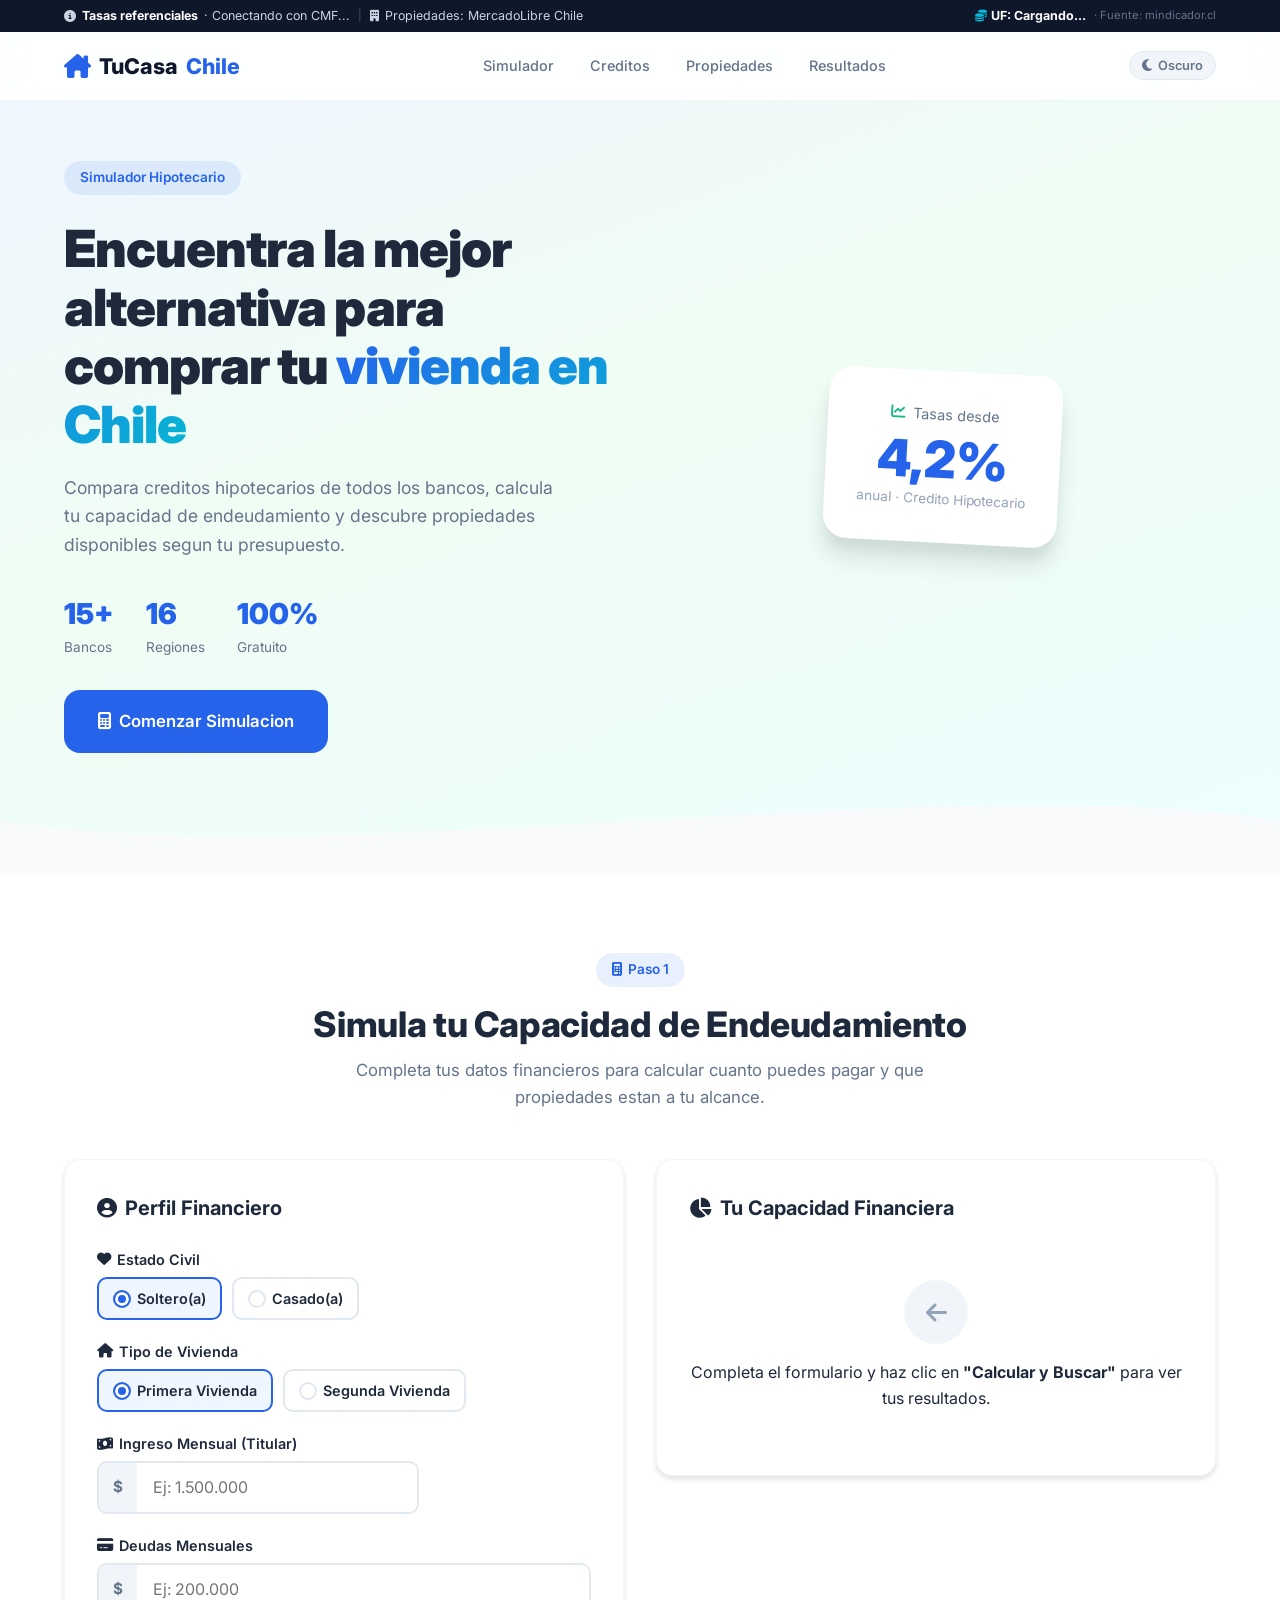
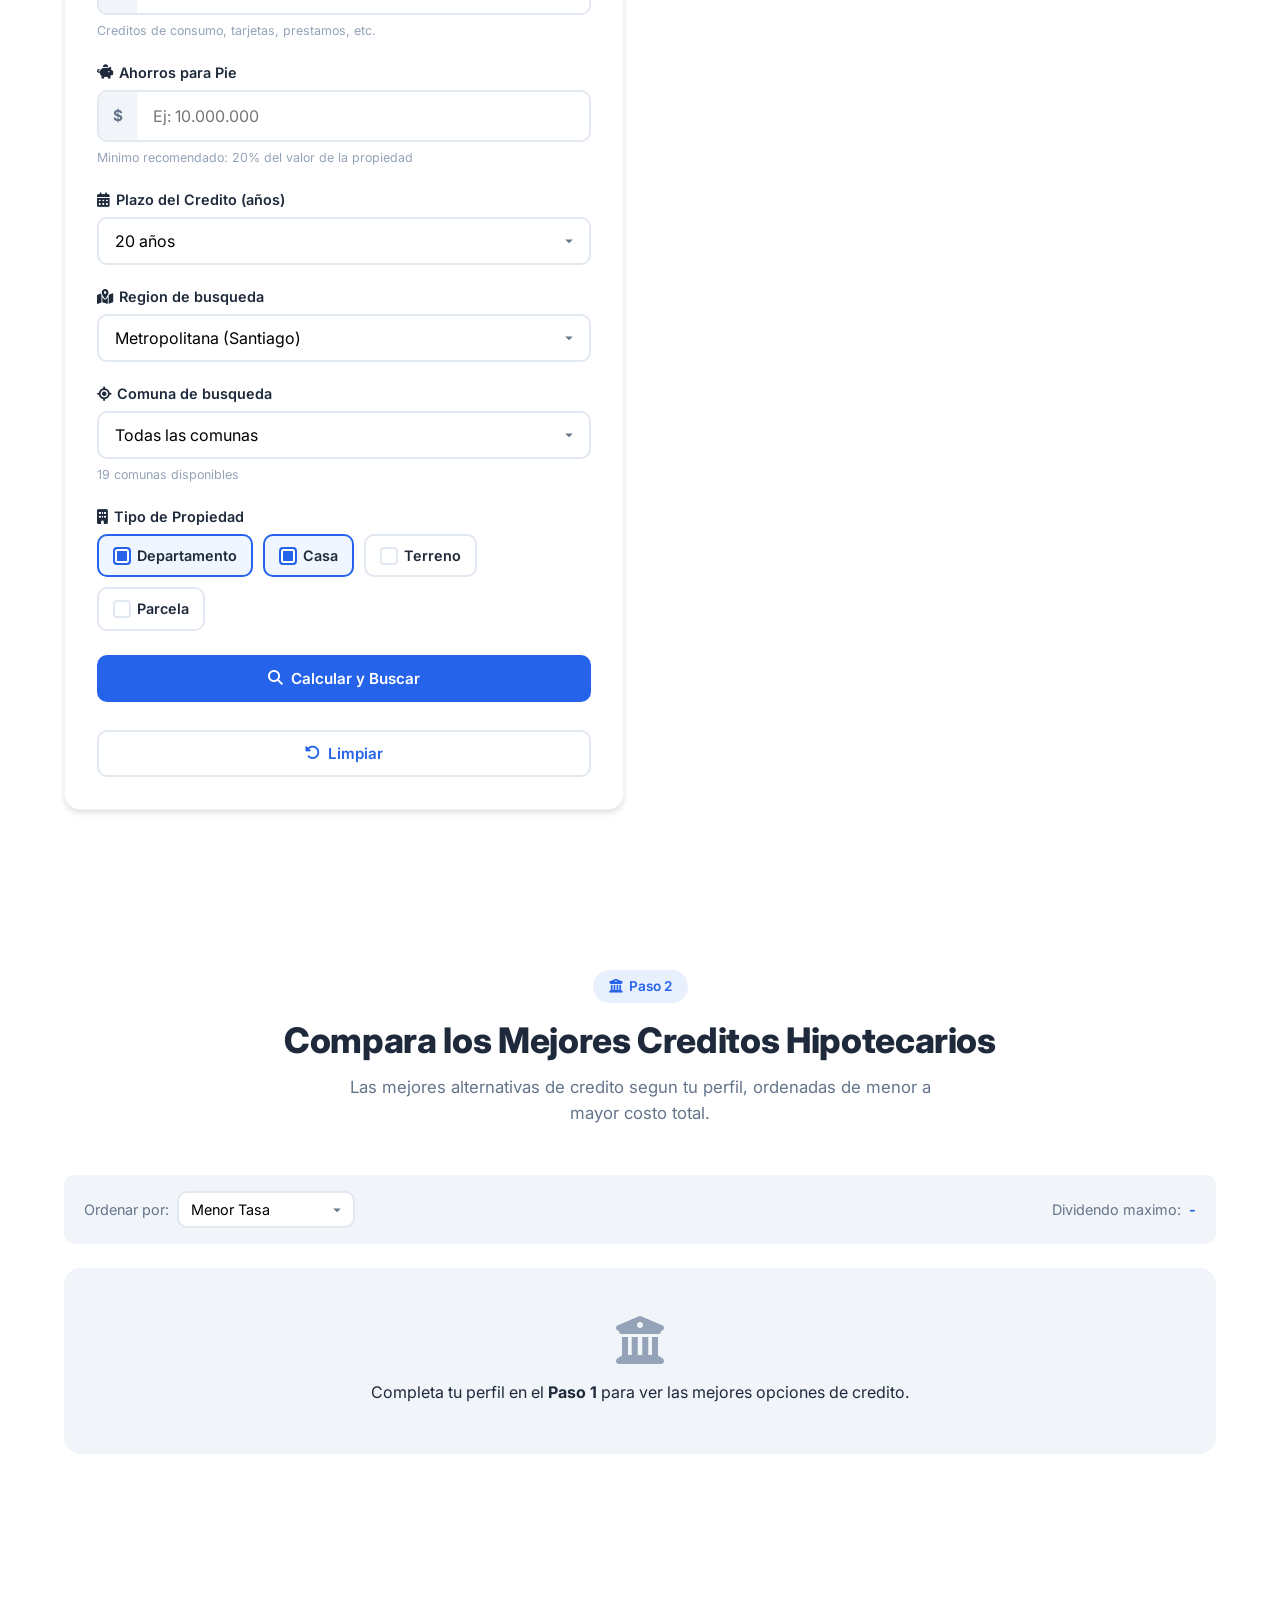
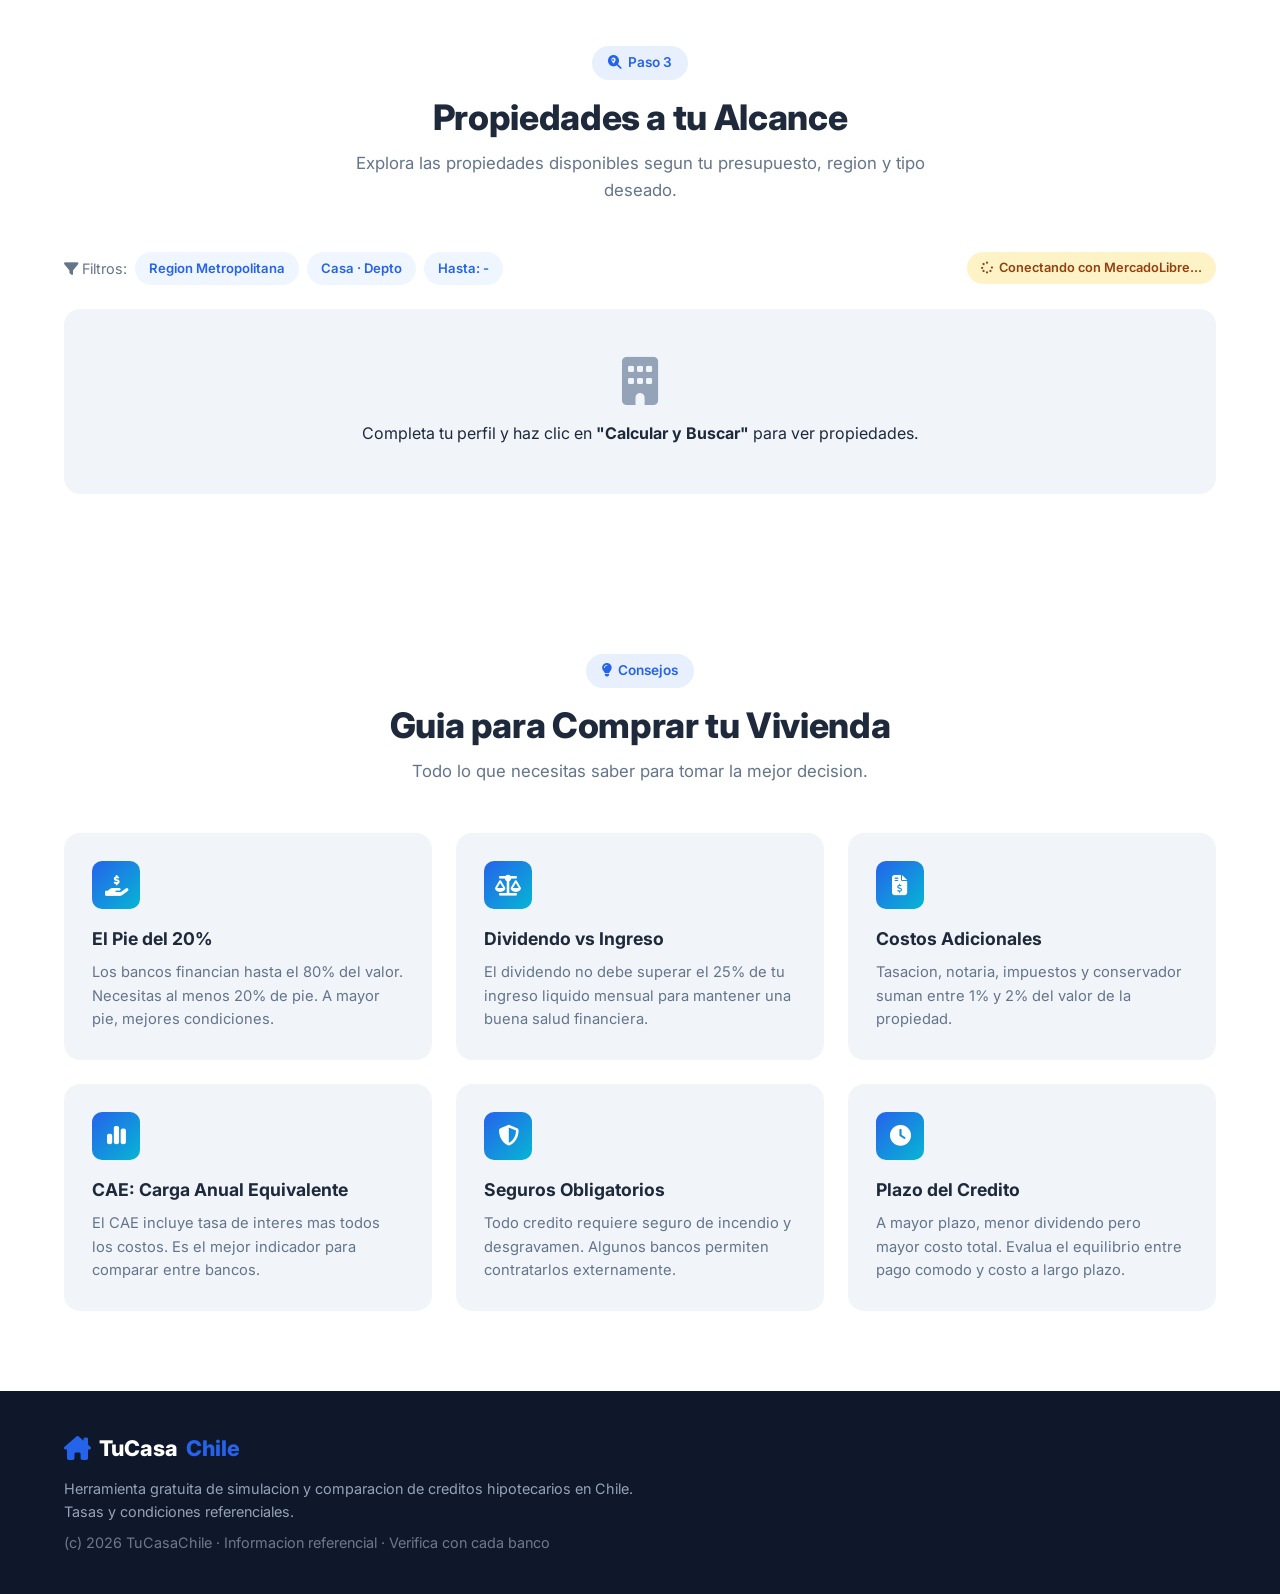
==== index.html @ 0f9ecf44 "TuCasaChile: simulador hipotecario con datos reales" ====
<!DOCTYPE html>
<html lang="es">
<head>
    <meta charset="UTF-8">
    <meta name="viewport" content="width=device-width, initial-scale=1.0">
    <title>TuCasa Chile - Encuentra tu Vivienda Ideal</title>
    <link href="https://fonts.googleapis.com/css2?family=Inter:wght@300;400;500;600;700;800;900&display=swap" rel="stylesheet">
    <link rel="stylesheet" href="https://cdnjs.cloudflare.com/ajax/libs/font-awesome/6.4.0/css/all.min.css">
    <link rel="stylesheet" href="css/styles.css">
</head>
<body>
    <div class="info-bar" id="infoBar">
        <div class="container info-bar-row">
            <div class="info-bar-sources">
                <span id="tasaSourceLabel" class="info-bar-item">
                    <i class="fa-solid fa-circle-info"></i>
                    <strong>Tasas referenciales</strong> · Conectando con CMF...
                </span>
                <span class="info-bar-separator">|</span>
                <span id="propSourceLabel" class="info-bar-item">
                    <i class="fa-solid fa-building"></i>
                    Propiedades: MercadoLibre Chile
                </span>
            </div>
            <span class="info-bar-item uf-display">
                <i class="fa-solid fa-coins"></i>
                <span id="ufValorDisplay">UF: Cargando...</span>
                <span id="ufFechaDisplay" class="uf-fecha"></span>
                <span class="uf-source">· Fuente: mindicador.cl</span>
            </span>
        </div>
    </div>
    <header class="header">
        <div class="container header-container">
            <div class="logo">
                <i class="fa-solid fa-house-chimney"></i>
                <span>TuCasa</span><span class="logo-accent">Chile</span>
            </div>
            <nav class="nav">
                <a href="#simulador" class="nav-link active">Simulador</a>
                <a href="#creditos" class="nav-link">Creditos</a>
                <a href="#propiedades" class="nav-link">Propiedades</a>
                <a href="#resultados" class="nav-link">Resultados</a>
            </nav>
            <div class="header-actions">
                <button id="themeToggle" class="theme-toggle" aria-label="Cambiar tema">
                    <i id="themeIcon" class="fa-solid fa-moon"></i>
                    <span id="themeText">Oscuro</span>
                </button>
                <button class="nav-toggle" aria-label="Menu">
                    <i class="fa-solid fa-bars"></i>
                </button>
            </div>
        </div>
    </header>

    <section class="hero">
        <div class="container hero-content">
            <div class="hero-text">
                <span class="hero-badge">Simulador Hipotecario</span>
                <h1>Encuentra la mejor alternativa para comprar tu <span class="text-gradient">vivienda en Chile</span></h1>
                <p>Compara creditos hipotecarios de todos los bancos, calcula tu capacidad de endeudamiento y descubre propiedades disponibles segun tu presupuesto.</p>
                <div class="hero-stats">
                    <div class="hero-stat">
                        <span class="hero-stat-number">15+</span>
                        <span class="hero-stat-label">Bancos</span>
                    </div>
                    <div class="hero-stat">
                        <span class="hero-stat-number">16</span>
                        <span class="hero-stat-label">Regiones</span>
                    </div>
                    <div class="hero-stat">
                        <span class="hero-stat-number">100%</span>
                        <span class="hero-stat-label">Gratuito</span>
                    </div>
                </div>
                <a href="#simulador" class="btn btn-primary btn-lg">
                    <i class="fa-solid fa-calculator"></i> Comenzar Simulacion
                </a>
            </div>
            <div class="hero-image">
                <div class="hero-card">
                    <div class="hero-card-header">
                        <i class="fa-solid fa-chart-line"></i>
                        <span>Tasas desde</span>
                    </div>
                    <div class="hero-card-rate">4,2%</div>
                    <div class="hero-card-sub">anual · Credito Hipotecario</div>
                </div>
            </div>
        </div>
        <div class="hero-wave">
            <svg viewBox="0 0 1440 120" preserveAspectRatio="none">
                <path d="M0,60 C360,120 1080,0 1440,60 L1440,120 L0,120 Z" fill="#f8fafc"/>
            </svg>
        </div>
    </section>

    <section id="simulador" class="simulador-section">
        <div class="container">
            <div class="section-header">
                <span class="section-badge"><i class="fa-solid fa-calculator"></i> Paso 1</span>
                <h2>Simula tu Capacidad de Endeudamiento</h2>
                <p>Completa tus datos financieros para calcular cuanto puedes pagar y que propiedades estan a tu alcance.</p>
            </div>
            <div class="simulador-grid">
                <div class="simulador-form-card">
                    <h3><i class="fa-solid fa-user-circle"></i> Perfil Financiero</h3>
                    <form id="financialForm" class="financial-form">
                        <div class="form-group">
                            <label><i class="fa-solid fa-heart"></i> Estado Civil</label>
                            <div class="radio-group">
                                <label class="radio-option">
                                    <input type="radio" name="estadoCivil" value="soltero" checked>
                                    <span class="radio-custom"></span> Soltero(a)
                                </label>
                                <label class="radio-option">
                                    <input type="radio" name="estadoCivil" value="casado">
                                    <span class="radio-custom"></span> Casado(a)
                                </label>
                            </div>
                        </div>
                        <div class="form-group">
                            <label><i class="fa-solid fa-home"></i> Tipo de Vivienda</label>
                            <div class="radio-group">
                                <label class="radio-option">
                                    <input type="radio" name="tipoVivienda" value="primera" checked>
                                    <span class="radio-custom"></span> Primera Vivienda
                                </label>
                                <label class="radio-option">
                                    <input type="radio" name="tipoVivienda" value="segunda">
                                    <span class="radio-custom"></span> Segunda Vivienda
                                </label>
                            </div>
                        </div>
                        <div class="form-row">
                            <div class="form-group">
                                <label><i class="fa-solid fa-money-bill-wave"></i> Ingreso Mensual (Titular)</label>
                                <div class="input-prefix">
                                    <span class="prefix">$</span>
                                    <input type="number" id="ingresoTitular" placeholder="Ej: 1.500.000" min="0" required>
                                </div>
                            </div>
                            <div class="form-group" id="ingresoConyugeGroup" style="display:none;">
                                <label><i class="fa-solid fa-hand-holding-dollar"></i> Ingreso Conyuge</label>
                                <div class="input-prefix">
                                    <span class="prefix">$</span>
                                    <input type="number" id="ingresoConyuge" placeholder="Ej: 800.000" min="0">
                                </div>
                            </div>
                        </div>
                        <div class="form-group">
                            <label><i class="fa-solid fa-credit-card"></i> Deudas Mensuales</label>
                            <div class="input-prefix">
                                <span class="prefix">$</span>
                                <input type="number" id="deudasMensuales" placeholder="Ej: 200.000" min="0" required>
                            </div>
                            <small class="form-hint">Creditos de consumo, tarjetas, prestamos, etc.</small>
                        </div>
                        <div class="form-group">
                            <label><i class="fa-solid fa-piggy-bank"></i> Ahorros para Pie</label>
                            <div class="input-prefix">
                                <span class="prefix">$</span>
                                <input type="number" id="ahorrosPie" placeholder="Ej: 10.000.000" min="0" required>
                            </div>
                            <small class="form-hint">Minimo recomendado: 20% del valor de la propiedad</small>
                        </div>
                        <div class="form-group">
                            <label><i class="fa-solid fa-calendar-days"></i> Plazo del Credito (años)</label>
                            <select id="plazoCredito" class="form-select">
                                <option value="15">15 años</option>
                                <option value="20" selected>20 años</option>
                                <option value="25">25 años</option>
                                <option value="30">30 años</option>
                            </select>
                        </div>
                        <div class="form-group">
                            <label><i class="fa-solid fa-map-location-dot"></i> Region de busqueda</label>
                            <select id="regionBusqueda" class="form-select">
                                <option value="">Todas las regiones</option>
                            </select>
                        </div>
                        <div class="form-group">
                            <label><i class="fa-solid fa-location-crosshairs"></i> Comuna de busqueda</label>
                            <select id="comunaBusqueda" class="form-select">
                                <option value="">Todas las comunas</option>
                            </select>
                            <small class="form-hint" id="comunaHint">Selecciona primero una region</small>
                        </div>
                        <div class="form-group">
                            <label><i class="fa-solid fa-building"></i> Tipo de Propiedad</label>
                            <div class="checkbox-group">
                                <label class="checkbox-option">
                                    <input type="checkbox" name="tipoPropiedad" value="departamento" checked>
                                    <span class="checkbox-custom"></span> Departamento
                                </label>
                                <label class="checkbox-option">
                                    <input type="checkbox" name="tipoPropiedad" value="casa" checked>
                                    <span class="checkbox-custom"></span> Casa
                                </label>
                                <label class="checkbox-option">
                                    <input type="checkbox" name="tipoPropiedad" value="terreno">
                                    <span class="checkbox-custom"></span> Terreno
                                </label>
                                <label class="checkbox-option">
                                    <input type="checkbox" name="tipoPropiedad" value="parcela">
                                    <span class="checkbox-custom"></span> Parcela
                                </label>
                            </div>
                        </div>
                        <button type="submit" class="btn btn-primary btn-full">
                            <i class="fa-solid fa-magnifying-glass"></i> Calcular y Buscar
                        </button>
                        <button type="button" id="resetBtn" class="btn btn-outline btn-full">
                            <i class="fa-solid fa-rotate-left"></i> Limpiar
                        </button>
                    </form>
                </div>
                <div class="simulador-resumen-card" id="resumenCard">
                    <h3><i class="fa-solid fa-chart-pie"></i> Tu Capacidad Financiera</h3>
                    <div class="resumen-placeholder" id="resumenPlaceholder">
                        <div class="placeholder-icon">
                            <i class="fa-solid fa-arrow-left"></i>
                        </div>
                        <p>Completa el formulario y haz clic en <strong>"Calcular y Buscar"</strong> para ver tus resultados.</p>
                    </div>
                    <div class="resumen-content" id="resumenContent" style="display:none;">
                        <div class="resumen-item">
                            <span class="resumen-label">Ingreso Total Mensual</span>
                            <span class="resumen-value" id="resIngresoTotal">$0</span>
                        </div>
                        <div class="resumen-item">
                            <span class="resumen-label">Capacidad de Pago (25% ingreso)</span>
                            <span class="resumen-value highlight" id="resCapacidadPago">$0</span>
                        </div>
                        <div class="resumen-item">
                            <span class="resumen-label">Credito Maximo (segun dividendo)</span>
                            <span class="resumen-value" id="resCreditoMax">$0</span>
                        </div>
                        <div class="resumen-divider"></div>
                        <div class="resumen-item">
                            <span class="resumen-label">Prop. Max. por Pie (10%)</span>
                            <span class="resumen-value" id="resPropMaxPie">$0</span>
                        </div>
                        <div class="resumen-item">
                            <span class="resumen-label">Prop. Max. por Dividendo</span>
                            <span class="resumen-value" id="resPropMaxDiv">$0</span>
                        </div>
                        <div class="resumen-item resumen-total">
                            <span class="resumen-label">Propiedad Maxima (limite menor)</span>
                            <span class="resumen-value highlight-lg" id="resPropiedadMax">$0</span>
                        </div>
                        <div class="resumen-item">
                            <span class="resumen-label">Pie requerido (min. 10%)</span>
                            <span class="resumen-value" id="resPieRequerido">$0</span>
                        </div>
                    </div>
                </div>
            </div>
        </div>
    </section>

    <section id="creditos" class="creditos-section">
        <div class="container">
            <div class="section-header">
                <span class="section-badge"><i class="fa-solid fa-building-columns"></i> Paso 2</span>
                <h2>Compara los Mejores Creditos Hipotecarios</h2>
                <p>Las mejores alternativas de credito segun tu perfil, ordenadas de menor a mayor costo total.</p>
            </div>
            <div class="creditos-filters">
                <div class="filter-group">
                    <label>Ordenar por:</label>
                    <select id="ordenarCreditos" class="form-select form-select-sm">
                        <option value="tasa">Menor Tasa</option>
                        <option value="cae">Menor CAE</option>
                        <option value="dividendo">Menor Dividendo</option>
                        <option value="costo">Menor Costo Total</option>
                    </select>
                </div>
                <div class="filter-group">
                    <label>Dividendo maximo:</label>
                    <span id="filtroDividendoLabel" class="filter-value">-</span>
                </div>
            </div>
            <div class="creditos-grid" id="creditosContainer">
                <div class="creditos-placeholder">
                    <i class="fa-solid fa-building-columns placeholder-big"></i>
                    <p>Completa tu perfil en el <strong>Paso 1</strong> para ver las mejores opciones de credito.</p>
                </div>
            </div>
            <div class="creditos-tabla-container" id="creditosTablaContainer" style="display:none;">
                <h3><i class="fa-solid fa-table"></i> Tabla Comparativa Detallada</h3>
                <div class="table-wrapper">
                    <table class="creditos-tabla" id="creditosTabla">
                        <thead>
                            <tr>
                                <th>Banco</th>
                                <th>Tasa Anual</th>
                                <th>Dividendo</th>
                                <th>CAE</th>
                                <th>Costo Total</th>
                                <th>Seguro Incendio</th>
                                <th>Seg. Desgravamen</th>
                                <th>Pie Min.</th>
                            </tr>
                        </thead>
                        <tbody></tbody>
                    </table>
                </div>
            </div>
        </div>
    </section>

    <section id="propiedades" class="propiedades-section">
        <div class="container">
            <div class="section-header">
                <span class="section-badge"><i class="fa-solid fa-magnifying-glass-location"></i> Paso 3</span>
                <h2>Propiedades a tu Alcance</h2>
                <p>Explora las propiedades disponibles segun tu presupuesto, region y tipo deseado.</p>
            </div>
            <div class="propiedades-filters">
                <div class="filter-group">
                    <label><i class="fa-solid fa-filter"></i> Filtros:</label>
                    <span id="filtroRegionLabel" class="filter-tag">Region Metropolitana</span>
                    <span id="filtroTipoLabel" class="filter-tag">Casa · Depto</span>
                    <span id="filtroPrecioLabel" class="filter-tag">Hasta: -</span>
                </div>
                <span id="mlStatusBadge" class="ml-badge ml-loading">
                    <i class="fa-solid fa-spinner fa-spin"></i> Conectando con MercadoLibre...
                </span>
            </div>
            <div class="propiedades-grid" id="propiedadesContainer">
                <div class="propiedades-placeholder">
                    <i class="fa-solid fa-building placeholder-big"></i>
                    <p>Completa tu perfil y haz clic en <strong>"Calcular y Buscar"</strong> para ver propiedades.</p>
                </div>
            </div>
            <div class="propiedades-resumen" id="propiedadesResumen" style="display:none;">
                <span id="propiedadesEncontradas">0 propiedades encontradas</span>
                <button class="btn btn-outline" id="exportarBtn">
                    <i class="fa-solid fa-download"></i> Exportar Resultados
                </button>
            </div>
        </div>
    </section>

    <section id="resultados" class="resultados-section">
        <div class="container">
            <div class="section-header">
                <span class="section-badge"><i class="fa-solid fa-lightbulb"></i> Consejos</span>
                <h2>Guia para Comprar tu Vivienda</h2>
                <p>Todo lo que necesitas saber para tomar la mejor decision.</p>
            </div>
            <div class="consejos-grid">
                <div class="consejo-card">
                    <div class="consejo-icon"><i class="fa-solid fa-hand-holding-dollar"></i></div>
                    <h4>El Pie del 20%</h4>
                    <p>Los bancos financian hasta el 80% del valor. Necesitas al menos 20% de pie. A mayor pie, mejores condiciones.</p>
                </div>
                <div class="consejo-card">
                    <div class="consejo-icon"><i class="fa-solid fa-scale-balanced"></i></div>
                    <h4>Dividendo vs Ingreso</h4>
                    <p>El dividendo no debe superar el 25% de tu ingreso liquido mensual para mantener una buena salud financiera.</p>
                </div>
                <div class="consejo-card">
                    <div class="consejo-icon"><i class="fa-solid fa-file-invoice-dollar"></i></div>
                    <h4>Costos Adicionales</h4>
                    <p>Tasacion, notaria, impuestos y conservador suman entre 1% y 2% del valor de la propiedad.</p>
                </div>
                <div class="consejo-card">
                    <div class="consejo-icon"><i class="fa-solid fa-chart-simple"></i></div>
                    <h4>CAE: Carga Anual Equivalente</h4>
                    <p>El CAE incluye tasa de interes mas todos los costos. Es el mejor indicador para comparar entre bancos.</p>
                </div>
                <div class="consejo-card">
                    <div class="consejo-icon"><i class="fa-solid fa-shield-halved"></i></div>
                    <h4>Seguros Obligatorios</h4>
                    <p>Todo credito requiere seguro de incendio y desgravamen. Algunos bancos permiten contratarlos externamente.</p>
                </div>
                <div class="consejo-card">
                    <div class="consejo-icon"><i class="fa-solid fa-clock"></i></div>
                    <h4>Plazo del Credito</h4>
                    <p>A mayor plazo, menor dividendo pero mayor costo total. Evalua el equilibrio entre pago comodo y costo a largo plazo.</p>
                </div>
            </div>
        </div>
    </section>

    <footer class="footer">
        <div class="container footer-container">
            <div class="footer-info">
                <div class="logo footer-logo">
                    <i class="fa-solid fa-house-chimney"></i>
                    <span>TuCasa</span><span class="logo-accent">Chile</span>
                </div>
                <p>Herramienta gratuita de simulacion y comparacion de creditos hipotecarios en Chile. Tasas y condiciones referenciales.</p>
                <p class="footer-disclaimer">(c) 2026 TuCasaChile · Informacion referencial · Verifica con cada banco</p>
            </div>
        </div>
    </footer>

    <div class="modal" id="exportModal">
        <div class="modal-content">
            <div class="modal-header">
                <h3><i class="fa-solid fa-download"></i> Exportar Resultados</h3>
                <button class="modal-close" id="closeModal">&times;</button>
            </div>
            <div class="modal-body" id="exportContent"></div>
            <div class="modal-footer">
                <button class="btn btn-primary" id="copyBtn"><i class="fa-solid fa-copy"></i> Copiar</button>
                <button class="btn btn-outline" id="printBtn"><i class="fa-solid fa-print"></i> Imprimir</button>
            </div>
        </div>
    </div>

    <div class="toast" id="toast">
        <i class="fa-solid fa-circle-check"></i>
        <span id="toastMsg"></span>
    </div>

    <script src="js/data.js"></script>
    <script src="js/app.js"></script>
</body>
</html>
---- css/styles.css ----
/* ===== CSS Reset & Variables ===== */
*, *::before, *::after { box-sizing: border-box; margin: 0; padding: 0; }

:root {
  --primary: #2563eb;
  --primary-dark: #1d4ed8;
  --primary-light: #3b82f6;
  --secondary: #0f172a;
  --accent: #06b6d4;
  --success: #10b981;
  --warning: #f59e0b;
  --danger: #ef4444;
  --bg: #f8fafc;
  --bg-card: #ffffff;
  --bg-dark: #0f172a;
  --text: #1e293b;
  --text-secondary: #64748b;
  --text-light: #94a3b8;
  --border: #e2e8f0;
  --border-light: #f1f5f9;
  --shadow-sm: 0 1px 2px rgba(0,0,0,0.05);
  --shadow: 0 1px 3px rgba(0,0,0,0.1), 0 1px 2px rgba(0,0,0,0.06);
  --shadow-md: 0 4px 6px rgba(0,0,0,0.07), 0 2px 4px rgba(0,0,0,0.06);
  --shadow-lg: 0 10px 15px rgba(0,0,0,0.1), 0 4px 6px rgba(0,0,0,0.05);
  --shadow-xl: 0 20px 25px rgba(0,0,0,0.1), 0 10px 10px rgba(0,0,0,0.04);
  --radius-sm: 6px;
  --radius: 10px;
  --radius-lg: 16px;
  --radius-xl: 24px;
  --transition: 0.2s ease;
  --transition-slow: 0.35s ease;
}

html { scroll-behavior: smooth; font-size: 16px; }

body {
  font-family: 'Inter', -apple-system, BlinkMacSystemFont, 'Segoe UI', sans-serif;
  background: var(--bg);
  color: var(--text);
  line-height: 1.6;
  -webkit-font-smoothing: antialiased;
  -moz-osx-font-smoothing: grayscale;
}

.container { max-width: 1200px; margin: 0 auto; padding: 0 24px; }

/* ===== Typography ===== */
h1 { font-size: clamp(2rem, 5vw, 3.2rem); font-weight: 900; line-height: 1.15; letter-spacing: -0.02em; }
h2 { font-size: clamp(1.6rem, 3.5vw, 2.2rem); font-weight: 800; line-height: 1.2; letter-spacing: -0.01em; }
h3 { font-size: 1.25rem; font-weight: 700; }
h4 { font-size: 1.1rem; font-weight: 700; }

.text-gradient {
  background: linear-gradient(135deg, var(--primary) 0%, var(--accent) 100%);
  -webkit-background-clip: text;
  -webkit-text-fill-color: transparent;
  background-clip: text;
}

/* ===== Buttons ===== */
.btn {
  display: inline-flex; align-items: center; justify-content: center; gap: 8px;
  padding: 12px 24px; border-radius: var(--radius); font-weight: 600;
  font-size: 0.95rem; border: 2px solid transparent; cursor: pointer;
  transition: all var(--transition); text-decoration: none;
  font-family: inherit; white-space: nowrap;
}
.btn-primary { background: var(--primary); color: #fff; }
.btn-primary:hover { background: var(--primary-dark); transform: translateY(-1px); box-shadow: var(--shadow-md); }
.btn-outline { background: transparent; color: var(--primary); border-color: var(--border); }
.btn-outline:hover { border-color: var(--primary); background: #eff6ff; }
.btn-lg { padding: 16px 32px; font-size: 1.05rem; border-radius: var(--radius-lg); }
.btn-full { width: 100%; justify-content: center; margin-top: 4px; }
.btn-full + .btn-full { margin-top: 8px; }

/* ===== Info Bar (UF + Disclaimer) ===== */
.info-bar {
  background: var(--secondary); color: #cbd5e1; padding: 6px 0;
  font-size: 0.78rem; position: sticky; top: 0; z-index: 101;
}
.info-bar-content {
  display: flex; align-items: center; justify-content: space-between;
  flex-wrap: wrap; gap: 8px;
}
.info-bar-row {
  display: flex; align-items: center; justify-content: space-between;
  flex-wrap: wrap; gap: 6px 16px;
}
.info-bar-sources {
  display: flex; align-items: center; gap: 8px; flex-wrap: wrap;
}
.info-bar-separator { color: #475569; font-size: 0.7rem; }
.info-bar-item { display: flex; align-items: center; gap: 6px; }
.info-bar-item strong { color: #fff; }
.info-bar-item i { font-size: 0.75rem; }
.fuente-real i { color: var(--success); }
.fuente-ref i { color: var(--warning); }
.uf-display { gap: 4px; }
.uf-display i { color: var(--accent); }
.uf-fecha { color: #94a3b8; font-size: 0.72rem; }
.uf-source { color: #64748b; font-size: 0.7rem; }
#ufValorDisplay { color: #fff; font-weight: 700; }

/* ===== Header ===== */
.header {
  position: sticky; top: 30px; z-index: 100; background: rgba(255,255,255,0.85);
  backdrop-filter: blur(20px); -webkit-backdrop-filter: blur(20px);
  border-bottom: 1px solid var(--border-light); padding: 0;
}
.header-container {
  display: flex; align-items: center; justify-content: space-between;
  height: 68px;
}
.logo { display: flex; align-items: center; gap: 8px; font-size: 1.35rem; font-weight: 800; color: var(--secondary); }
.logo i { font-size: 1.5rem; color: var(--primary); }
.logo-accent { color: var(--primary); }
.nav { display: flex; gap: 4px; }
.nav-link {
  padding: 8px 16px; border-radius: var(--radius-sm); font-weight: 500;
  font-size: 0.9rem; color: var(--text-secondary); text-decoration: none;
  transition: all var(--transition);
}
.nav-link:hover, .nav-link.active { color: var(--primary); background: #eff6ff; }
.nav-toggle { display: none; background: none; border: none; font-size: 1.5rem; color: var(--text); cursor: pointer; padding: 8px; }

/* ===== Hero ===== */
.hero {
  position: relative; padding: 60px 0 120px;
  background: linear-gradient(160deg, #eff6ff 0%, #f0fdf4 40%, #ecfeff 100%);
  overflow: hidden;
}
.hero-content { display: grid; grid-template-columns: 1fr 1fr; gap: 60px; align-items: center; }
.hero-text { max-width: 600px; }
.hero-badge {
  display: inline-flex; align-items: center; gap: 6px;
  background: rgba(37,99,235,0.1); color: var(--primary); padding: 6px 16px;
  border-radius: 100px; font-size: 0.85rem; font-weight: 600; margin-bottom: 24px;
}
.hero-text h1 { margin-bottom: 20px; }
.hero-text p { font-size: 1.1rem; color: var(--text-secondary); margin-bottom: 32px; max-width: 500px; }
.hero-stats { display: flex; gap: 32px; margin-bottom: 32px; }
.hero-stat { display: flex; flex-direction: column; }
.hero-stat-number { font-size: 1.8rem; font-weight: 900; color: var(--primary); }
.hero-stat-label { font-size: 0.85rem; color: var(--text-secondary); }
.hero-image { display: flex; justify-content: center; }
.hero-card {
  background: #fff; border-radius: var(--radius-xl); padding: 32px;
  box-shadow: var(--shadow-xl); text-align: center; max-width: 280px;
  transform: rotate(3deg); transition: transform var(--transition);
}
.hero-card:hover { transform: rotate(0deg) scale(1.02); }
.hero-card-header { display: flex; align-items: center; justify-content: center; gap: 8px; color: var(--text-secondary); font-size: 0.9rem; margin-bottom: 8px; }
.hero-card-header i { color: var(--success); }
.hero-card-rate { font-size: 3.2rem; font-weight: 900; color: var(--primary); line-height: 1; }
.hero-card-sub { font-size: 0.85rem; color: var(--text-light); margin-top: 4px; }
.hero-wave { position: absolute; bottom: 0; left: 0; width: 100%; line-height: 0; }
.hero-wave svg { width: 100%; height: auto; }

/* ===== Sections ===== */
section { padding: 80px 0; }
section:nth-child(even) { background: #fff; }
.section-header { text-align: center; margin-bottom: 48px; }
.section-badge {
  display: inline-flex; align-items: center; gap: 6px;
  background: rgba(37,99,235,0.1); color: var(--primary);
  padding: 6px 16px; border-radius: 100px; font-size: 0.85rem;
  font-weight: 600; margin-bottom: 16px;
}
.section-header h2 { margin-bottom: 12px; }
.section-header p { color: var(--text-secondary); font-size: 1.05rem; max-width: 600px; margin: 0 auto; }

/* ===== Simulador ===== */
.simulador-section { background: var(--bg); }
.simulador-grid { display: grid; grid-template-columns: 1fr 1fr; gap: 32px; align-items: start; }
.simulador-form-card, .simulador-resumen-card {
  background: #fff; border-radius: var(--radius-lg); padding: 32px;
  box-shadow: var(--shadow-md); border: 1px solid var(--border-light);
}
.simulador-form-card h3, .simulador-resumen-card h3 { margin-bottom: 24px; display: flex; align-items: center; gap: 8px; }

/* Form */
.financial-form { display: flex; flex-direction: column; gap: 20px; }
.form-section { background: var(--border-light); border-radius: var(--radius); padding: 16px; }
.form-section h4 { margin-bottom: 12px; font-size: 0.95rem; color: var(--primary); display: flex; align-items: center; gap: 6px; }
.form-divider { height: 1px; background: var(--border); margin: 4px 0; }
.form-group { display: flex; flex-direction: column; gap: 6px; }
.form-group label { font-weight: 600; font-size: 0.9rem; color: var(--text); display: flex; align-items: center; gap: 6px; }
.form-row { display: grid; grid-template-columns: 1fr 1fr; gap: 16px; }
.form-hint { font-size: 0.78rem; color: var(--text-light); }
.form-input {
  padding: 12px 16px; border: 2px solid var(--border); border-radius: var(--radius);
  font-size: 1rem; font-family: inherit; background: #fff; transition: border var(--transition);
  outline: none; width: 100%;
}
.form-input:focus { border-color: var(--primary); box-shadow: 0 0 0 3px rgba(37,99,235,0.1); }
.rut-profile { display: flex; align-items: center; gap: 8px; font-size: 0.85rem; font-weight: 600; }
.rut-profile.good { color: var(--success); }
.rut-profile.warn { color: var(--warning); }
.rut-profile.bad { color: var(--danger); }
.rut-profile i { font-size: 1.1rem; }
.site-link {
  display: inline-flex; align-items: center; gap: 4px; color: var(--primary);
  text-decoration: none; font-size: 0.85rem; font-weight: 600; margin-top: 8px;
}
.site-link:hover { text-decoration: underline; }
.input-prefix { display: flex; align-items: center; border: 2px solid var(--border); border-radius: var(--radius); overflow: hidden; transition: border var(--transition); }
.input-prefix:focus-within { border-color: var(--primary); box-shadow: 0 0 0 3px rgba(37,99,235,0.1); }
.prefix { background: var(--border-light); padding: 12px 14px; font-weight: 700; color: var(--text-secondary); font-size: 0.95rem; }
.input-prefix input {
  flex: 1; border: none; padding: 12px 16px; font-size: 1rem; font-family: inherit;
  background: #fff; outline: none; min-width: 0;
}
.form-select {
  padding: 12px 16px; border: 2px solid var(--border); border-radius: var(--radius);
  font-size: 1rem; font-family: inherit; background: #fff; cursor: pointer;
  transition: border var(--transition); appearance: none;
  background-image: url("data:image/svg+xml,%3Csvg xmlns='http://www.w3.org/2000/svg' width='12' height='12' fill='%2364748b' viewBox='0 0 16 16'%3E%3Cpath d='M8 11L3 6h10z'/%3E%3C/svg%3E");
  background-repeat: no-repeat; background-position: right 14px center; padding-right: 40px;
}
.form-select:focus { border-color: var(--primary); box-shadow: 0 0 0 3px rgba(37,99,235,0.1); outline: none; }
.form-select-sm { padding: 8px 36px 8px 12px; font-size: 0.9rem; background-position: right 10px center; }

/* Radio & Checkbox */
.radio-group, .checkbox-group { display: flex; flex-wrap: wrap; gap: 10px; }
.radio-option, .checkbox-option {
  display: flex; align-items: center; gap: 8px; cursor: pointer;
  padding: 8px 14px; border: 2px solid var(--border); border-radius: var(--radius);
  font-size: 0.9rem; transition: all var(--transition);
}
.radio-option:hover, .checkbox-option:hover { border-color: var(--primary-light); }
.radio-option:has(input:checked), .checkbox-option:has(input:checked) {
  border-color: var(--primary); background: #eff6ff;
}
.radio-option input, .checkbox-option input { display: none; }
.radio-custom, .checkbox-custom {
  width: 18px; height: 18px; border: 2px solid var(--border);
  display: inline-flex; align-items: center; justify-content: center; transition: all var(--transition);
  flex-shrink: 0;
}
.radio-custom { border-radius: 50%; }
.checkbox-custom { border-radius: 4px; }
.radio-option:has(input:checked) .radio-custom {
  border-color: var(--primary); background: var(--primary);
  box-shadow: inset 0 0 0 3px #fff;
}
.checkbox-option:has(input:checked) .checkbox-custom {
  border-color: var(--primary); background: var(--primary);
  box-shadow: inset 0 0 0 2px #fff;
}

/* Resumen */
.resumen-placeholder { text-align: center; padding: 32px 0; }
.placeholder-icon {
  width: 64px; height: 64px; border-radius: 50%; background: var(--border-light);
  display: flex; align-items: center; justify-content: center; margin: 0 auto 16px;
  font-size: 1.5rem; color: var(--text-light);
}
.resumen-item {
  display: flex; justify-content: space-between; align-items: center;
  padding: 12px 0; border-bottom: 1px solid var(--border-light);
}
.resumen-label { font-size: 0.9rem; color: var(--text-secondary); }
.resumen-value { font-weight: 700; font-size: 1.1rem; }
.resumen-value.highlight { color: var(--primary); }
.resumen-value.highlight-lg { font-size: 1.4rem; color: var(--primary); }
.resumen-divider { height: 1px; background: var(--border); margin: 8px 0; }
.resumen-total { border-bottom: none; padding-top: 16px; }

/* ===== Creditos ===== */
.creditos-section { background: #fff; }
.creditos-filters {
  display: flex; align-items: center; justify-content: space-between; flex-wrap: wrap;
  gap: 16px; margin-bottom: 24px; padding: 16px 20px;
  background: var(--border-light); border-radius: var(--radius);
}
.filter-group { display: flex; align-items: center; gap: 8px; font-size: 0.9rem; color: var(--text-secondary); }
.filter-value { font-weight: 700; color: var(--primary); }
.creditos-grid { display: grid; grid-template-columns: repeat(auto-fill, minmax(300px, 1fr)); gap: 20px; margin-bottom: 32px; }
.creditos-placeholder, .propiedades-placeholder {
  grid-column: 1 / -1; text-align: center; padding: 48px 24px;
  background: var(--border-light); border-radius: var(--radius-lg);
}
.placeholder-big { font-size: 3rem; color: var(--text-light); margin-bottom: 16px; display: block; }

/* Credito Card */
.credito-card {
  background: #fff; border-radius: var(--radius-lg); padding: 24px;
  box-shadow: var(--shadow); border: 1px solid var(--border-light);
  transition: all var(--transition); position: relative; overflow: hidden;
}
.credito-card:hover { box-shadow: var(--shadow-lg); transform: translateY(-2px); }
.credito-card.best {
  border: 2px solid var(--success);
  background: linear-gradient(135deg, #f0fdf4 0%, #fff 50%);
}
.credito-card.best::before {
  content: '★ Mejor Opcion'; position: absolute; top: 12px; right: 12px;
  background: var(--success); color: #fff; font-size: 0.7rem; font-weight: 700;
  padding: 4px 10px; border-radius: 100px;
}
.credito-card-header { display: flex; align-items: center; gap: 12px; margin-bottom: 16px; }
.credito-bank-icon {
  width: 44px; height: 44px; border-radius: var(--radius);
  display: flex; align-items: center; justify-content: center;
  font-size: 1.2rem; font-weight: 800;
}
.credito-bank-name { font-weight: 700; font-size: 1.05rem; }
.credito-tasa { font-size: 2rem; font-weight: 900; color: var(--primary); line-height: 1; }
.credito-tasa-label { font-size: 0.8rem; color: var(--text-light); }
.credito-details { display: grid; grid-template-columns: 1fr 1fr; gap: 12px; margin: 16px 0; }
.credito-detail-item { display: flex; flex-direction: column; }
.credito-detail-label { font-size: 0.75rem; color: var(--text-light); text-transform: uppercase; letter-spacing: 0.03em; }
.credito-detail-value { font-weight: 600; font-size: 0.95rem; }
.credito-detail-value.caution { color: var(--danger); }

/* Tabla Creditos */
.creditos-tabla-container { margin-top: 24px; }
.creditos-tabla-container h3 { margin-bottom: 16px; }
.table-wrapper { overflow-x: auto; border-radius: var(--radius); box-shadow: var(--shadow); }
.creditos-tabla { width: 100%; border-collapse: collapse; font-size: 0.9rem; }
.creditos-tabla th {
  background: var(--secondary); color: #fff; padding: 14px 16px; text-align: left;
  font-weight: 600; font-size: 0.8rem; text-transform: uppercase; letter-spacing: 0.04em; white-space: nowrap;
}
.creditos-tabla td { padding: 12px 16px; border-bottom: 1px solid var(--border-light); white-space: nowrap; }
.creditos-tabla tbody tr:hover { background: #f8fafc; }
.creditos-tabla .col-tasa { font-weight: 700; color: var(--primary); }

/* ===== Propiedades ===== */
.propiedades-section { background: var(--bg); }
.propiedades-filters { display: flex; align-items: center; justify-content: space-between; gap: 12px; flex-wrap: wrap; margin-bottom: 24px; }
.filter-tag {
  display: inline-flex; align-items: center; gap: 6px;
  background: #eff6ff; color: var(--primary); padding: 6px 14px;
  border-radius: 100px; font-size: 0.82rem; font-weight: 600;
}
.ml-badge {
  display: inline-flex; align-items: center; gap: 6px;
  padding: 6px 14px; border-radius: 100px; font-size: 0.8rem; font-weight: 600;
}
.ml-loading { background: #fef3c7; color: #92400e; }
.ml-success { background: #f0fdf4; color: #166534; }
.ml-warn { background: #fef2f2; color: #dc2626; }
.ml-badge i { font-size: 0.75rem; }
.ml-aviso {
  background: #dbeafe; color: #1e40af; padding: 12px 16px;
  border-radius: var(--radius); margin-bottom: 16px;
  font-size: 0.85rem; font-weight: 500; display: flex; align-items: center; gap: 8px;
  grid-column: 1 / -1;
}
.portales-section {
  background: #f0f9ff; border: 1px solid #bae6fd; border-radius: var(--radius-lg);
  padding: 20px; margin-top: 24px; grid-column: 1 / -1;
}
.portales-section h4 { margin-bottom: 12px; color: #0369a1; display: flex; align-items: center; gap: 8px; font-size: 1rem; }
.portales-grid { display: grid; grid-template-columns: repeat(auto-fit, minmax(180px, 1fr)); gap: 12px; }
.portal-btn {
  display: flex; align-items: center; justify-content: center; gap: 8px;
  padding: 14px 20px; background: #fff; border: 2px solid #e0f2fe;
  border-radius: var(--radius); color: #0369a1; font-weight: 700;
  font-size: 0.9rem; text-decoration: none; transition: all var(--transition);
}
.portal-btn:hover { background: #e0f2fe; border-color: #0284c7; transform: translateY(-1px); }
.portal-btn i { font-size: 1.1rem; }
[data-theme="dark"] .portales-section { background: #0c4a6e; border-color: #0e7490; }
[data-theme="dark"] .portales-section h4 { color: #7dd3fc; }
[data-theme="dark"] .portal-btn { background: #0f172a; border-color: #1e3a5f; color: #7dd3fc; }
[data-theme="dark"] .portal-btn:hover { background: #1e3a5f; border-color: #38bdf8; }
.propiedades-grid { display: grid; grid-template-columns: repeat(auto-fill, minmax(340px, 1fr)); gap: 24px; }

/* Propiedad Card */
.propiedad-card {
  background: #fff; border-radius: var(--radius-lg); overflow: hidden;
  box-shadow: var(--shadow); border: 1px solid var(--border-light);
  transition: all var(--transition);
}
.propiedad-card:hover { box-shadow: var(--shadow-lg); transform: translateY(-3px); }
.propiedad-image {
  height: 200px; position: relative; overflow: hidden;
  display: flex; align-items: center; justify-content: center;
}
.propiedad-image.depto { background: linear-gradient(135deg, #dbeafe 0%, #bfdbfe 100%); }
.propiedad-image.casa { background: linear-gradient(135deg, #d1fae5 0%, #a7f3d0 100%); }
.propiedad-image.terreno { background: linear-gradient(135deg, #fef3c7 0%, #fde68a 100%); }
.propiedad-image.parcela { background: linear-gradient(135deg, #ede9fe 0%, #c4b5fd 100%); }
.propiedad-image i { font-size: 4rem; opacity: 0.4; }
.propiedad-tipo-badge {
  position: absolute; top: 12px; left: 12px;
  background: rgba(255,255,255,0.95); padding: 4px 12px;
  border-radius: 100px; font-size: 0.75rem; font-weight: 700;
  text-transform: uppercase; letter-spacing: 0.04em; color: var(--secondary);
}
.propiedad-precio-badge {
  position: absolute; top: 12px; right: 12px;
  background: var(--primary); color: #fff; padding: 6px 14px;
  border-radius: 100px; font-weight: 700; font-size: 0.95rem;
}
.propiedad-body { padding: 20px; }
.propiedad-title { font-weight: 700; font-size: 1.1rem; margin-bottom: 6px; }
.propiedad-ubicacion { display: flex; align-items: center; gap: 6px; color: var(--text-secondary); font-size: 0.85rem; margin-bottom: 12px; }
.propiedad-specs { display: flex; gap: 16px; flex-wrap: wrap; }
.propiedad-spec { display: flex; align-items: center; gap: 4px; font-size: 0.85rem; color: var(--text-secondary); }
.propiedad-spec i { color: var(--primary); font-size: 0.75rem; }
.propiedad-asequible {
  margin-top: 12px; padding: 8px 12px; background: #f0fdf4;
  border-radius: var(--radius-sm); display: flex; align-items: center; gap: 8px;
  font-size: 0.82rem; color: var(--success); font-weight: 600;
}
.asequible-icon { font-size: 1.1rem; }
.dividendo-estimado { color: var(--primary); font-weight: 700; }
.pie-requerido { color: var(--text-secondary); font-size: 0.8rem; }

.propiedades-resumen {
  display: flex; align-items: center; justify-content: space-between; flex-wrap: wrap;
  gap: 16px; margin-top: 32px; padding-top: 24px; border-top: 1px solid var(--border);
}
.propiedades-resumen span { color: var(--text-secondary); font-weight: 500; }

/* ===== Consejos ===== */
.resultados-section { background: #fff; }
.consejos-grid { display: grid; grid-template-columns: repeat(auto-fill, minmax(320px, 1fr)); gap: 24px; }
.consejo-card {
  background: var(--border-light); border-radius: var(--radius-lg);
  padding: 28px; transition: all var(--transition);
}
.consejo-card:hover { background: #eff6ff; transform: translateY(-2px); }
.consejo-icon {
  width: 48px; height: 48px; border-radius: var(--radius);
  display: flex; align-items: center; justify-content: center;
  margin-bottom: 16px; font-size: 1.3rem;
  background: linear-gradient(135deg, var(--primary) 0%, var(--accent) 100%);
  color: #fff;
}
.consejo-card h4 { margin-bottom: 8px; }
.consejo-card p { color: var(--text-secondary); font-size: 0.92rem; }

/* ===== Footer ===== */
.footer { background: var(--bg-dark); color: #e2e8f0; padding: 40px 0; }
.footer-logo { color: #fff; margin-bottom: 12px; }
.footer-info p { font-size: 0.9rem; color: #94a3b8; max-width: 600px; }
.footer-disclaimer { margin-top: 8px; font-size: 0.8rem; opacity: 0.7; }

/* ===== Modal ===== */
.modal { display: none; position: fixed; top: 0; left: 0; right: 0; bottom: 0; background: rgba(0,0,0,0.5); z-index: 1000; align-items: center; justify-content: center; padding: 24px; }
.modal.active { display: flex; }
.modal-content { background: #fff; border-radius: var(--radius-lg); max-width: 700px; width: 100%; max-height: 80vh; overflow-y: auto; box-shadow: var(--shadow-xl); }
.modal-header { display: flex; justify-content: space-between; align-items: center; padding: 20px 24px; border-bottom: 1px solid var(--border-light); }
.modal-close { background: none; border: none; font-size: 1.8rem; cursor: pointer; color: var(--text-secondary); padding: 0 4px; line-height: 1; }
.modal-body { padding: 24px; white-space: pre-wrap; font-size: 0.9rem; }
.modal-footer { display: flex; gap: 12px; padding: 16px 24px; border-top: 1px solid var(--border-light); justify-content: flex-end; }

/* ===== Toast ===== */
.toast {
  position: fixed; bottom: 24px; right: 24px; z-index: 1100;
  background: var(--secondary); color: #fff; padding: 16px 24px;
  border-radius: var(--radius); box-shadow: var(--shadow-lg);
  display: flex; align-items: center; gap: 10px; font-weight: 600;
  transform: translateY(120px); opacity: 0; transition: all var(--transition-slow);
}
.toast.show { transform: translateY(0); opacity: 1; }
.toast i { color: var(--success); }

/* ===== No Results ===== */
.no-results { text-align: center; padding: 40px 24px; grid-column: 1 / -1; }
.no-results-icon { font-size: 3rem; color: var(--text-light); margin-bottom: 12px; }
.no-results h4 { color: var(--text-secondary); margin-bottom: 4px; }
.no-results p { color: var(--text-light); }

/* ===== Tema Oscuro / Claro ===== */
[data-theme="dark"] {
  --primary: #60a5fa;
  --primary-dark: #3b82f6;
  --primary-light: #93c5fd;
  --secondary: #f1f5f9;
  --accent: #22d3ee;
  --bg: #0f172a;
  --bg-card: #1e293b;
  --bg-dark: #020617;
  --text: #e2e8f0;
  --text-secondary: #94a3b8;
  --text-light: #64748b;
  --border: #334155;
  --border-light: #1e293b;
  --shadow-sm: 0 1px 2px rgba(0,0,0,0.3);
  --shadow: 0 1px 3px rgba(0,0,0,0.4), 0 1px 2px rgba(0,0,0,0.3);
  --shadow-md: 0 4px 6px rgba(0,0,0,0.4), 0 2px 4px rgba(0,0,0,0.3);
  --shadow-lg: 0 10px 15px rgba(0,0,0,0.5), 0 4px 6px rgba(0,0,0,0.3);
  --shadow-xl: 0 20px 25px rgba(0,0,0,0.5), 0 10px 10px rgba(0,0,0,0.3);
}

[data-theme="dark"] body { background: var(--bg); }
[data-theme="dark"] section:nth-child(even) { background: #1a2332; }
[data-theme="dark"] .header { background: rgba(15, 23, 42, 0.9); border-bottom-color: var(--border); }
[data-theme="dark"] .hero { background: linear-gradient(160deg, #1e293b 0%, #1a2332 40%, #0f172a 100%); }
[data-theme="dark"] .hero-wave svg path { fill: var(--bg); }
[data-theme="dark"] .hero-card { background: var(--bg-card); }
[data-theme="dark"] .simulador-form-card, [data-theme="dark"] .simulador-resumen-card { background: var(--bg-card); border-color: var(--border); }
[data-theme="dark"] .credito-card { background: var(--bg-card); border-color: var(--border); }
[data-theme="dark"] .credito-card.best { background: linear-gradient(135deg, #064e3b 0%, var(--bg-card) 50%); }
[data-theme="dark"] .propiedad-card { background: var(--bg-card); border-color: var(--border); }
[data-theme="dark"] .consejo-card { background: var(--border-light); }
[data-theme="dark"] .consejo-card:hover { background: #1e3a5f; }
[data-theme="dark"] .creditos-filters { background: var(--border-light); }
[data-theme="dark"] .creditos-tabla th { background: #020617; }
[data-theme="dark"] .creditos-tabla tbody tr:hover { background: #1e293b; }
[data-theme="dark"] .input-prefix { border-color: var(--border); }
[data-theme="dark"] .input-prefix input { background: var(--bg-card); color: var(--text); }
[data-theme="dark"] .prefix { background: var(--border); color: var(--text-secondary); }
[data-theme="dark"] .form-select { background-color: var(--bg-card); color: var(--text); border-color: var(--border); }
[data-theme="dark"] .form-select option { background: var(--bg-card); color: var(--text); }
[data-theme="dark"] .radio-option:has(input:checked), [data-theme="dark"] .checkbox-option:has(input:checked) { background: #1e3a5f; }
[data-theme="dark"] .nav-link:hover, [data-theme="dark"] .nav-link.active { background: #1e3a5f; }
[data-theme="dark"] .modal-content { background: var(--bg-card); }
[data-theme="dark"] .modal-header, [data-theme="dark"] .modal-footer { border-color: var(--border); }
[data-theme="dark"] .table-wrapper { box-shadow: var(--shadow); }
[data-theme="dark"] .btn-outline { color: var(--text); border-color: var(--border); }
[data-theme="dark"] .btn-outline:hover { background: #1e3a5f; color: var(--primary); }

/* Theme Toggle */
.header-actions { display: flex; align-items: center; gap: 8px; }
.theme-toggle {
  display: inline-flex; align-items: center; gap: 6px;
  padding: 6px 12px; border-radius: 100px; border: 1px solid var(--border);
  background: var(--border-light); cursor: pointer; font-size: 0.8rem;
  font-weight: 600; color: var(--text-secondary); transition: all var(--transition);
  font-family: inherit;
}
.theme-toggle:hover { border-color: var(--primary); color: var(--primary); }
.theme-toggle i { font-size: 0.85rem; }

/* ===== Responsive ===== */
@media (max-width: 1024px) {
  .hero-content { grid-template-columns: 1fr; text-align: center; }
  .hero-text { max-width: 100%; }
  .hero-text p { margin: 0 auto 32px; }
  .hero-stats { justify-content: center; }
  .hero-image { display: none; }
  .simulador-grid { grid-template-columns: 1fr; }
  .simulador-resumen-card { position: static; }
}

@media (max-width: 768px) {
  .nav { display: none; }
  .nav-toggle { display: block; }
  .nav.open { display: flex; flex-direction: column; position: absolute; top: 68px; left: 0; right: 0; background: #fff; border-bottom: 1px solid var(--border); padding: 12px 24px; gap: 2px; box-shadow: var(--shadow-lg); }
  .form-row { grid-template-columns: 1fr; }
  .creditos-grid { grid-template-columns: 1fr; }
  .propiedades-grid { grid-template-columns: 1fr; }
  .consejos-grid { grid-template-columns: 1fr; }
  .creditos-filters { flex-direction: column; align-items: flex-start; }
  section { padding: 60px 0; }
  .hero { padding: 40px 0 80px; }
  .radio-group, .checkbox-group { flex-direction: column; }
}

@media (max-width: 480px) {
  .container { padding: 0 16px; }
  .simulador-form-card, .simulador-resumen-card { padding: 20px; }
  .hero-stats { gap: 20px; }
  .hero-stat-number { font-size: 1.3rem; }
}
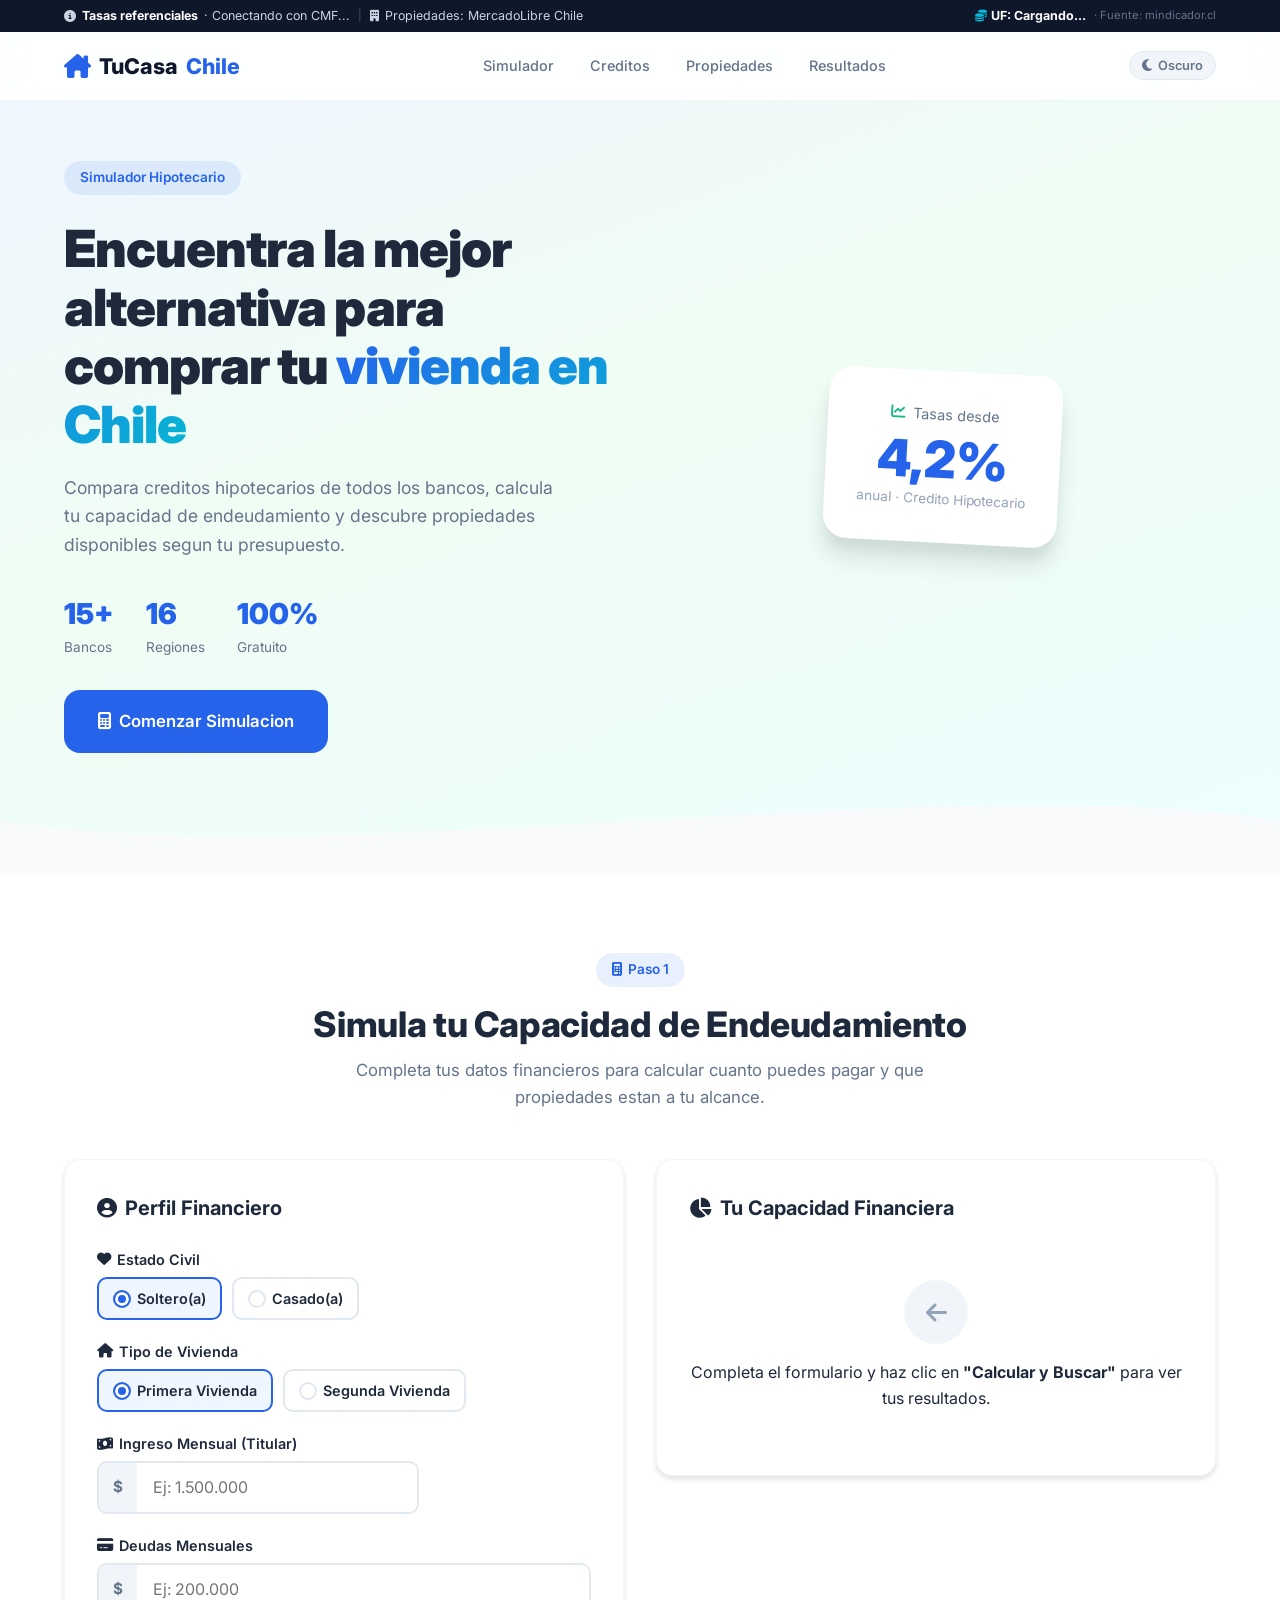
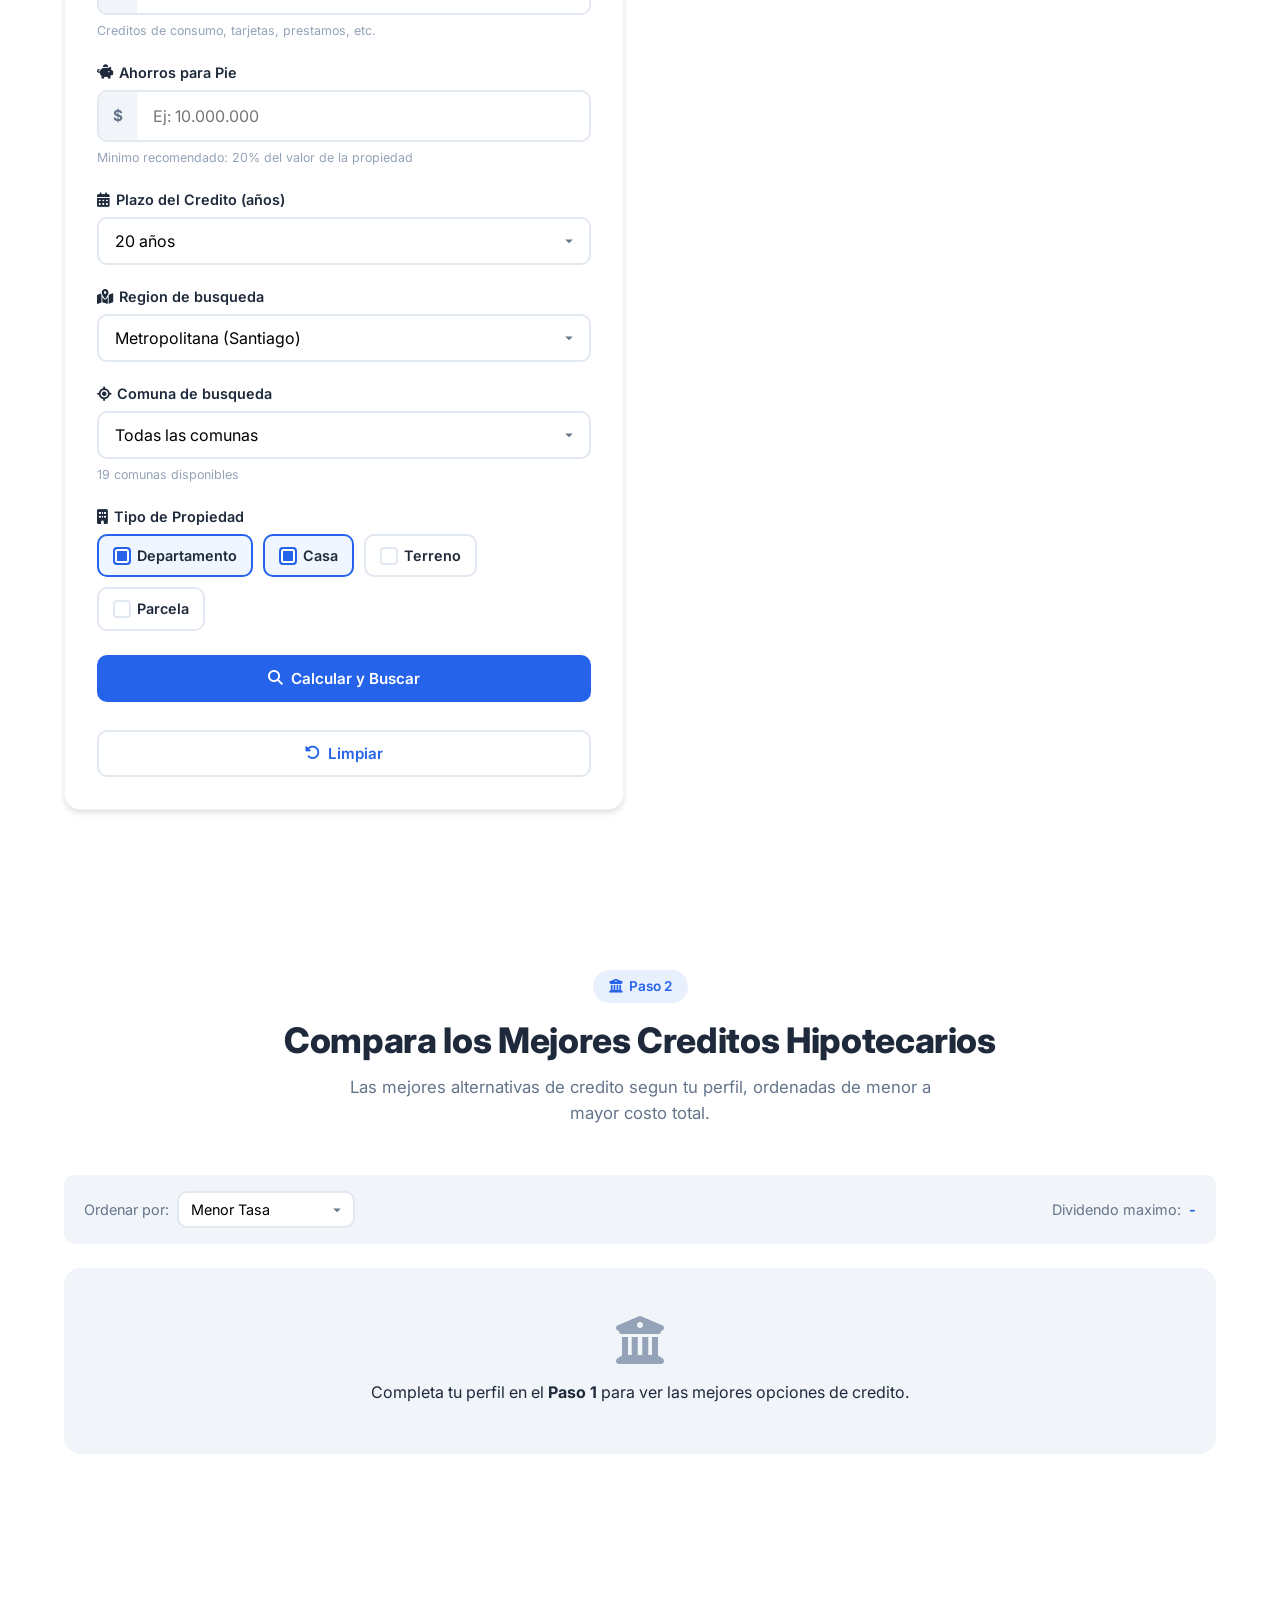
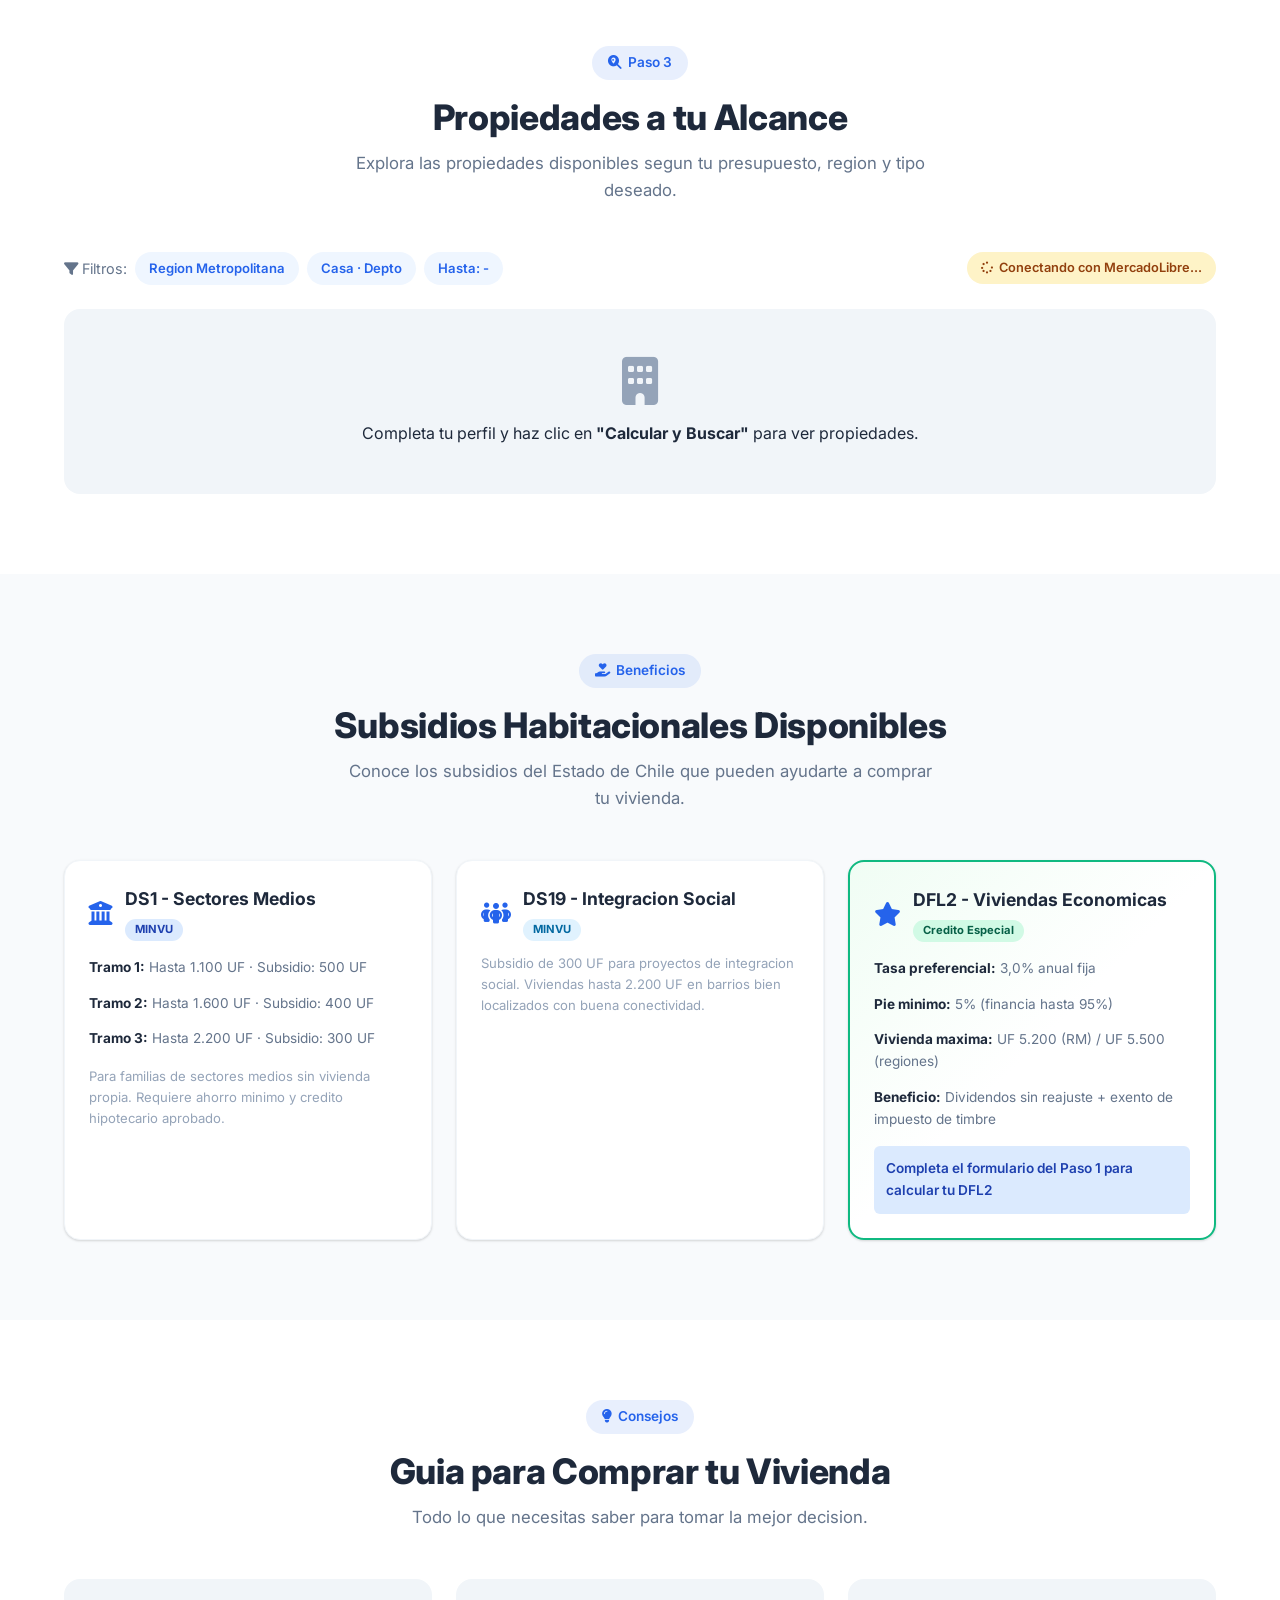
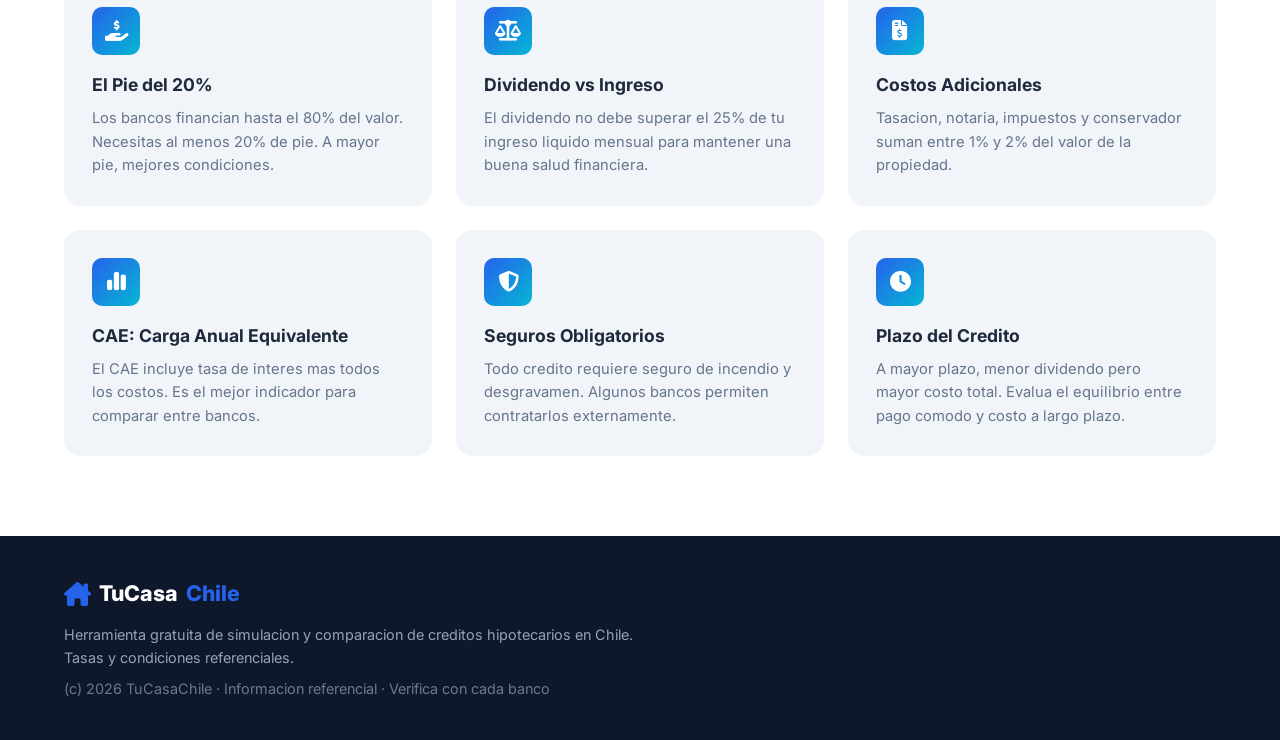
==== commit ddf300f0: "Agregados subsidios DS1, DS19 y DFL2 con calculo dinamico" ====
--- a/index.html
+++ b/index.html
@@ -344,6 +344,66 @@
         </div>
     </section>
 
+    <section id="subsidios" class="subsidios-section">
+        <div class="container">
+            <div class="section-header">
+                <span class="section-badge"><i class="fa-solid fa-hand-holding-heart"></i> Beneficios</span>
+                <h2>Subsidios Habitacionales Disponibles</h2>
+                <p>Conoce los subsidios del Estado de Chile que pueden ayudarte a comprar tu vivienda.</p>
+            </div>
+            <div class="subsidios-grid" id="subsidiosContainer">
+                <!-- DS1 -->
+                <div class="subsidio-card">
+                    <div class="subsidio-header">
+                        <i class="fa-solid fa-building-columns"></i>
+                        <div>
+                            <h4>DS1 - Sectores Medios</h4>
+                            <span class="subsidio-badge">MINVU</span>
+                        </div>
+                    </div>
+                    <div class="subsidio-tramos">
+                        <div class="tramo-item"><strong>Tramo 1:</strong> Hasta 1.100 UF · Subsidio: 500 UF</div>
+                        <div class="tramo-item"><strong>Tramo 2:</strong> Hasta 1.600 UF · Subsidio: 400 UF</div>
+                        <div class="tramo-item"><strong>Tramo 3:</strong> Hasta 2.200 UF · Subsidio: 300 UF</div>
+                    </div>
+                    <p class="subsidio-desc">Para familias de sectores medios sin vivienda propia. Requiere ahorro minimo y credito hipotecario aprobado.</p>
+                </div>
+
+                <!-- DS19 -->
+                <div class="subsidio-card">
+                    <div class="subsidio-header">
+                        <i class="fa-solid fa-people-group"></i>
+                        <div>
+                            <h4>DS19 - Integracion Social</h4>
+                            <span class="subsidio-badge subsidio-badge-blue">MINVU</span>
+                        </div>
+                    </div>
+                    <p class="subsidio-desc" style="margin-top:12px">Subsidio de 300 UF para proyectos de integracion social. Viviendas hasta 2.200 UF en barrios bien localizados con buena conectividad.</p>
+                </div>
+
+                <!-- DFL2 -->
+                <div class="subsidio-card subsidio-card-highlight">
+                    <div class="subsidio-header">
+                        <i class="fa-solid fa-star"></i>
+                        <div>
+                            <h4>DFL2 - Viviendas Economicas</h4>
+                            <span class="subsidio-badge subsidio-badge-green">Credito Especial</span>
+                        </div>
+                    </div>
+                    <div class="subsidio-tramos">
+                        <div class="tramo-item"><strong>Tasa preferencial:</strong> 3,0% anual fija</div>
+                        <div class="tramo-item"><strong>Pie minimo:</strong> 5% (financia hasta 95%)</div>
+                        <div class="tramo-item"><strong>Vivienda maxima:</strong> UF 5.200 (RM) / UF 5.500 (regiones)</div>
+                        <div class="tramo-item"><strong>Beneficio:</strong> Dividendos sin reajuste + exento de impuesto de timbre</div>
+                    </div>
+                    <div class="subsidio-calculo" id="dfl2Resultado">
+                        <span id="dfl2SimResult">Completa el formulario del Paso 1 para calcular tu DFL2</span>
+                    </div>
+                </div>
+            </div>
+        </div>
+    </section>
+
     <section id="resultados" class="resultados-section">
         <div class="container">
             <div class="section-header">
--- a/css/styles.css
+++ b/css/styles.css
@@ -416,6 +416,40 @@
 }
 .propiedades-resumen span { color: var(--text-secondary); font-weight: 500; }
 
+/* ===== Subsidios ===== */
+.subsidios-section { background: var(--bg); }
+.subsidios-grid { display: grid; grid-template-columns: repeat(auto-fill, minmax(340px, 1fr)); gap: 24px; }
+.subsidio-card {
+  background: #fff; border-radius: var(--radius-lg); padding: 24px;
+  box-shadow: var(--shadow); border: 1px solid var(--border-light);
+  transition: all var(--transition);
+}
+.subsidio-card:hover { box-shadow: var(--shadow-md); transform: translateY(-1px); }
+.subsidio-card-highlight { border: 2px solid #10b981; background: linear-gradient(135deg, #f0fdf4 0%, #fff 50%); }
+.subsidio-header { display: flex; align-items: center; gap: 12px; margin-bottom: 12px; }
+.subsidio-header i { font-size: 1.5rem; color: var(--primary); }
+.subsidio-header h4 { margin-bottom: 2px; }
+.subsidio-badge {
+  display: inline-block; padding: 2px 10px; border-radius: 100px;
+  font-size: 0.7rem; font-weight: 700; background: #dbeafe; color: #1e40af;
+}
+.subsidio-badge-blue { background: #e0f2fe; color: #0369a1; }
+.subsidio-badge-green { background: #d1fae5; color: #065f46; }
+.subsidio-tramos { margin: 12px 0; display: flex; flex-direction: column; gap: 6px; }
+.tramo-item { font-size: 0.85rem; color: var(--text-secondary); padding: 4px 0; }
+.tramo-item strong { color: var(--text); }
+.subsidio-desc { font-size: 0.82rem; color: var(--text-light); margin-top: 8px; }
+.subsidio-calculo {
+  margin-top: 12px; padding: 12px; background: #dbeafe;
+  border-radius: var(--radius-sm); font-size: 0.85rem; font-weight: 600; color: #1e40af;
+}
+.subsidio-calculo i { margin-right: 6px; }
+[data-theme="dark"] .subsidio-card { background: var(--bg-card); border-color: var(--border); }
+[data-theme="dark"] .subsidio-card-highlight { background: linear-gradient(135deg, #064e3b 0%, var(--bg-card) 50%); }
+[data-theme="dark"] .subsidio-calculo { background: #1e3a5f; color: #7dd3fc; }
+[data-theme="dark"] .subsidio-badge { background: #1e3a5f; color: #93c5fd; }
+[data-theme="dark"] .subsidio-badge-green { background: #064e3b; color: #6ee7b7; }
+
 /* ===== Consejos ===== */
 .resultados-section { background: #fff; }
 .consejos-grid { display: grid; grid-template-columns: repeat(auto-fill, minmax(320px, 1fr)); gap: 24px; }
@@ -529,6 +563,10 @@
 .theme-toggle i { font-size: 0.85rem; }
 
 /* ===== Responsive ===== */
+@media (max-width: 1200px) {
+  .propiedades-grid { grid-template-columns: 1fr 1fr; }
+}
+
 @media (max-width: 1024px) {
   .hero-content { grid-template-columns: 1fr; text-align: center; }
   .hero-text { max-width: 100%; }
@@ -537,25 +575,88 @@
   .hero-image { display: none; }
   .simulador-grid { grid-template-columns: 1fr; }
   .simulador-resumen-card { position: static; }
+  .propiedades-grid { grid-template-columns: 1fr; }
+  .consejos-grid { grid-template-columns: 1fr 1fr; }
 }
 
 @media (max-width: 768px) {
+  .container { padding: 0 20px; }
+  .header-container { height: 60px; }
+  .logo { font-size: 1.15rem; }
+  .logo i { font-size: 1.2rem; }
   .nav { display: none; }
   .nav-toggle { display: block; }
-  .nav.open { display: flex; flex-direction: column; position: absolute; top: 68px; left: 0; right: 0; background: #fff; border-bottom: 1px solid var(--border); padding: 12px 24px; gap: 2px; box-shadow: var(--shadow-lg); }
+  .nav.open { display: flex; flex-direction: column; position: absolute; top: 60px; left: 0; right: 0; background: #fff; border-bottom: 1px solid var(--border); padding: 8px 20px; gap: 2px; box-shadow: var(--shadow-lg); z-index: 99; }
+  .theme-toggle span { display: none; }
   .form-row { grid-template-columns: 1fr; }
   .creditos-grid { grid-template-columns: 1fr; }
   .propiedades-grid { grid-template-columns: 1fr; }
   .consejos-grid { grid-template-columns: 1fr; }
-  .creditos-filters { flex-direction: column; align-items: flex-start; }
-  section { padding: 60px 0; }
-  .hero { padding: 40px 0 80px; }
+  .creditos-filters { flex-direction: column; align-items: flex-start; gap: 12px; }
+  section { padding: 50px 0; }
+  .hero { padding: 30px 0 60px; }
+  .hero-text h1 { font-size: 1.8rem; }
+  .hero-badge { font-size: 0.75rem; }
   .radio-group, .checkbox-group { flex-direction: column; }
+  .info-bar { font-size: 0.7rem; padding: 4px 0; }
+  .info-bar-row { flex-direction: column; gap: 2px; }
+  .portales-grid { grid-template-columns: 1fr 1fr; }
+  .propiedades-filters { flex-direction: column; align-items: flex-start; }
+  .table-wrapper { font-size: 0.75rem; }
+  .creditos-tabla th, .creditos-tabla td { padding: 8px 10px; }
+  .simulador-form-card, .simulador-resumen-card { padding: 24px; }
 }
 
 @media (max-width: 480px) {
-  .container { padding: 0 16px; }
-  .simulador-form-card, .simulador-resumen-card { padding: 20px; }
-  .hero-stats { gap: 20px; }
-  .hero-stat-number { font-size: 1.3rem; }
-}+  .container { padding: 0 14px; }
+  .header-container { height: 56px; }
+  .hero-text h1 { font-size: 1.5rem; }
+  .hero-text p { font-size: 0.9rem; }
+  .hero-stats { gap: 16px; }
+  .hero-stat-number { font-size: 1.2rem; }
+  .hero-stat-label { font-size: 0.72rem; }
+  .hero-card-rate { font-size: 2.2rem; }
+  .hero-card { padding: 20px; max-width: 220px; }
+  .simulador-form-card, .simulador-resumen-card { padding: 18px; }
+  .section-header h2 { font-size: 1.3rem; }
+  .section-header p { font-size: 0.9rem; }
+  .section-badge { font-size: 0.75rem; }
+  .btn { padding: 10px 18px; font-size: 0.85rem; }
+  .btn-lg { padding: 14px 24px; font-size: 0.95rem; }
+  .credito-tasa { font-size: 1.5rem; }
+  .credito-details { grid-template-columns: 1fr; }
+  .propiedad-body { padding: 14px; }
+  .propiedad-image { height: 150px; }
+  .propiedad-image i { font-size: 3rem; }
+  .propiedad-title { font-size: 0.95rem; }
+  .portales-grid { grid-template-columns: 1fr; }
+  .portal-btn { padding: 12px 16px; font-size: 0.85rem; }
+  .resumen-value { font-size: 0.95rem; }
+  .resumen-value.highlight-lg { font-size: 1.1rem; }
+  .header { top: 26px; }
+}
+
+/* Dark mode mobile menu */
+[data-theme="dark"] .nav.open {
+  background: var(--bg-card);
+  border-bottom-color: var(--border);
+}
+[data-theme="dark"] .nav-link { color: var(--text-secondary); }
+[data-theme="dark"] .nav-link:hover { background: #1e3a5f; }
+
+/* Fix sticky header offset for different screen sizes */
+@media (max-width: 768px) {
+  .header { top: 26px; }
+}
+
+@media (max-width: 480px) {
+  .header { top: 24px; }
+}
+
+/* Print styles */
+@media print {
+  .header, .info-bar, .nav-toggle, .theme-toggle, .btn, .modal, .toast, footer { display: none !important; }
+  body { background: #fff !important; color: #000 !important; font-size: 12px; }
+  section { padding: 20px 0 !important; }
+  .container { max-width: 100% !important; padding: 0 !important; }
+}
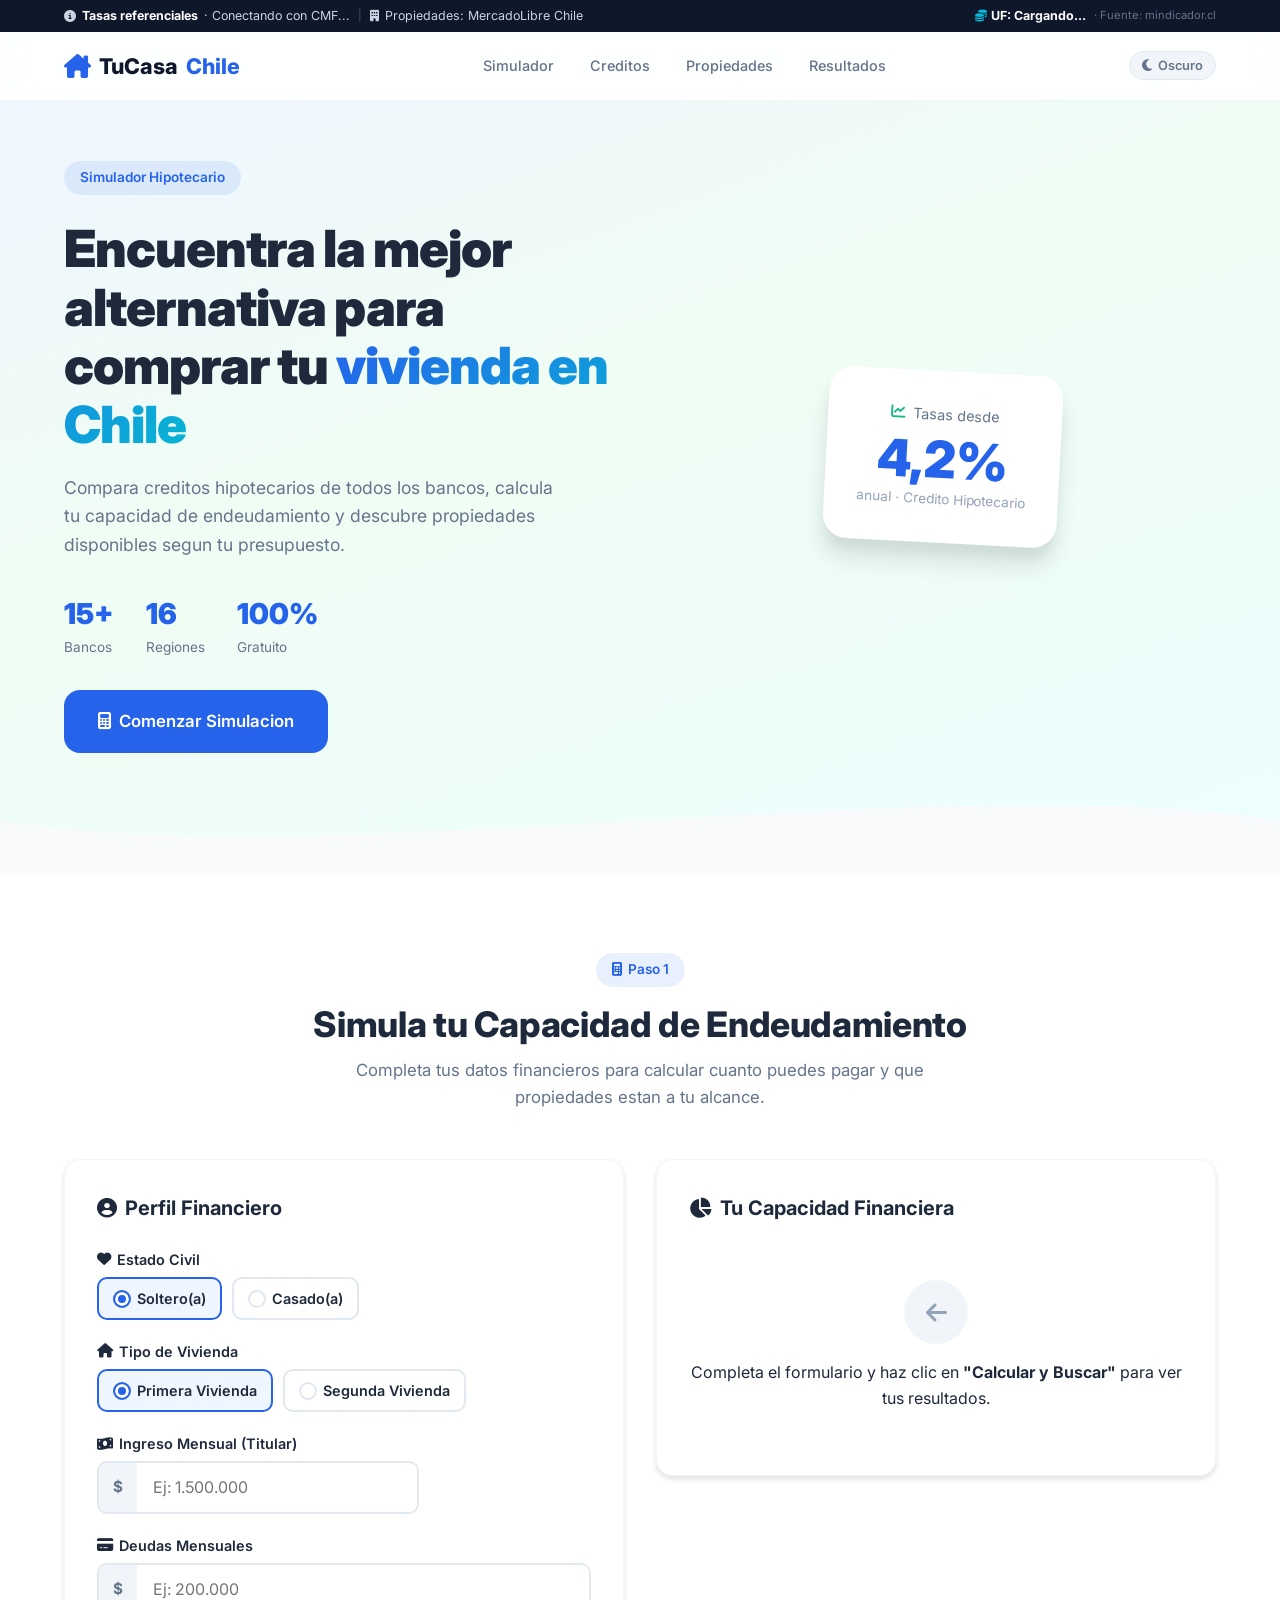
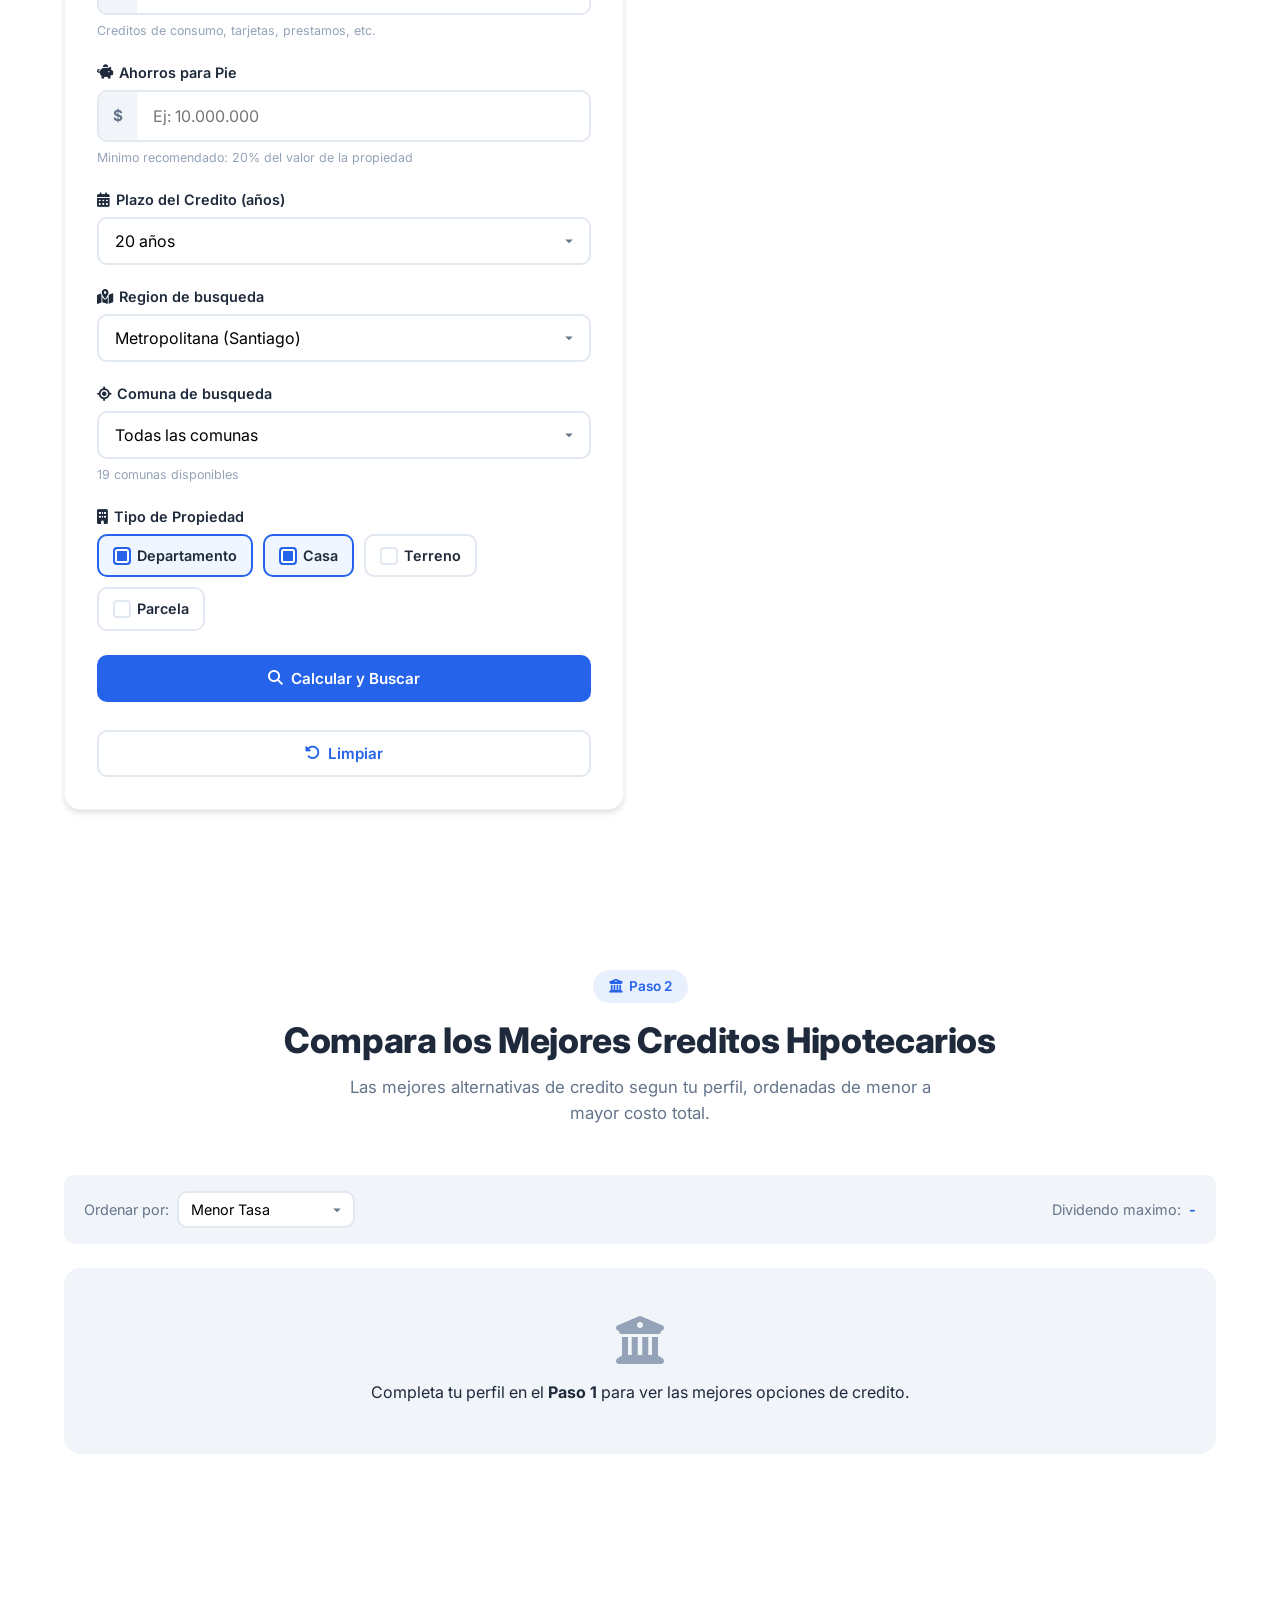
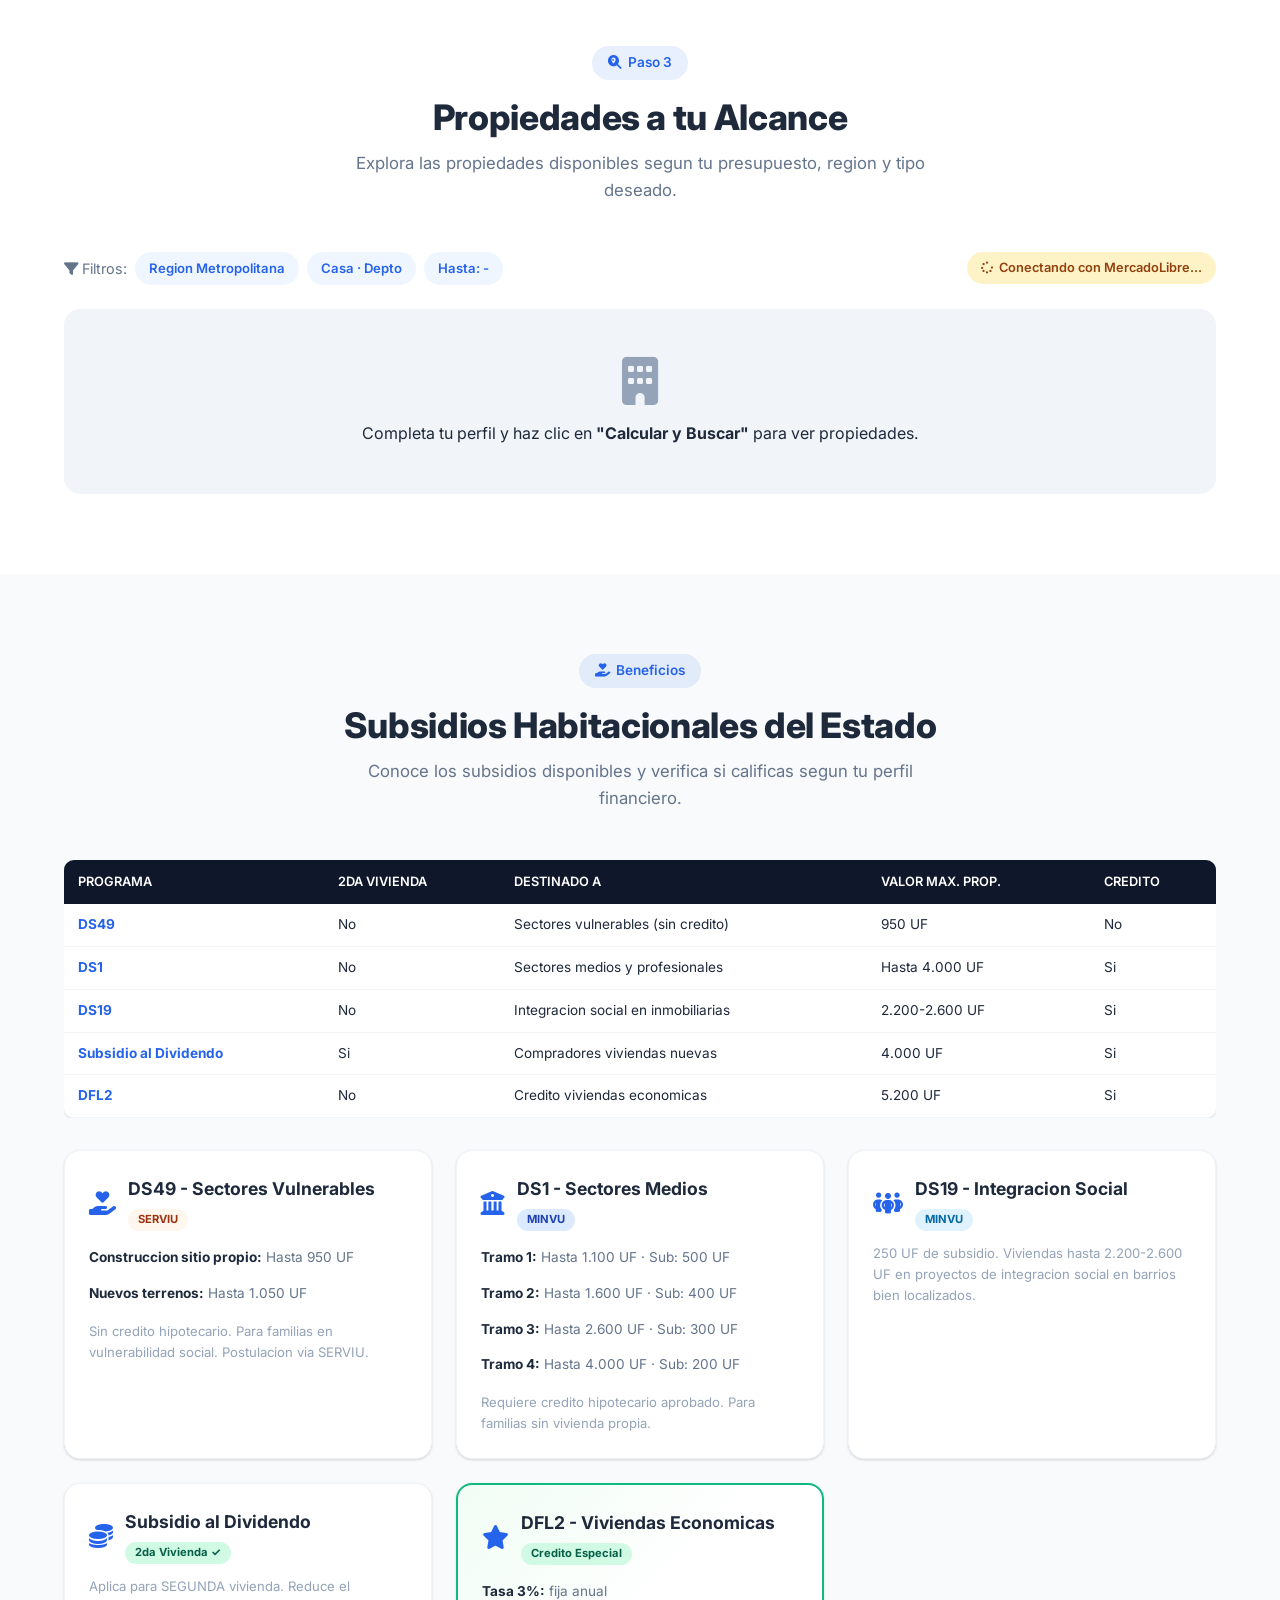
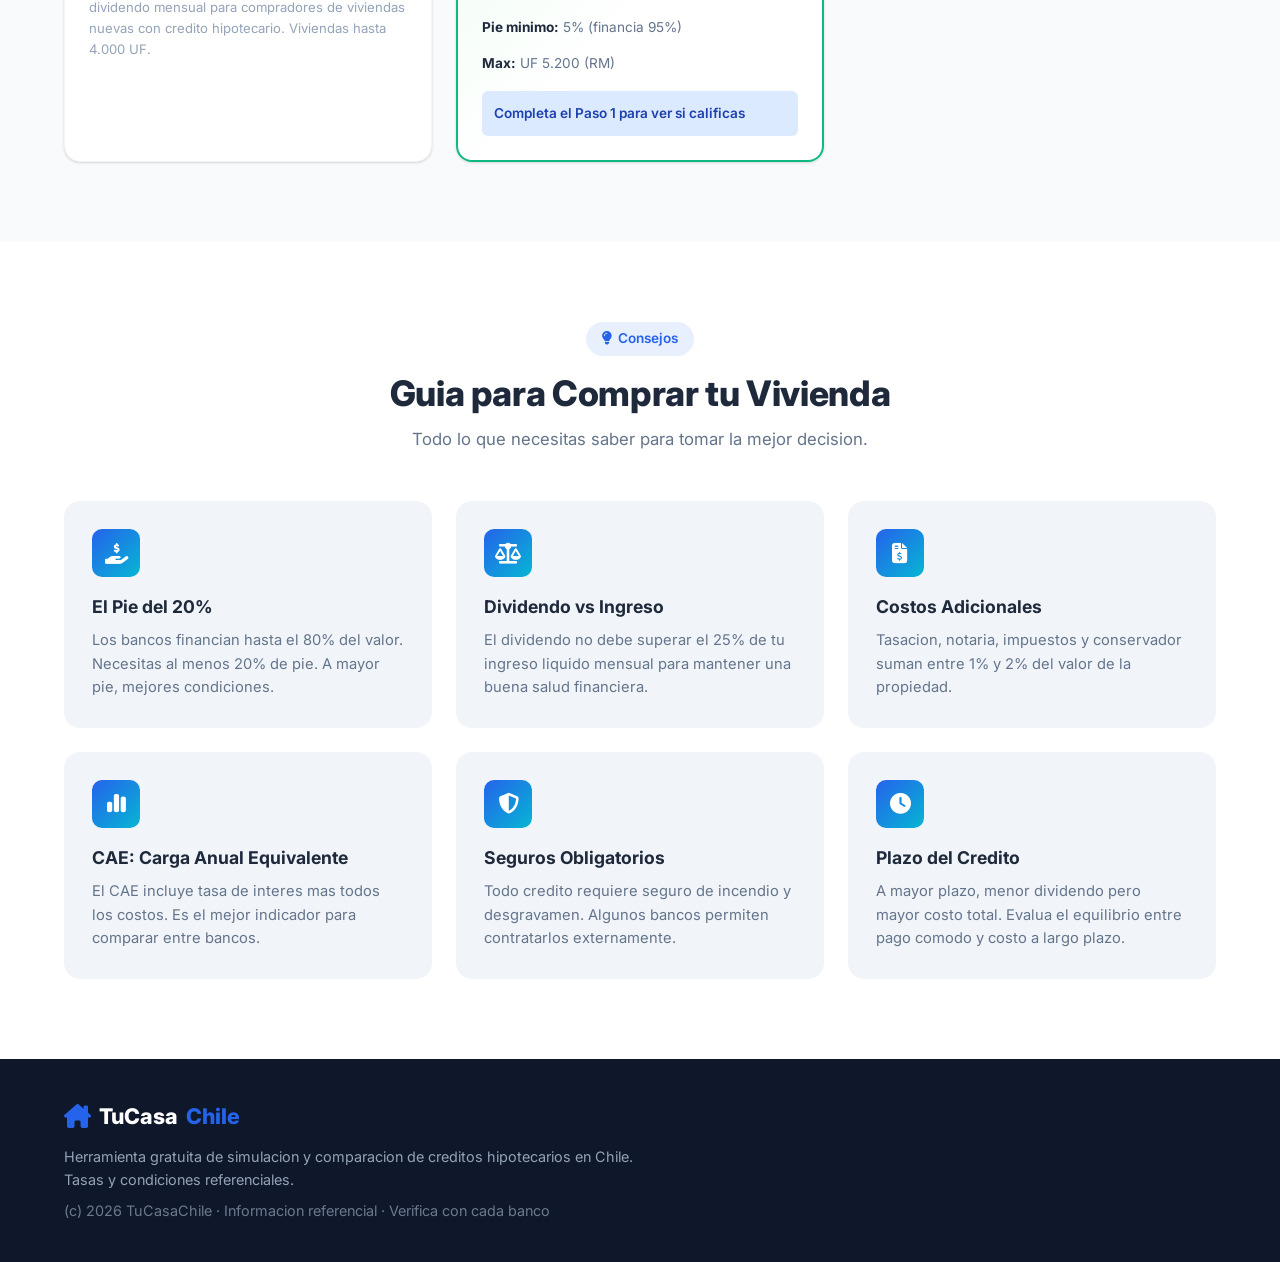
==== commit ecc88879: "Subsidios actualizados con tabla real DS49 DS1 DS19 Dividendo DFL2" ====
--- a/index.html
+++ b/index.html
@@ -348,10 +348,49 @@
         <div class="container">
             <div class="section-header">
                 <span class="section-badge"><i class="fa-solid fa-hand-holding-heart"></i> Beneficios</span>
-                <h2>Subsidios Habitacionales Disponibles</h2>
-                <p>Conoce los subsidios del Estado de Chile que pueden ayudarte a comprar tu vivienda.</p>
-            </div>
+                <h2>Subsidios Habitacionales del Estado</h2>
+                <p>Conoce los subsidios disponibles y verifica si calificas segun tu perfil financiero.</p>
+            </div>
+
+            <!-- Tabla resumen -->
+            <div class="subsidios-tabla-container">
+                <table class="subsidios-tabla">
+                    <thead>
+                        <tr>
+                            <th>Programa</th>
+                            <th>2da Vivienda</th>
+                            <th>Destinado a</th>
+                            <th>Valor Max. Prop.</th>
+                            <th>Credito</th>
+                        </tr>
+                    </thead>
+                    <tbody>
+                        <tr><td><strong>DS49</strong></td><td>No</td><td>Sectores vulnerables (sin credito)</td><td>950 UF</td><td>No</td></tr>
+                        <tr><td><strong>DS1</strong></td><td>No</td><td>Sectores medios y profesionales</td><td>Hasta 4.000 UF</td><td>Si</td></tr>
+                        <tr><td><strong>DS19</strong></td><td>No</td><td>Integracion social en inmobiliarias</td><td>2.200-2.600 UF</td><td>Si</td></tr>
+                        <tr><td><strong>Subsidio al Dividendo</strong></td><td>Si</td><td>Compradores viviendas nuevas</td><td>4.000 UF</td><td>Si</td></tr>
+                        <tr><td><strong>DFL2</strong></td><td>No</td><td>Credito viviendas economicas</td><td>5.200 UF</td><td>Si</td></tr>
+                    </tbody>
+                </table>
+            </div>
+
             <div class="subsidios-grid" id="subsidiosContainer">
+                <!-- DS49 -->
+                <div class="subsidio-card">
+                    <div class="subsidio-header">
+                        <i class="fa-solid fa-hand-holding-heart"></i>
+                        <div>
+                            <h4>DS49 - Sectores Vulnerables</h4>
+                            <span class="subsidio-badge subsidio-badge-orange">SERVIU</span>
+                        </div>
+                    </div>
+                    <div class="subsidio-tramos">
+                        <div class="tramo-item"><strong>Construccion sitio propio:</strong> Hasta 950 UF</div>
+                        <div class="tramo-item"><strong>Nuevos terrenos:</strong> Hasta 1.050 UF</div>
+                    </div>
+                    <p class="subsidio-desc">Sin credito hipotecario. Para familias en vulnerabilidad social. Postulacion via SERVIU.</p>
+                </div>
+
                 <!-- DS1 -->
                 <div class="subsidio-card">
                     <div class="subsidio-header">
@@ -362,11 +401,12 @@
                         </div>
                     </div>
                     <div class="subsidio-tramos">
-                        <div class="tramo-item"><strong>Tramo 1:</strong> Hasta 1.100 UF · Subsidio: 500 UF</div>
-                        <div class="tramo-item"><strong>Tramo 2:</strong> Hasta 1.600 UF · Subsidio: 400 UF</div>
-                        <div class="tramo-item"><strong>Tramo 3:</strong> Hasta 2.200 UF · Subsidio: 300 UF</div>
-                    </div>
-                    <p class="subsidio-desc">Para familias de sectores medios sin vivienda propia. Requiere ahorro minimo y credito hipotecario aprobado.</p>
+                        <div class="tramo-item"><strong>Tramo 1:</strong> Hasta 1.100 UF · Sub: 500 UF</div>
+                        <div class="tramo-item"><strong>Tramo 2:</strong> Hasta 1.600 UF · Sub: 400 UF</div>
+                        <div class="tramo-item"><strong>Tramo 3:</strong> Hasta 2.600 UF · Sub: 300 UF</div>
+                        <div class="tramo-item"><strong>Tramo 4:</strong> Hasta 4.000 UF · Sub: 200 UF</div>
+                    </div>
+                    <p class="subsidio-desc">Requiere credito hipotecario aprobado. Para familias sin vivienda propia.</p>
                 </div>
 
                 <!-- DS19 -->
@@ -378,7 +418,19 @@
                             <span class="subsidio-badge subsidio-badge-blue">MINVU</span>
                         </div>
                     </div>
-                    <p class="subsidio-desc" style="margin-top:12px">Subsidio de 300 UF para proyectos de integracion social. Viviendas hasta 2.200 UF en barrios bien localizados con buena conectividad.</p>
+                    <p class="subsidio-desc" style="margin-top:12px">250 UF de subsidio. Viviendas hasta 2.200-2.600 UF en proyectos de integracion social en barrios bien localizados.</p>
+                </div>
+
+                <!-- Subsidio al Dividendo -->
+                <div class="subsidio-card">
+                    <div class="subsidio-header">
+                        <i class="fa-solid fa-coins"></i>
+                        <div>
+                            <h4>Subsidio al Dividendo</h4>
+                            <span class="subsidio-badge subsidio-badge-green">2da Vivienda ✓</span>
+                        </div>
+                    </div>
+                    <p class="subsidio-desc" style="margin-top:12px">Aplica para SEGUNDA vivienda. Reduce el dividendo mensual para compradores de viviendas nuevas con credito hipotecario. Viviendas hasta 4.000 UF.</p>
                 </div>
 
                 <!-- DFL2 -->
@@ -391,13 +443,12 @@
                         </div>
                     </div>
                     <div class="subsidio-tramos">
-                        <div class="tramo-item"><strong>Tasa preferencial:</strong> 3,0% anual fija</div>
-                        <div class="tramo-item"><strong>Pie minimo:</strong> 5% (financia hasta 95%)</div>
-                        <div class="tramo-item"><strong>Vivienda maxima:</strong> UF 5.200 (RM) / UF 5.500 (regiones)</div>
-                        <div class="tramo-item"><strong>Beneficio:</strong> Dividendos sin reajuste + exento de impuesto de timbre</div>
+                        <div class="tramo-item"><strong>Tasa 3%:</strong> fija anual</div>
+                        <div class="tramo-item"><strong>Pie minimo:</strong> 5% (financia 95%)</div>
+                        <div class="tramo-item"><strong>Max:</strong> UF 5.200 (RM)</div>
                     </div>
                     <div class="subsidio-calculo" id="dfl2Resultado">
-                        <span id="dfl2SimResult">Completa el formulario del Paso 1 para calcular tu DFL2</span>
+                        <span id="dfl2SimResult">Completa el Paso 1 para ver si calificas</span>
                     </div>
                 </div>
             </div>
--- a/css/styles.css
+++ b/css/styles.css
@@ -418,6 +418,15 @@
 
 /* ===== Subsidios ===== */
 .subsidios-section { background: var(--bg); }
+.subsidios-tabla-container { margin-bottom: 32px; overflow-x: auto; }
+.subsidios-tabla { width: 100%; border-collapse: collapse; font-size: 0.85rem; border-radius: var(--radius); overflow: hidden; box-shadow: var(--shadow); }
+.subsidios-tabla th { background: var(--secondary); color: #fff; padding: 12px 14px; text-align: left; font-weight: 600; font-size: 0.8rem; text-transform: uppercase; }
+.subsidios-tabla td { padding: 10px 14px; border-bottom: 1px solid var(--border-light); background: #fff; }
+.subsidios-tabla tbody tr:hover td { background: #f8fafc; }
+.subsidios-tabla td strong { color: var(--primary); }
+[data-theme="dark"] .subsidios-tabla td { background: var(--bg-card); color: var(--text); }
+[data-theme="dark"] .subsidios-tabla tbody tr:hover td { background: #1e293b; }
+[data-theme="dark"] .subsidios-tabla th { background: #020617; }
 .subsidios-grid { display: grid; grid-template-columns: repeat(auto-fill, minmax(340px, 1fr)); gap: 24px; }
 .subsidio-card {
   background: #fff; border-radius: var(--radius-lg); padding: 24px;
@@ -435,6 +444,7 @@
 }
 .subsidio-badge-blue { background: #e0f2fe; color: #0369a1; }
 .subsidio-badge-green { background: #d1fae5; color: #065f46; }
+.subsidio-badge-orange { background: #fff7ed; color: #9a3412; }
 .subsidio-tramos { margin: 12px 0; display: flex; flex-direction: column; gap: 6px; }
 .tramo-item { font-size: 0.85rem; color: var(--text-secondary); padding: 4px 0; }
 .tramo-item strong { color: var(--text); }
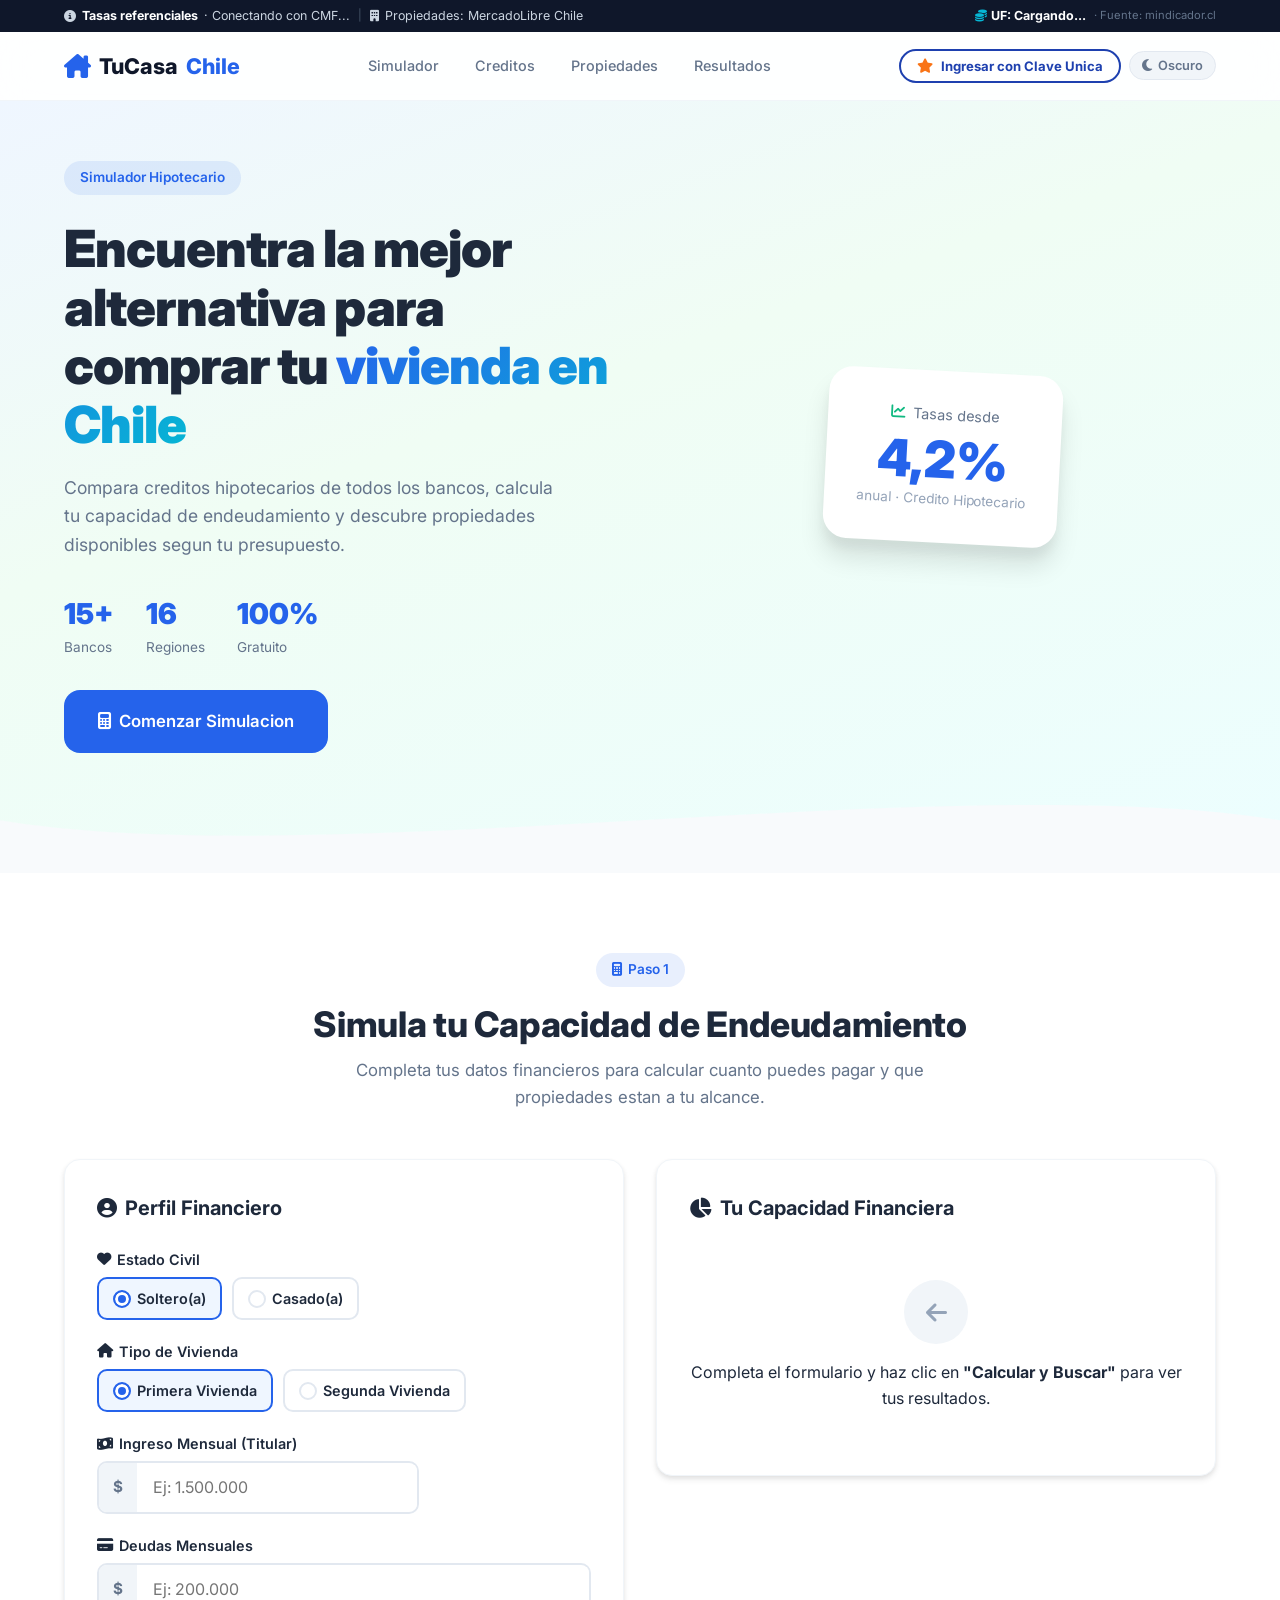
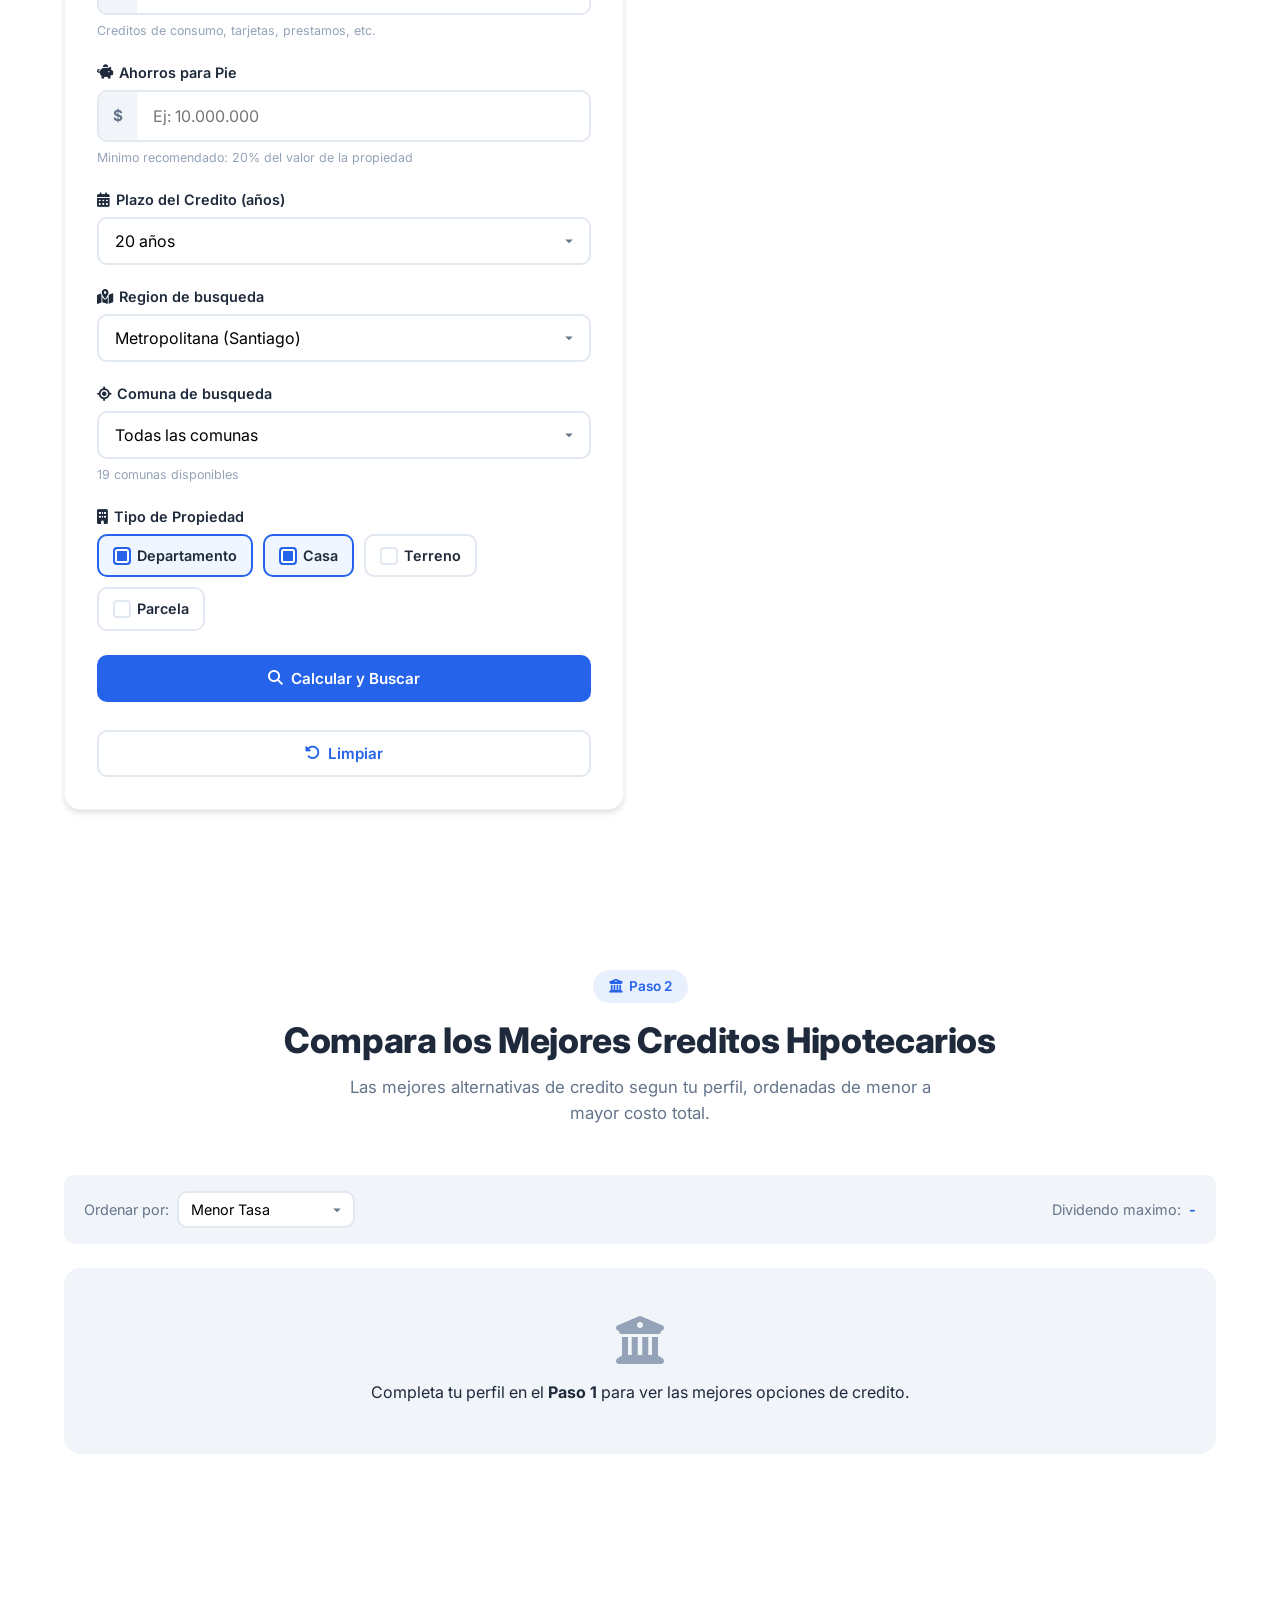
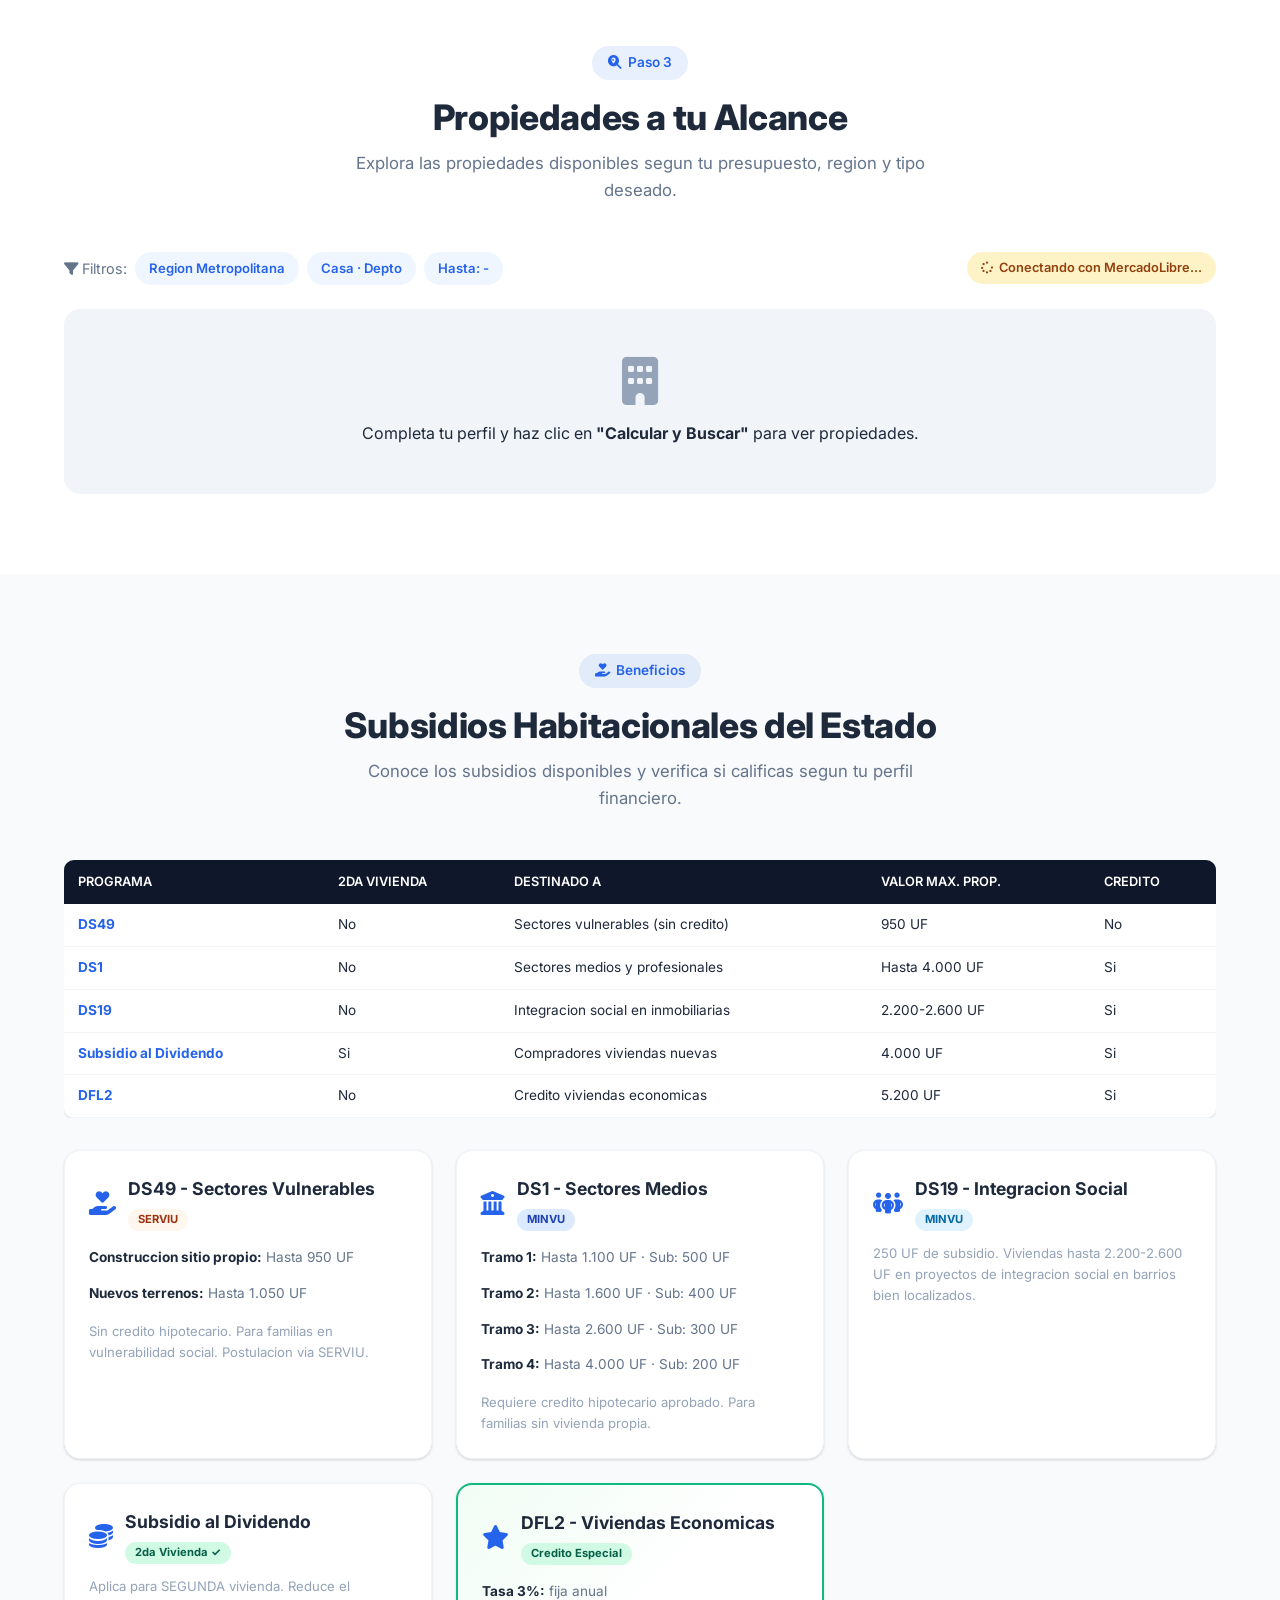
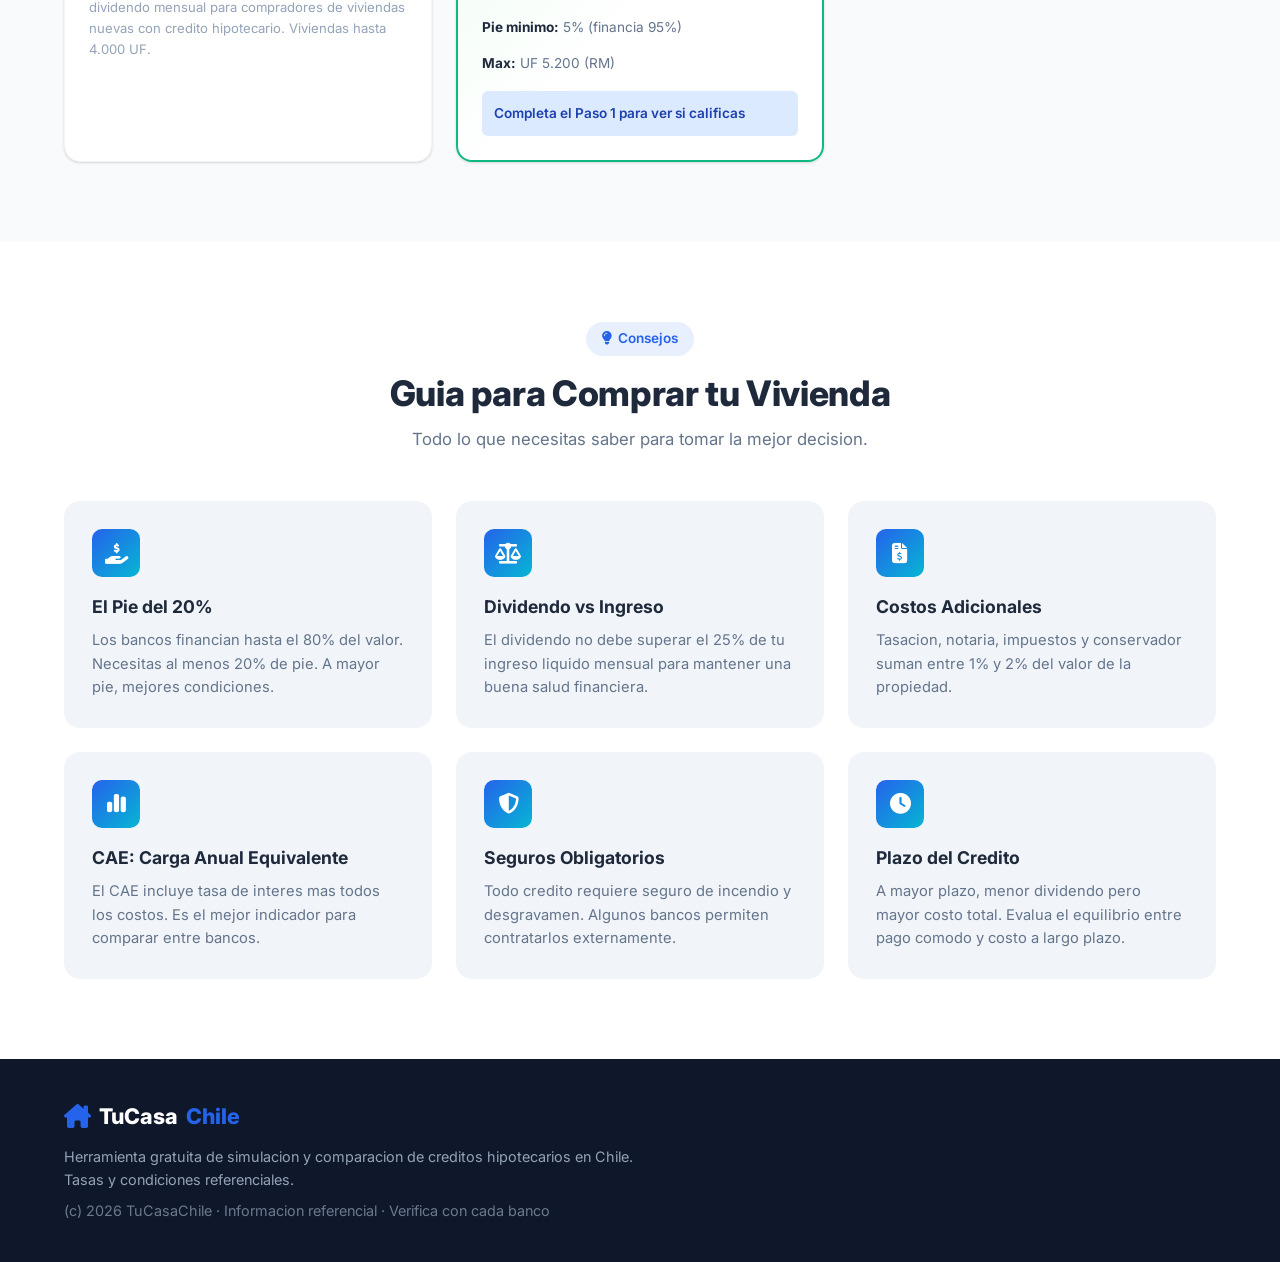
==== commit 7e5d060c: "Integracion Clave Unica OAuth2 OpenID Connect + modo demo" ====
--- a/index.html
+++ b/index.html
@@ -43,6 +43,14 @@
                 <a href="#resultados" class="nav-link">Resultados</a>
             </nav>
             <div class="header-actions">
+                <button id="btnClaveUnica" class="btn-claveunica" onclick="iniciarLoginClaveUnica()">
+                    <i class="fa-solid fa-star"></i>
+                    <span id="claveUnicaText">Ingresar con Clave Unica</span>
+                </button>
+                <button id="btnCerrarSesion" class="btn-claveunica btn-logout" onclick="cerrarSesionClaveUnica()" style="display:none">
+                    <span id="userNameDisplay"></span>
+                    <i class="fa-solid fa-right-from-bracket"></i>
+                </button>
                 <button id="themeToggle" class="theme-toggle" aria-label="Cambiar tema">
                     <i id="themeIcon" class="fa-solid fa-moon"></i>
                     <span id="themeText">Oscuro</span>
@@ -530,6 +538,7 @@
     </div>
 
     <script src="js/data.js"></script>
+    <script src="js/auth.js"></script>
     <script src="js/app.js"></script>
 </body>
 </html>
--- a/css/styles.css
+++ b/css/styles.css
@@ -560,8 +560,24 @@
 [data-theme="dark"] .btn-outline { color: var(--text); border-color: var(--border); }
 [data-theme="dark"] .btn-outline:hover { background: #1e3a5f; color: var(--primary); }
 
+/* Clave Unica Button */
+.btn-claveunica {
+  display: inline-flex; align-items: center; gap: 8px;
+  padding: 7px 16px; border-radius: 100px; border: 2px solid #1e40af;
+  background: #fff; cursor: pointer; font-size: 0.82rem;
+  font-weight: 700; color: #1e40af; transition: all var(--transition);
+  font-family: inherit; white-space: nowrap;
+}
+.btn-claveunica:hover { background: #eff6ff; border-color: #1d4ed8; }
+.btn-claveunica i { color: #f97316; font-size: 0.9rem; }
+.btn-logout { border-color: #dc2626; color: #dc2626; background: transparent; }
+.btn-logout:hover { background: #fef2f2; }
+[data-theme="dark"] .btn-claveunica { background: var(--bg-card); border-color: #3b82f6; color: #93c5fd; }
+[data-theme="dark"] .btn-claveunica:hover { background: #1e3a5f; }
+[data-theme="dark"] .btn-logout { border-color: #f87171; color: #fca5a5; }
+
 /* Theme Toggle */
-.header-actions { display: flex; align-items: center; gap: 8px; }
+.header-actions { display: flex; align-items: center; gap: 8px; flex-wrap: wrap; }
 .theme-toggle {
   display: inline-flex; align-items: center; gap: 6px;
   padding: 6px 12px; border-radius: 100px; border: 1px solid var(--border);
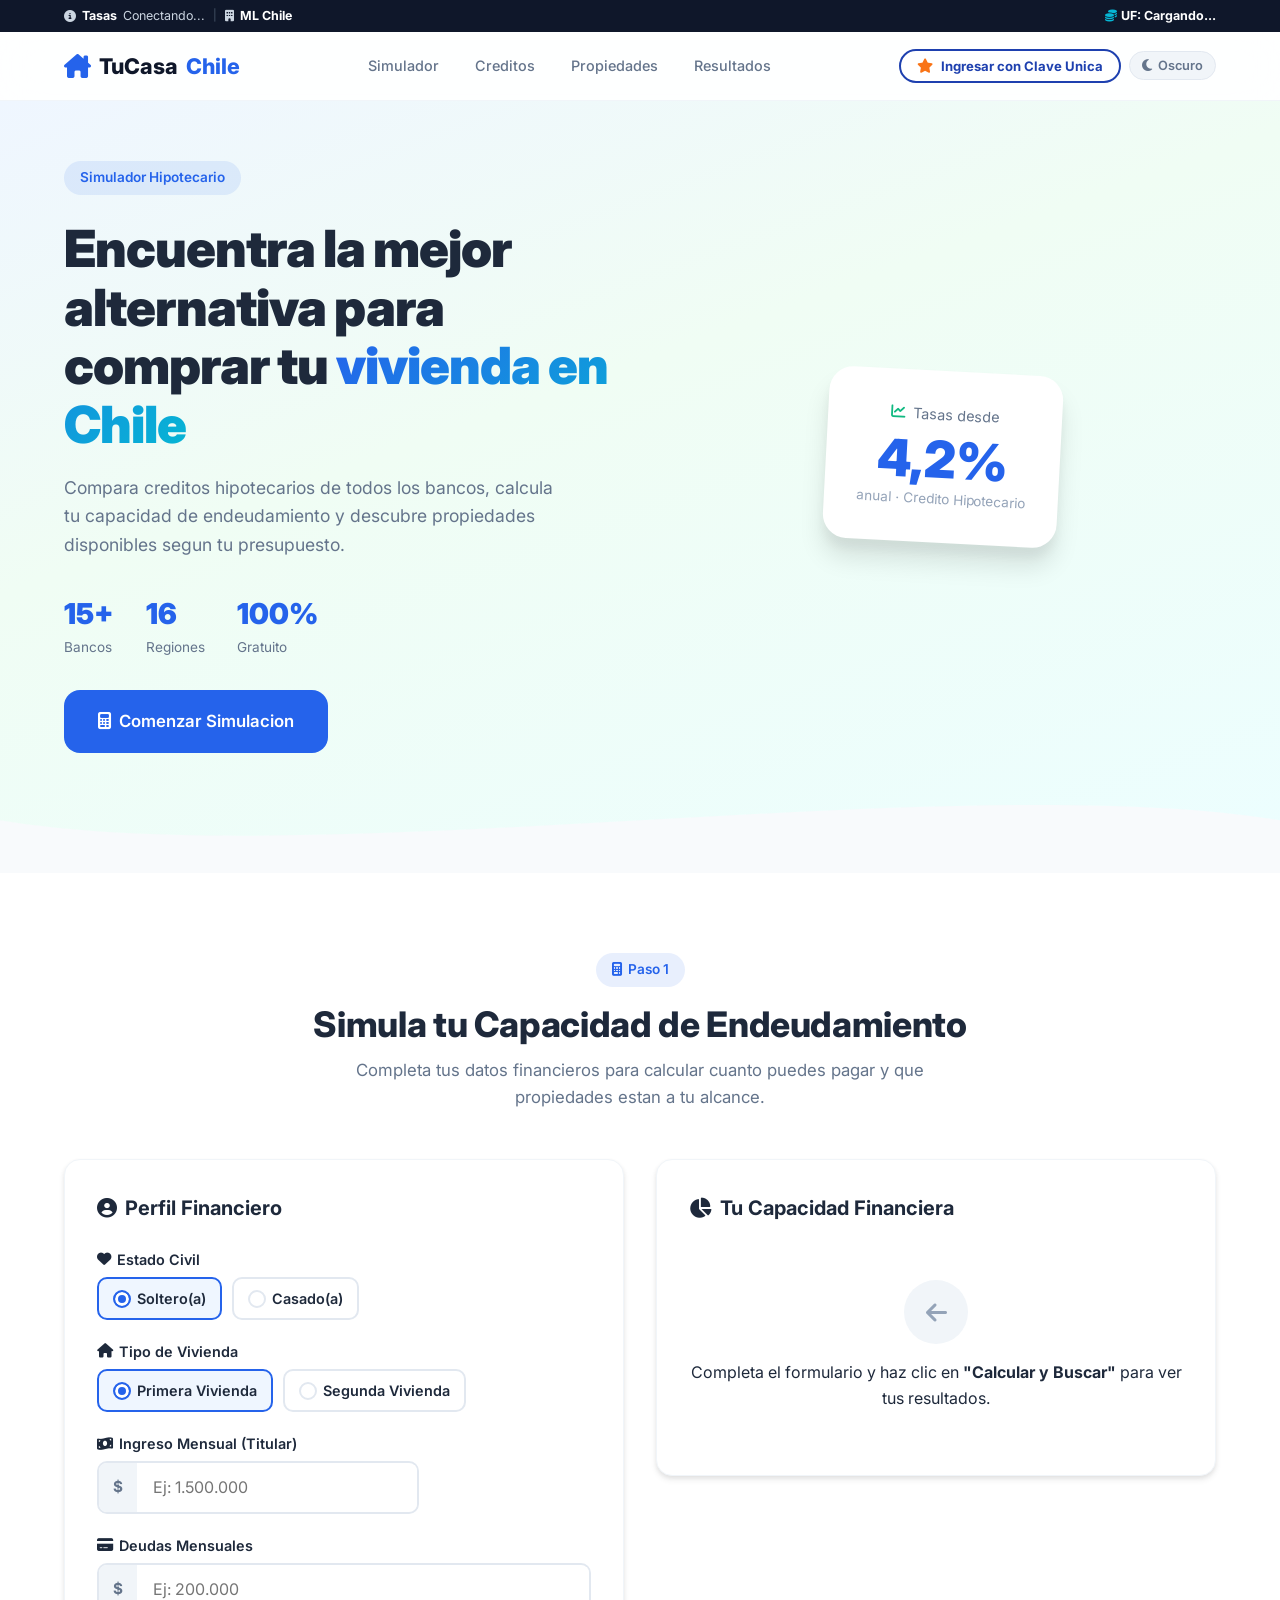
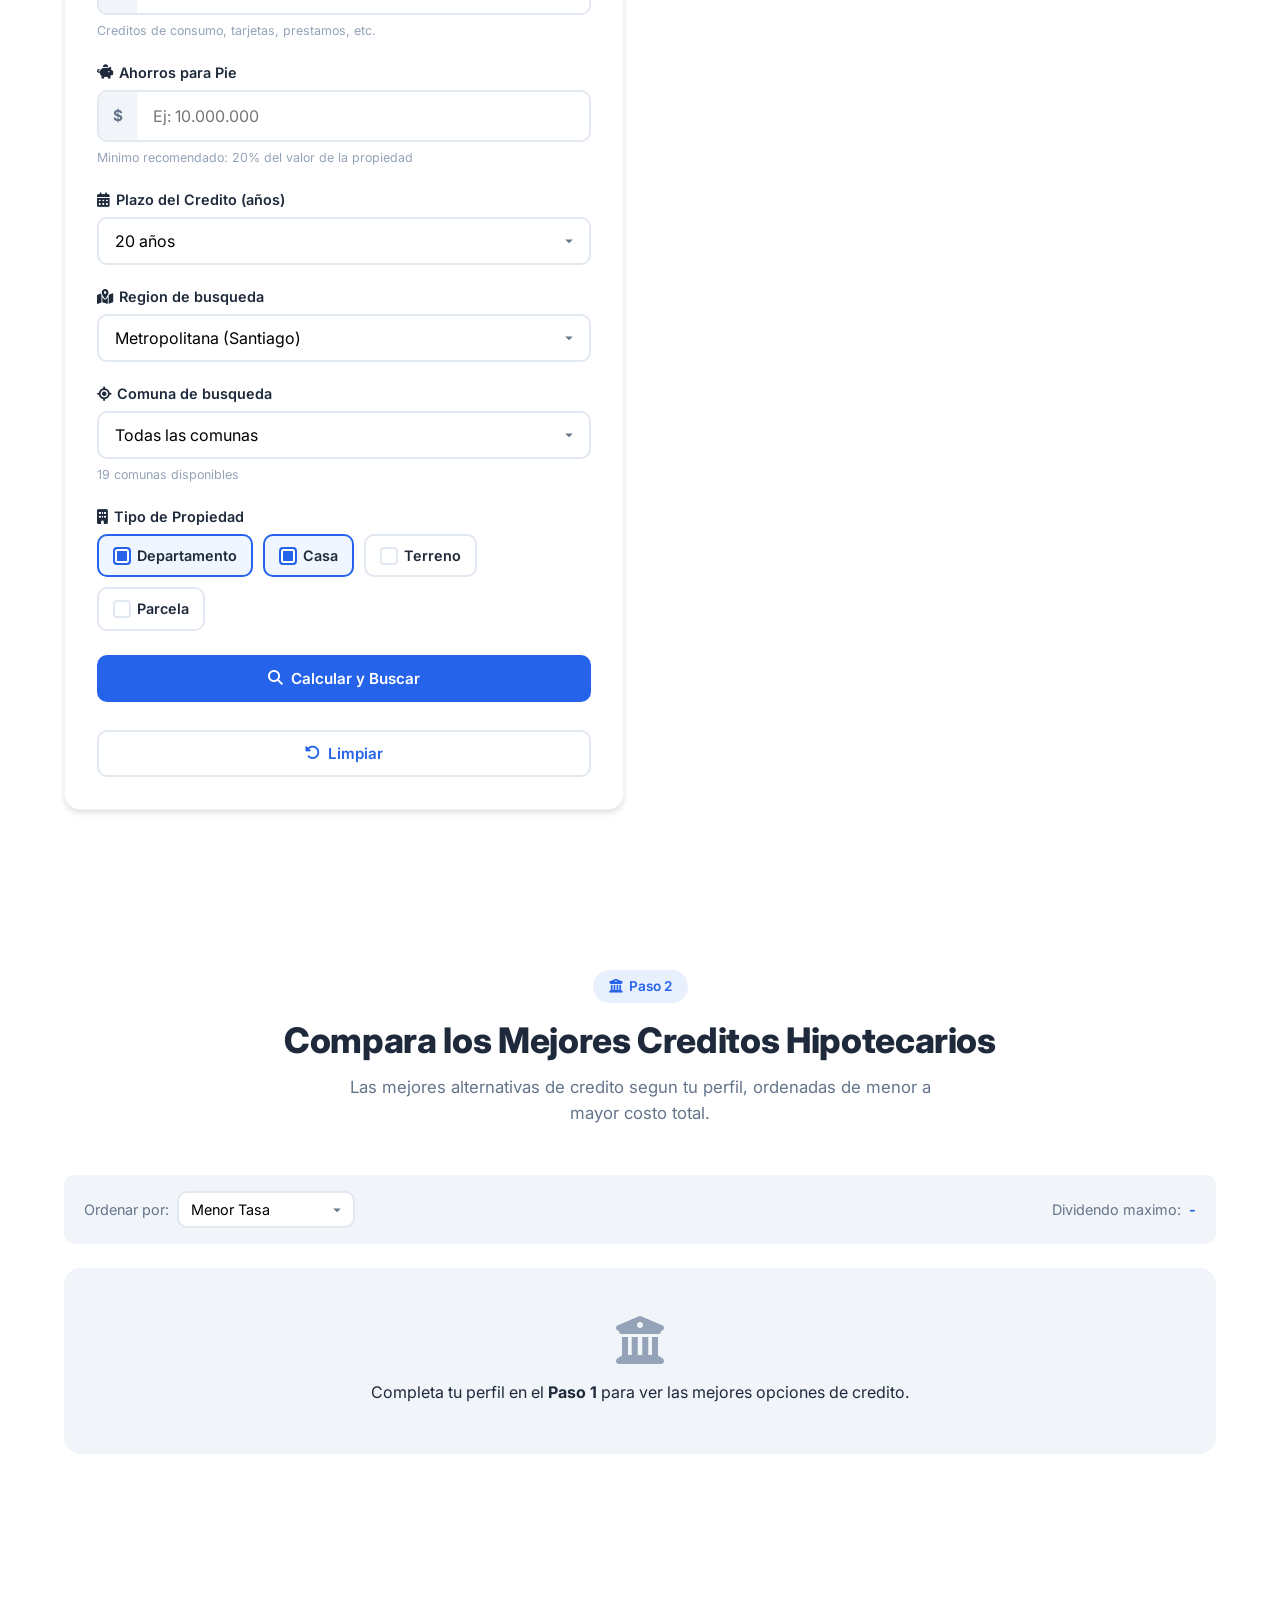
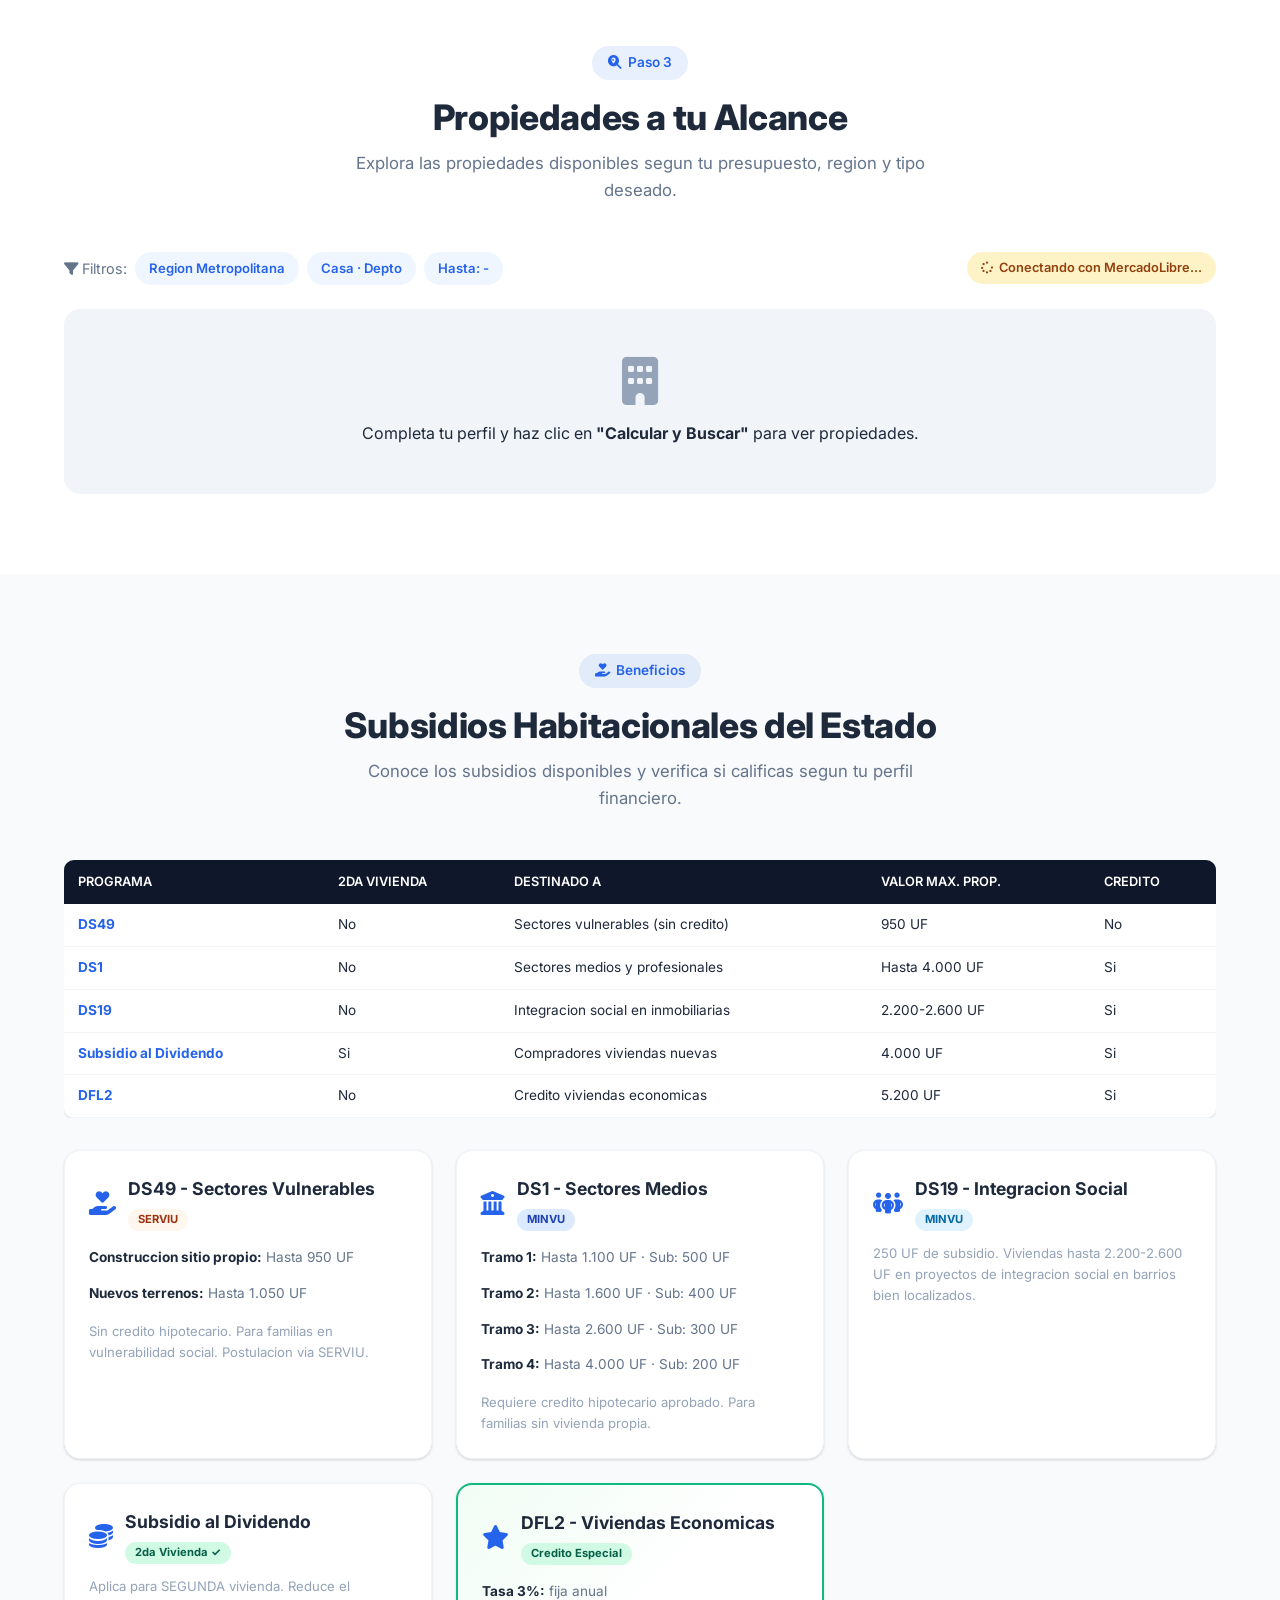
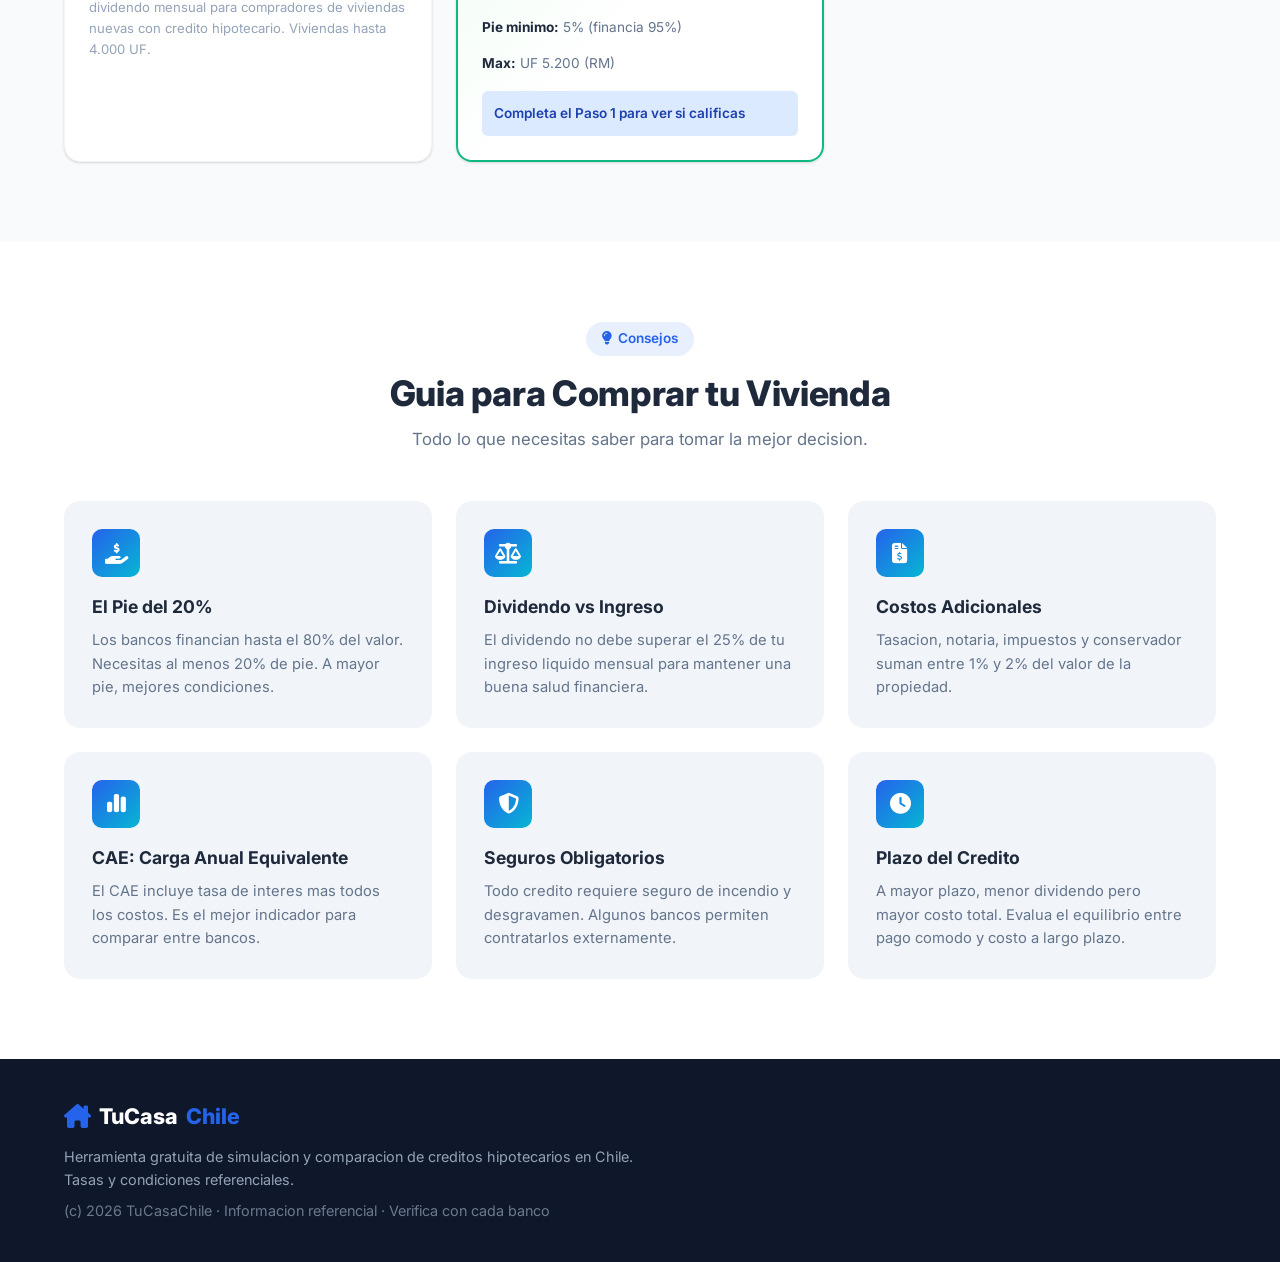
==== commit 5d33af1a: "Responsive mejorado: info-bar movil, 480px ajustes, botones compactos" ====
--- a/index.html
+++ b/index.html
@@ -14,19 +14,17 @@
             <div class="info-bar-sources">
                 <span id="tasaSourceLabel" class="info-bar-item">
                     <i class="fa-solid fa-circle-info"></i>
-                    <strong>Tasas referenciales</strong> · Conectando con CMF...
+                    <strong>Tasas</strong> Conectando...
                 </span>
                 <span class="info-bar-separator">|</span>
                 <span id="propSourceLabel" class="info-bar-item">
                     <i class="fa-solid fa-building"></i>
-                    Propiedades: MercadoLibre Chile
+                    <strong>ML Chile</strong>
                 </span>
             </div>
             <span class="info-bar-item uf-display">
                 <i class="fa-solid fa-coins"></i>
                 <span id="ufValorDisplay">UF: Cargando...</span>
-                <span id="ufFechaDisplay" class="uf-fecha"></span>
-                <span class="uf-source">· Fuente: mindicador.cl</span>
             </span>
         </div>
     </div>
--- a/css/styles.css
+++ b/css/styles.css
@@ -634,32 +634,52 @@
 }
 
 @media (max-width: 480px) {
-  .container { padding: 0 14px; }
-  .header-container { height: 56px; }
-  .hero-text h1 { font-size: 1.5rem; }
-  .hero-text p { font-size: 0.9rem; }
-  .hero-stats { gap: 16px; }
-  .hero-stat-number { font-size: 1.2rem; }
-  .hero-stat-label { font-size: 0.72rem; }
-  .hero-card-rate { font-size: 2.2rem; }
-  .hero-card { padding: 20px; max-width: 220px; }
-  .simulador-form-card, .simulador-resumen-card { padding: 18px; }
-  .section-header h2 { font-size: 1.3rem; }
-  .section-header p { font-size: 0.9rem; }
-  .section-badge { font-size: 0.75rem; }
-  .btn { padding: 10px 18px; font-size: 0.85rem; }
-  .btn-lg { padding: 14px 24px; font-size: 0.95rem; }
-  .credito-tasa { font-size: 1.5rem; }
+  .container { padding: 0 12px; }
+  .header-container { height: 52px; }
+  .logo { font-size: 1rem; }
+  .logo i { font-size: 1.1rem; }
+  .btn-claveunica { padding: 5px 10px; font-size: 0.72rem; }
+  .btn-claveunica span { display: none; }
+  .theme-toggle span { display: none; }
+  .hero-text h1 { font-size: 1.4rem; }
+  .hero-text p { font-size: 0.85rem; }
+  .hero-stats { gap: 12px; }
+  .hero-stat-number { font-size: 1.1rem; }
+  .hero-stat-label { font-size: 0.68rem; }
+  .hero-card-rate { font-size: 2rem; }
+  .hero-card { padding: 16px; max-width: 200px; }
+  .simulador-form-card, .simulador-resumen-card { padding: 16px; }
+  .section-header { margin-bottom: 32px; }
+  .section-header h2 { font-size: 1.2rem; }
+  .section-header p { font-size: 0.85rem; }
+  .section-badge { font-size: 0.7rem; padding: 4px 12px; }
+  .btn { padding: 10px 16px; font-size: 0.8rem; }
+  .btn-lg { padding: 12px 20px; font-size: 0.9rem; }
+  .credito-tasa { font-size: 1.4rem; }
   .credito-details { grid-template-columns: 1fr; }
-  .propiedad-body { padding: 14px; }
-  .propiedad-image { height: 150px; }
-  .propiedad-image i { font-size: 3rem; }
-  .propiedad-title { font-size: 0.95rem; }
+  .credito-card { padding: 18px; }
+  .propiedad-body { padding: 12px; }
+  .propiedad-image { height: 130px; }
+  .propiedad-image i { font-size: 2.5rem; }
+  .propiedad-title { font-size: 0.9rem; }
+  .propiedad-specs { gap: 10px; }
+  .propiedad-spec { font-size: 0.75rem; }
+  .propiedad-precio-badge { font-size: 0.8rem; padding: 4px 10px; }
+  .propiedad-tipo-badge { font-size: 0.65rem; padding: 3px 8px; }
   .portales-grid { grid-template-columns: 1fr; }
-  .portal-btn { padding: 12px 16px; font-size: 0.85rem; }
-  .resumen-value { font-size: 0.95rem; }
-  .resumen-value.highlight-lg { font-size: 1.1rem; }
-  .header { top: 26px; }
+  .portal-btn { padding: 10px 14px; font-size: 0.8rem; }
+  .subsidios-grid { grid-template-columns: 1fr; }
+  .subsidio-card { padding: 16px; }
+  .resumen-item { padding: 8px 0; }
+  .resumen-value { font-size: 0.9rem; }
+  .resumen-value.highlight-lg { font-size: 1rem; }
+  .resumen-label { font-size: 0.8rem; }
+  .header { top: 22px; }
+  section { padding: 40px 0; }
+  .hero { padding: 20px 0 50px; }
+  .modal-content { max-height: 90vh; }
+  .modal-body { padding: 16px; }
+  .toast { bottom: 12px; right: 12px; padding: 12px 16px; font-size: 0.85rem; }
 }
 
 /* Dark mode mobile menu */
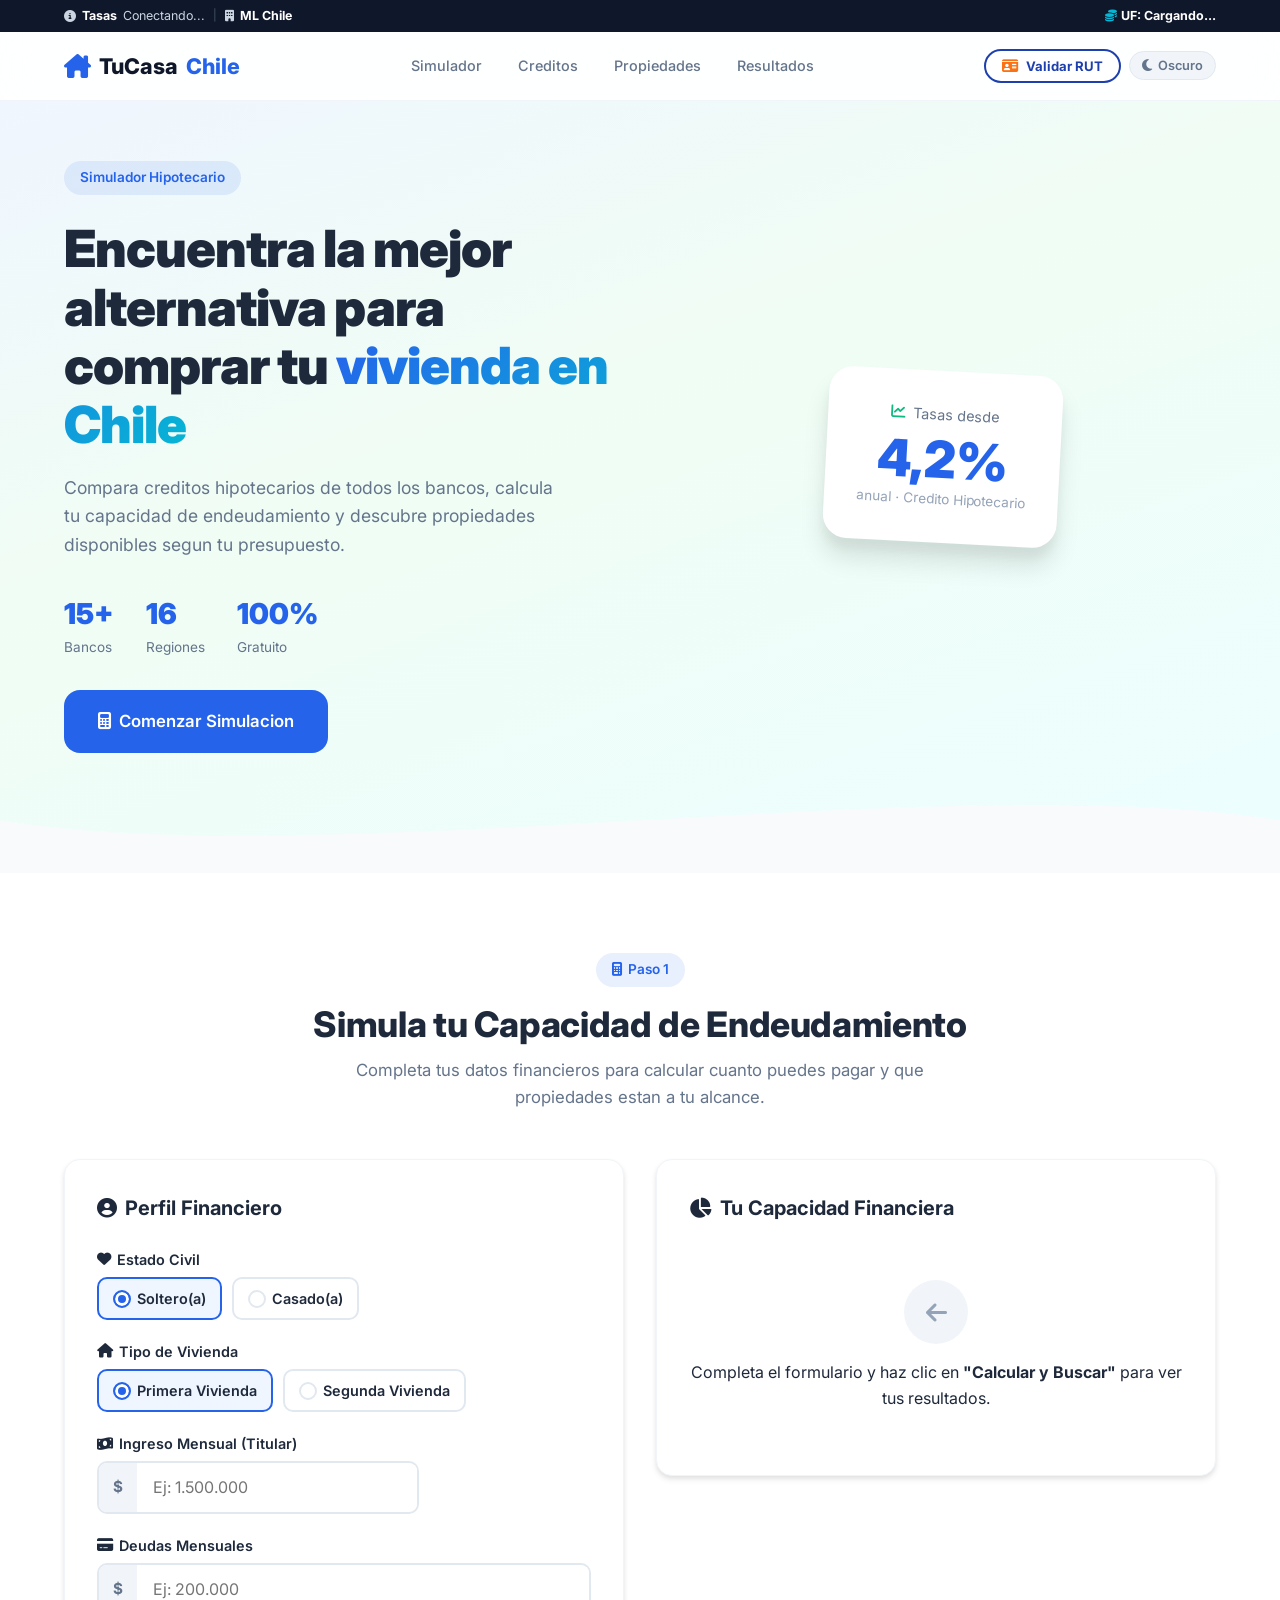
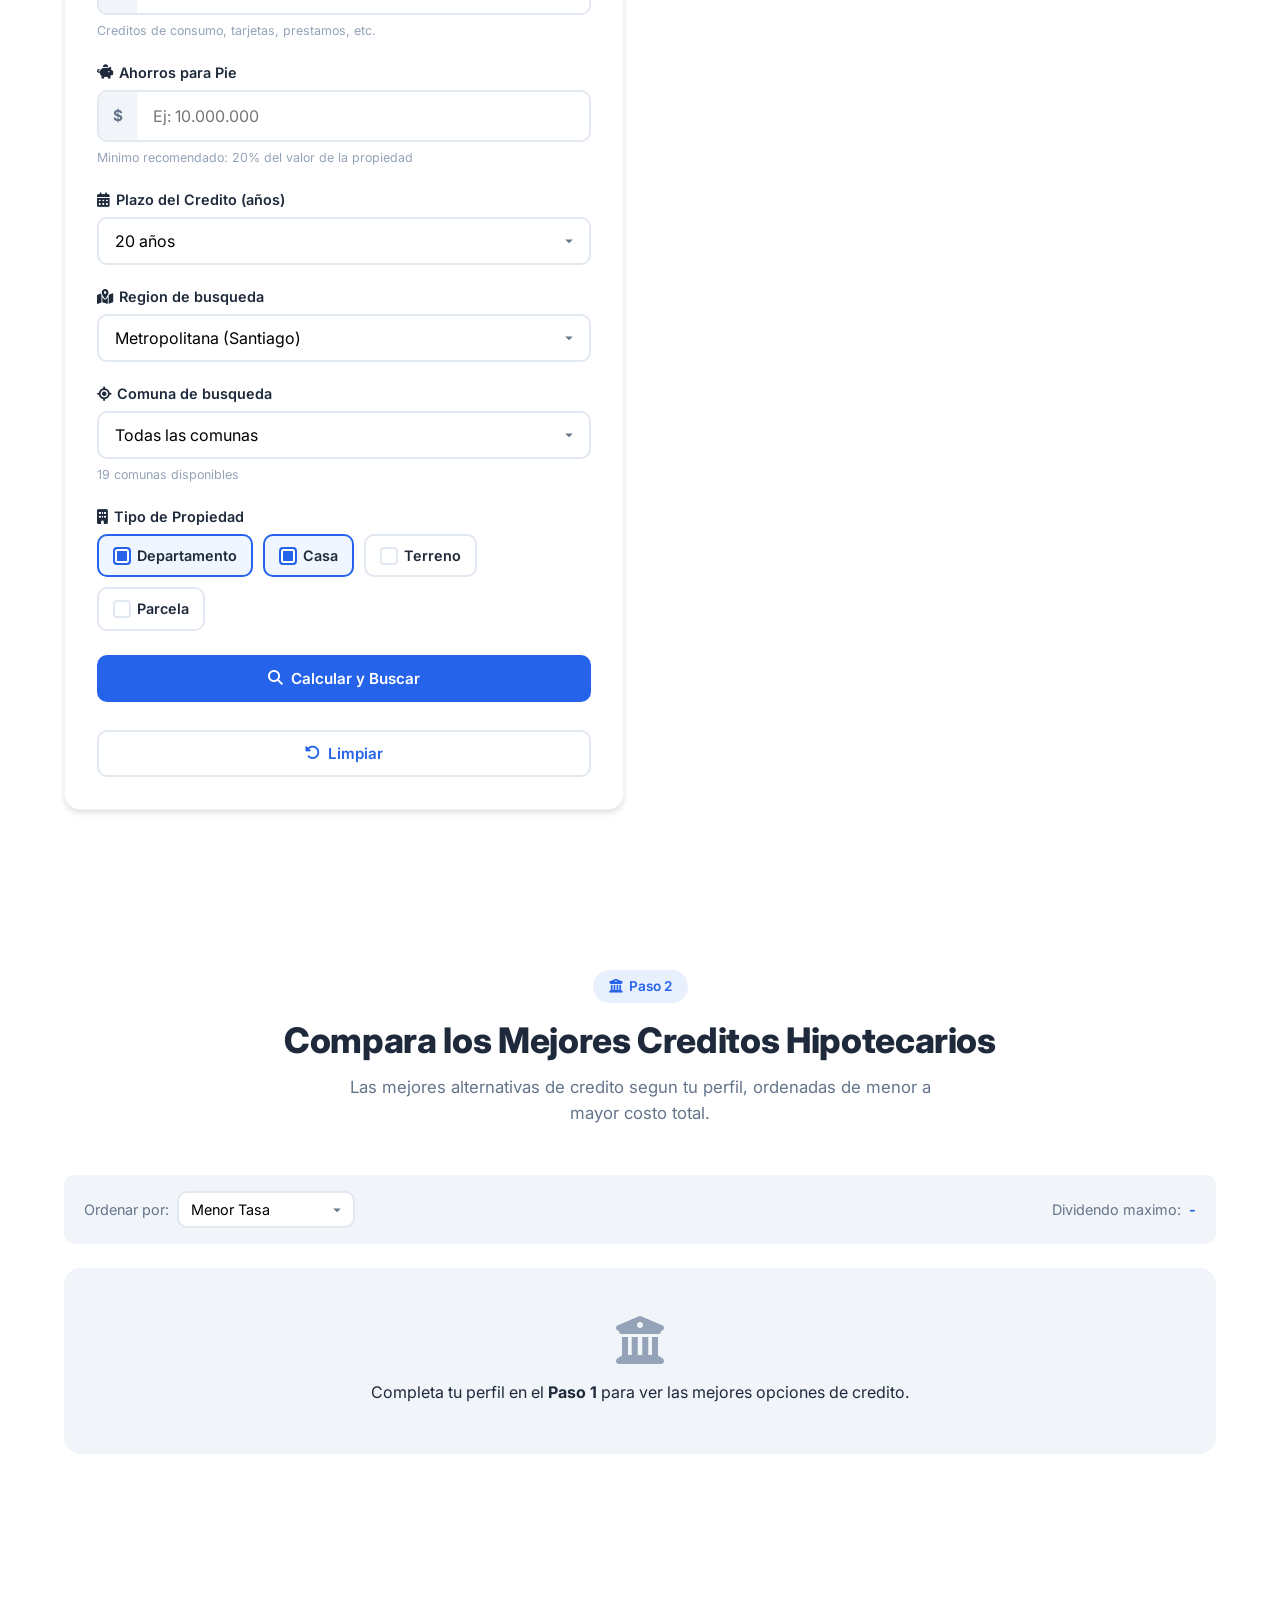
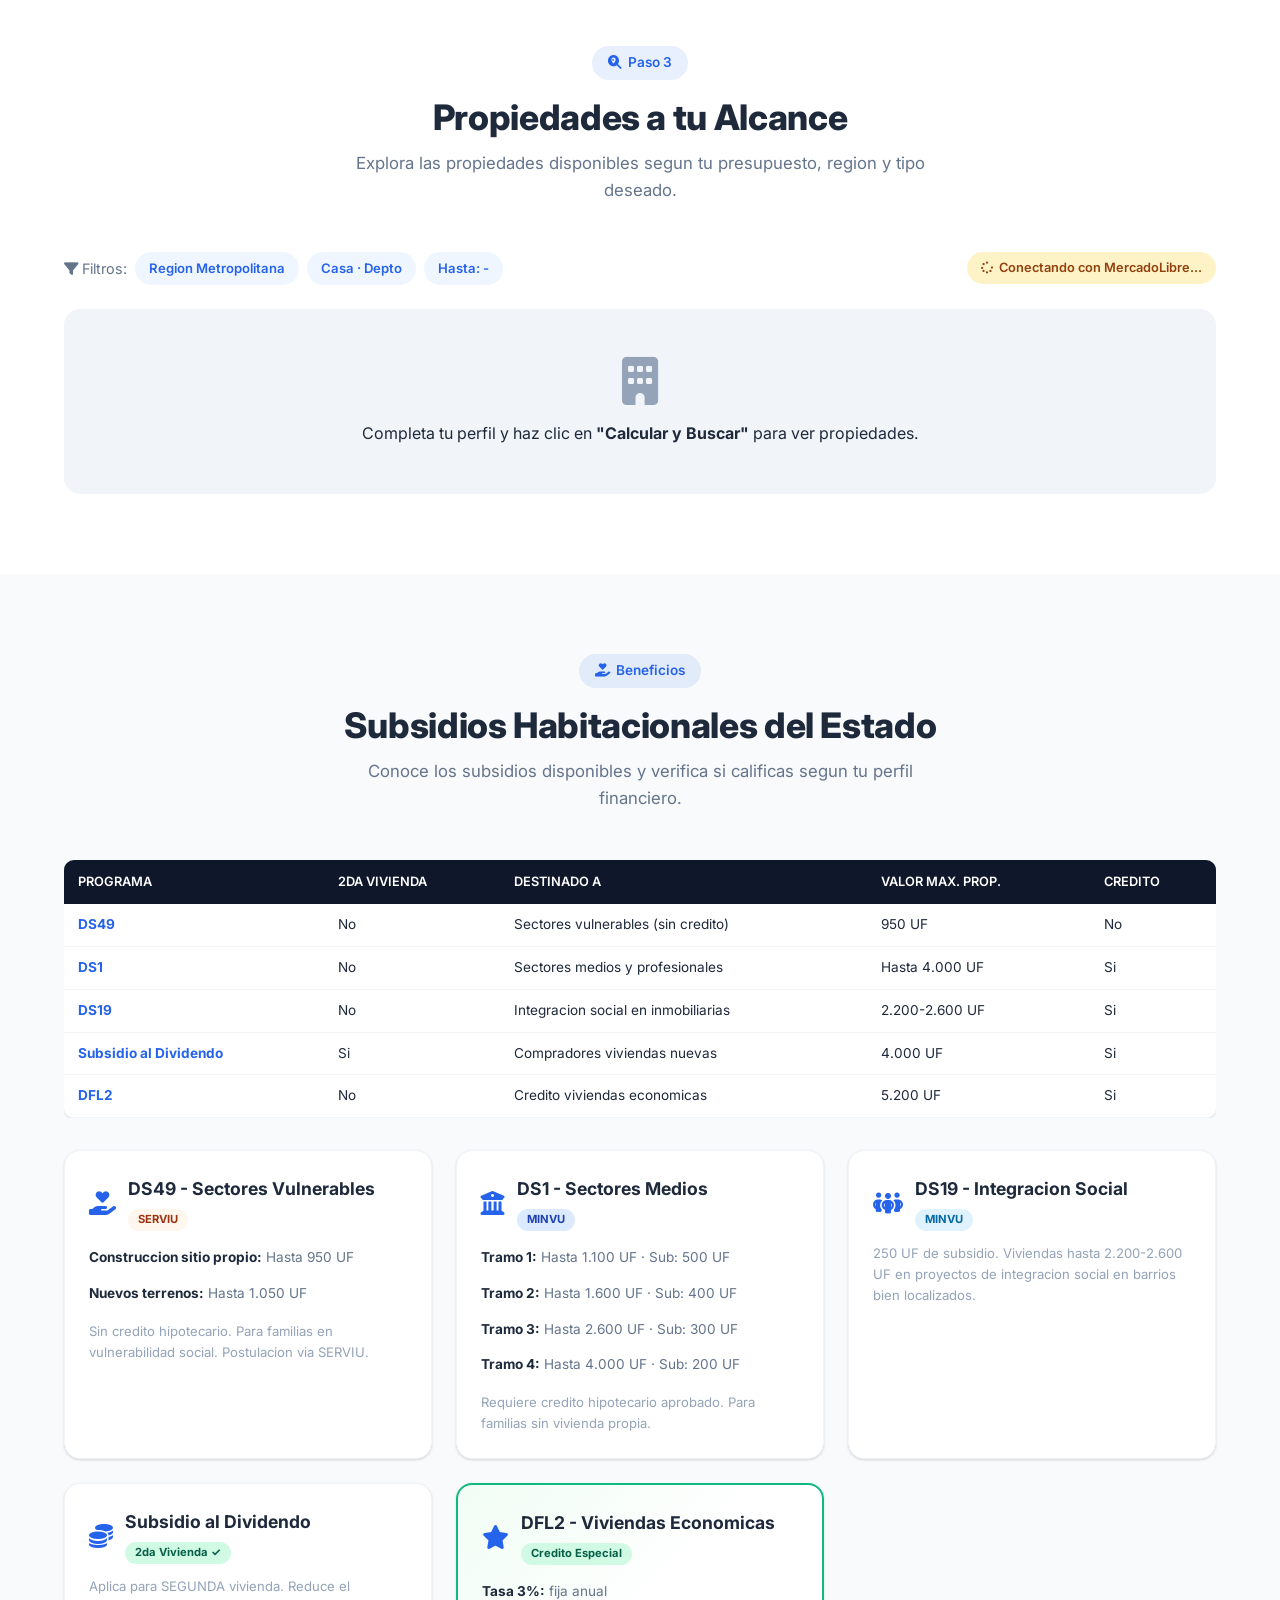
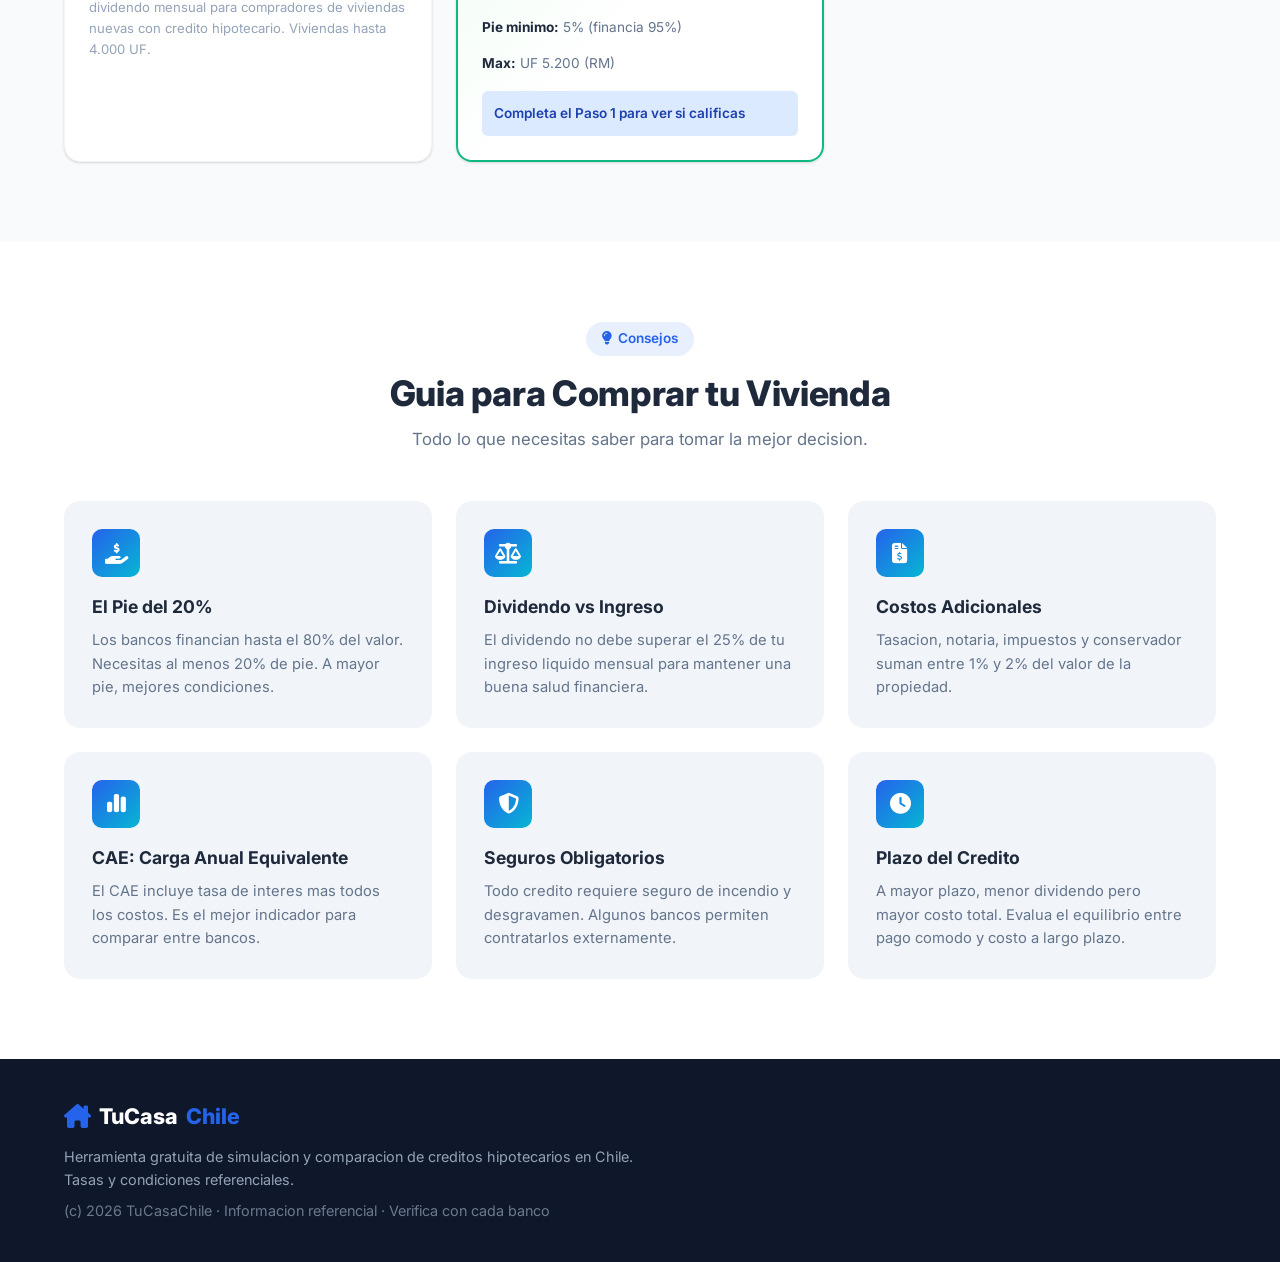
==== commit ba846b39: "Identidad local: validacion RUT modulo 11 + carga de informes + links servicios Estado + eliminar Cl" ====
--- a/index.html
+++ b/index.html
@@ -41,11 +41,15 @@
                 <a href="#resultados" class="nav-link">Resultados</a>
             </nav>
             <div class="header-actions">
-                <button id="btnClaveUnica" class="btn-claveunica" onclick="iniciarLoginClaveUnica()">
-                    <i class="fa-solid fa-star"></i>
-                    <span id="claveUnicaText">Ingresar con Clave Unica</span>
+                <button id="btnClaveUnica" class="btn-claveunica" onclick="iniciarLoginLocal()">
+                    <i class="fa-solid fa-id-card"></i>
+                    <span id="claveUnicaText">Validar RUT</span>
                 </button>
-                <button id="btnCerrarSesion" class="btn-claveunica btn-logout" onclick="cerrarSesionClaveUnica()" style="display:none">
+                <button id="btnSubirInformes" class="btn-claveunica btn-upload" onclick="iniciarCargaInformes()" style="display:none">
+                    <i class="fa-solid fa-upload"></i>
+                    <span>Subir Informes</span>
+                </button>
+                <button id="btnCerrarSesion" class="btn-claveunica btn-logout" onclick="cerrarSesionLocal()" style="display:none">
                     <span id="userNameDisplay"></span>
                     <i class="fa-solid fa-right-from-bracket"></i>
                 </button>
--- a/css/styles.css
+++ b/css/styles.css
@@ -572,6 +572,9 @@
 .btn-claveunica i { color: #f97316; font-size: 0.9rem; }
 .btn-logout { border-color: #dc2626; color: #dc2626; background: transparent; }
 .btn-logout:hover { background: #fef2f2; }
+.btn-upload { border-color: #10b981; color: #065f46; }
+.btn-upload:hover { background: #f0fdf4; }
+.btn-upload i { color: #10b981; }
 [data-theme="dark"] .btn-claveunica { background: var(--bg-card); border-color: #3b82f6; color: #93c5fd; }
 [data-theme="dark"] .btn-claveunica:hover { background: #1e3a5f; }
 [data-theme="dark"] .btn-logout { border-color: #f87171; color: #fca5a5; }
